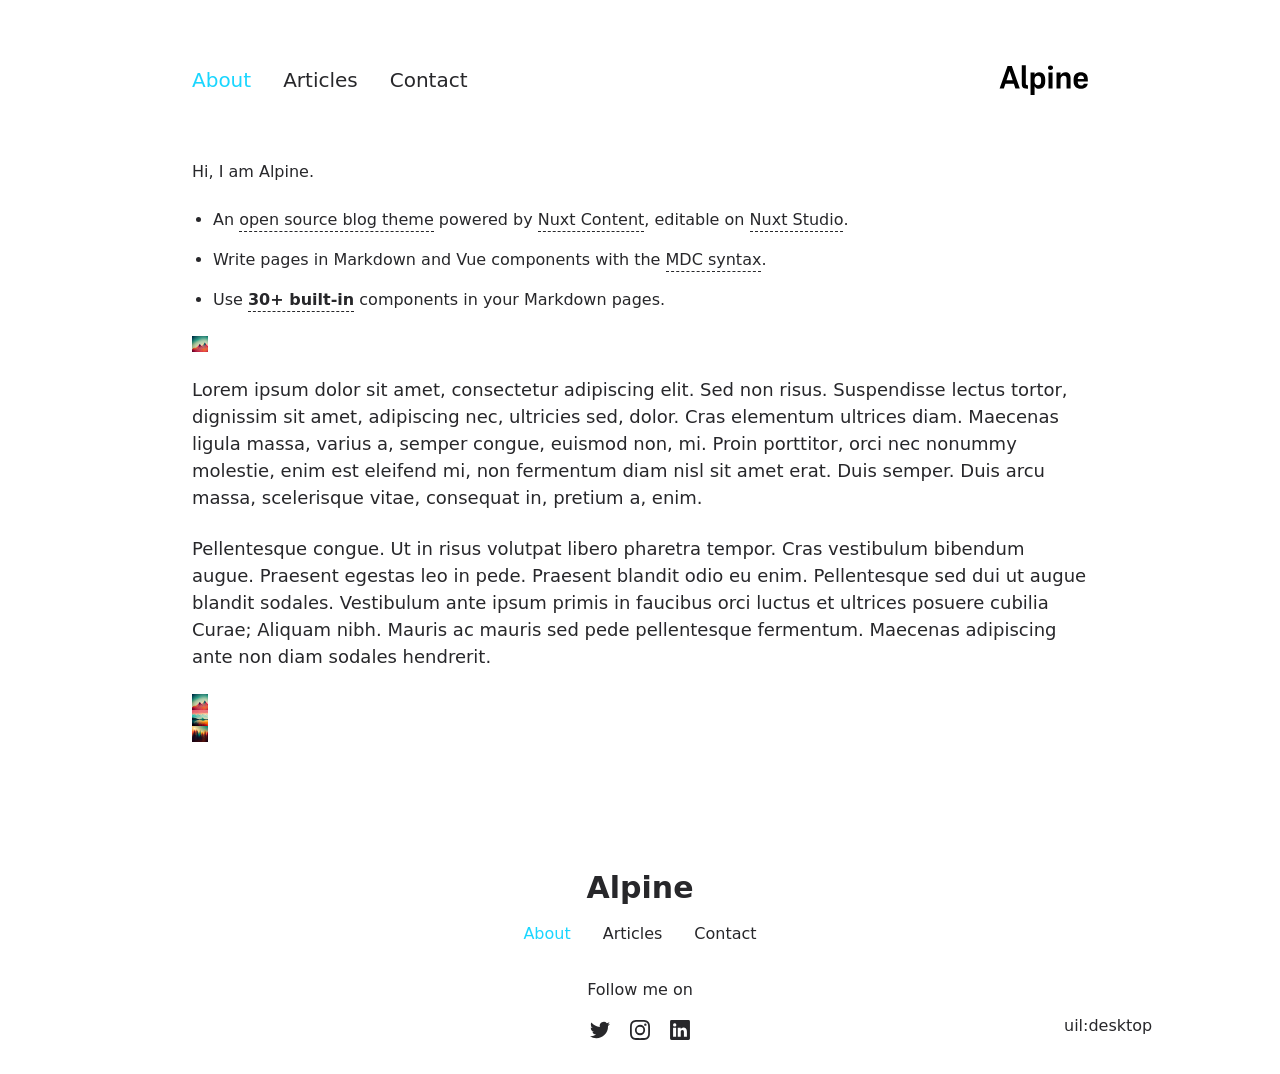
==== index.html @ c02dd6a3 "Deploying to gh-pages from @ orkhanahmadov/alpine@c322b6b5a10f6f90ef73861cef3f93bf09e9ec05 🚀" ====
<!DOCTYPE html>
<html lang="en">
<head><meta charset="utf-8">
<title>Alpine</title>
<meta name="viewport" content="width=device-width, initial-scale=1">
<meta name="twitter:card" content="summary_large_image">
<meta property="og:image" content="/social-card-preview.png">
<meta property="og:image:width" content="400">
<meta property="og:image:height" content="300">
<meta property="og:image:alt" content="An image showcasing my project.">
<meta property="og:title" content="Alpine">
<meta name="description" content="An open source blog theme powered by Nuxt.">
<meta property="og:description" content="An open source blog theme powered by Nuxt."><link rel="preload" as="fetch" crossorigin="anonymous" href="/_payload.json"><style id="pinceau-theme">@media { :root {--pinceau-mq: initial; --alpine-readableLine: 68ch;--alpine-backdrop-backgroundColor: #f4f4f5b3;--prose-code-inline-padding: 0.2rem 0.375rem 0.2rem 0.375rem;--prose-code-block-backdropFilter: contrast(1);--prose-code-block-border-style: solid;--prose-code-block-border-width: 1px;--prose-tbody-tr-borderBottom-style: dashed;--prose-tbody-tr-borderBottom-width: 1px;--prose-th-textAlign: inherit;--prose-thead-borderBottom-style: solid;--prose-thead-borderBottom-width: 1px;--prose-thead-border-style: solid;--prose-thead-border-width: 0px;--prose-table-textAlign: start;--prose-hr-width: 1px;--prose-hr-style: solid;--prose-li-listStylePosition: outside;--prose-ol-li-markerColor: currentColor;--prose-ol-paddingInlineStart: 21px;--prose-ol-listStyleType: decimal;--prose-ul-li-markerColor: currentColor;--prose-ul-paddingInlineStart: 21px;--prose-ul-listStyleType: disc;--prose-blockquote-border-style: solid;--prose-blockquote-border-width: 4px;--prose-blockquote-quotes: '201C' '201D' '2018' '2019';--prose-blockquote-paddingInlineStart: 24px;--prose-a-code-color-hover: currentColor;--prose-a-code-color-static: currentColor;--prose-a-hasCode-borderBottom: none;--prose-a-border-distance: 2px;--prose-a-border-color-hover: currentColor;--prose-a-border-color-static: currentColor;--prose-a-border-style-hover: solid;--prose-a-border-style-static: dashed;--prose-a-border-width: 1px;--prose-a-color-static: inherit;--prose-a-textDecoration: none;--prose-h6-margin: 3rem 0 2rem;--prose-h5-margin: 3rem 0 2rem;--prose-h4-margin: 3rem 0 2rem;--prose-h3-margin: 3rem 0 2rem;--prose-h2-margin: 3rem 0 2rem;--prose-h1-margin: 0 0 2rem;--prose-p-fontSize: 18px;--typography-lead-loose: 2;--typography-lead-relaxed: 1.625;--typography-lead-normal: 1.5;--typography-lead-snug: 1.375;--typography-lead-tight: 1.25;--typography-lead-none: 1;--typography-lead-10: 2.5rem;--typography-lead-9: 2.25rem;--typography-lead-8: 2rem;--typography-lead-7: 1.75rem;--typography-lead-6: 1.5rem;--typography-lead-5: 1.25rem;--typography-lead-4: 1rem;--typography-lead-3: .75rem;--typography-lead-2: .5rem;--typography-lead-1: .025rem;--typography-fontWeight-black: 900;--typography-fontWeight-extrabold: 800;--typography-fontWeight-bold: 700;--typography-fontWeight-semibold: 600;--typography-fontWeight-medium: 500;--typography-fontWeight-normal: 400;--typography-fontWeight-light: 300;--typography-fontWeight-extralight: 200;--typography-fontWeight-thin: 100;--typography-fontSize-9xl: 128px;--typography-fontSize-8xl: 96px;--typography-fontSize-7xl: 72px;--typography-fontSize-6xl: 60px;--typography-fontSize-5xl: 48px;--typography-fontSize-4xl: 36px;--typography-fontSize-3xl: 30px;--typography-fontSize-2xl: 24px;--typography-fontSize-xl: 20px;--typography-fontSize-lg: 18px;--typography-fontSize-base: 16px;--typography-fontSize-sm: 14px;--typography-fontSize-xs: 12px;--typography-letterSpacing-wide: 0.025em;--typography-letterSpacing-tight: -0.025em;--typography-verticalMargin-base: 24px;--typography-verticalMargin-sm: 16px;--elements-border-secondary-hover: [object Object];--elements-backdrop-background: #fffc;--elements-backdrop-filter: saturate(200%) blur(20px);--elements-container-maxWidth: 64rem;--lead-loose: 2;--lead-relaxed: 1.625;--lead-normal: 1.5;--lead-snug: 1.375;--lead-tight: 1.25;--lead-none: 1;--lead-10: 2.5rem;--lead-9: 2.25rem;--lead-8: 2rem;--lead-7: 1.75rem;--lead-6: 1.5rem;--lead-5: 1.25rem;--lead-4: 1rem;--lead-3: .75rem;--lead-2: .5rem;--lead-1: .025rem;--letterSpacing-widest: 0.1em;--letterSpacing-wider: 0.05em;--letterSpacing-wide: 0.025em;--letterSpacing-normal: 0em;--letterSpacing-tight: -0.025em;--letterSpacing-tighter: -0.05em;--fontSize-9xl: 8rem;--fontSize-8xl: 6rem;--fontSize-7xl: 4.5rem;--fontSize-6xl: 3.75rem;--fontSize-5xl: 3rem;--fontSize-4xl: 2.25rem;--fontSize-3xl: 1.875rem;--fontSize-2xl: 1.5rem;--fontSize-xl: 1.25rem;--fontSize-lg: 1.125rem;--fontSize-base: 1rem;--fontSize-sm: 0.875rem;--fontSize-xs: 0.75rem;--fontWeight-black: 900;--fontWeight-extrabold: 800;--fontWeight-bold: 700;--fontWeight-semibold: 600;--fontWeight-medium: 500;--fontWeight-normal: 400;--fontWeight-light: 300;--fontWeight-extralight: 200;--fontWeight-thin: 100;--font-mono: ui-monospace, SFMono-Regular, Menlo, Monaco, Consolas, Liberation Mono, Courier New, monospace;--font-serif: ui-serif, Georgia, Cambria, Times New Roman, Times, serif;--font-sans: ui-sans-serif, system-ui, -apple-system, BlinkMacSystemFont, Segoe UI, Roboto, Helvetica Neue, Arial, Noto Sans, sans-serif, Apple Color Emoji, Segoe UI Emoji, Segoe UI Symbol, Noto Color Emoji;--opacity-total: 1;--opacity-high: 0.8;--opacity-medium: 0.5;--opacity-soft: 0.3;--opacity-light: 0.15;--opacity-bright: 0.1;--opacity-noOpacity: 0;--borderWidth-lg: 3px;--borderWidth-md: 2px;--borderWidth-sm: 1px;--borderWidth-noBorder: 0;--space-rem-875: 0.875rem;--space-rem-625: 0.625rem;--space-rem-375: 0.375rem;--space-rem-125: 0.125rem;--space-px: 1px;--space-128: 32rem;--space-96: 24rem;--space-80: 20rem;--space-72: 18rem;--space-64: 16rem;--space-60: 15rem;--space-56: 14rem;--space-52: 13rem;--space-48: 12rem;--space-44: 11rem;--space-40: 10rem;--space-36: 9rem;--space-32: 8rem;--space-28: 7rem;--space-24: 6rem;--space-20: 5rem;--space-16: 4rem;--space-14: 3.5rem;--space-12: 3rem;--space-11: 2.75rem;--space-10: 2.5rem;--space-9: 2.25rem;--space-8: 2rem;--space-7: 1.75rem;--space-6: 1.5rem;--space-5: 1.25rem;--space-4: 1rem;--space-3: 0.75rem;--space-2: 0.5rem;--space-1: 0.25rem;--space-0: 0px;--size-full: 100%;--size-7xl: 80rem;--size-6xl: 72rem;--size-5xl: 64rem;--size-4xl: 56rem;--size-3xl: 48rem;--size-2xl: 42rem;--size-xl: 36rem;--size-lg: 32rem;--size-md: 28rem;--size-sm: 24rem;--size-xs: 20rem;--size-200: 200px;--size-104: 104px;--size-80: 80px;--size-64: 64px;--size-56: 56px;--size-48: 48px;--size-40: 40px;--size-32: 32px;--size-24: 24px;--size-20: 20px;--size-16: 16px;--size-12: 12px;--size-8: 8px;--size-6: 6px;--size-4: 4px;--size-2: 2px;--size-0: 0px;--radii-full: 9999px;--radii-3xl: 1.75rem;--radii-2xl: 1.5rem;--radii-xl: 1rem;--radii-lg: 0.75rem;--radii-md: 0.5rem;--radii-sm: 0.375rem;--radii-xs: 0.25rem;--radii-2xs: 0.125rem;--radii-none: 0px;--shadow-none: 0px 0px 0px 0px transparent;--shadow-lg: 0px 10px 15px -3px #000000, 0px 4px 6px -4px #000000;--shadow-md: 0px 4px 6px -1px #000000, 0px 2px 4px -2px #000000;--shadow-sm: 0px 1px 3px 0px #000000, 0px 1px 2px -1px #000000;--shadow-xs: 0px 1px 2px 0px #000000;--height-screen: 100vh;--width-screen: 100vw;--color-primary-900: #002e38;--color-primary-800: #005c70;--color-primary-700: #008aa9;--color-primary-600: #00b9e1;--color-primary-500: #1ad6ff;--color-primary-400: #40ddff;--color-primary-300: #66e4ff;--color-primary-200: #8deaff;--color-primary-100: #b3f1ff;--color-primary-50: #d9f8ff;--color-ruby-900: #380011;--color-ruby-800: #700021;--color-ruby-700: #a90032;--color-ruby-600: #e10043;--color-ruby-500: #ff1a5e;--color-ruby-400: #ff4079;--color-ruby-300: #ff6694;--color-ruby-200: #ff8dae;--color-ruby-100: #ffb3c9;--color-ruby-50: #ffd9e4;--color-pink-900: #380025;--color-pink-800: #70004b;--color-pink-700: #a90070;--color-pink-600: #e10095;--color-pink-500: #ff1ab2;--color-pink-400: #ff40bf;--color-pink-300: #ff66cc;--color-pink-200: #ff8dd8;--color-pink-100: #ffb3e5;--color-pink-50: #ffd9f2;--color-purple-900: #190038;--color-purple-800: #330070;--color-purple-700: #4c00a9;--color-purple-600: #6500e1;--color-purple-500: #811aff;--color-purple-400: #9640ff;--color-purple-300: #ab66ff;--color-purple-200: #c08dff;--color-purple-100: #d5b3ff;--color-purple-50: #ead9ff;--color-royalblue-900: #0b0531;--color-royalblue-800: #160a62;--color-royalblue-700: #211093;--color-royalblue-600: #2c15c4;--color-royalblue-500: #4127e8;--color-royalblue-400: #614bec;--color-royalblue-300: #806ff0;--color-royalblue-200: #a093f3;--color-royalblue-100: #c0b7f7;--color-royalblue-50: #dfdbfb;--color-indigoblue-900: #001238;--color-indigoblue-800: #002370;--color-indigoblue-700: #0035a9;--color-indigoblue-600: #0047e1;--color-indigoblue-500: #1a62ff;--color-indigoblue-400: #407cff;--color-indigoblue-300: #6696ff;--color-indigoblue-200: #8db0ff;--color-indigoblue-100: #b3cbff;--color-indigoblue-50: #d9e5ff;--color-blue-900: #002438;--color-blue-800: #004870;--color-blue-700: #006ca9;--color-blue-600: #0090e1;--color-blue-500: #1aadff;--color-blue-400: #40bbff;--color-blue-300: #66c8ff;--color-blue-200: #8dd6ff;--color-blue-100: #b3e4ff;--color-blue-50: #d9f1ff;--color-lightblue-900: #002e38;--color-lightblue-800: #005c70;--color-lightblue-700: #008aa9;--color-lightblue-600: #00b9e1;--color-lightblue-500: #1ad6ff;--color-lightblue-400: #40ddff;--color-lightblue-300: #66e4ff;--color-lightblue-200: #8deaff;--color-lightblue-100: #b3f1ff;--color-lightblue-50: #d9f8ff;--color-teal-900: #062a28;--color-teal-800: #0b544f;--color-teal-700: #117d77;--color-teal-600: #16a79e;--color-teal-500: #1cd1c6;--color-teal-400: #36e4da;--color-teal-300: #5fe9e1;--color-teal-200: #87efe9;--color-teal-100: #aff4f0;--color-teal-50: #d7faf8;--color-pear-900: #2a2b09;--color-pear-800: #545512;--color-pear-700: #7e801b;--color-pear-600: #a8aa24;--color-pear-500: #d0d32f;--color-pear-400: #d8da52;--color-pear-300: #e0e274;--color-pear-200: #e8e997;--color-pear-100: #eff0ba;--color-pear-50: #f7f8dc;--color-red-900: #380300;--color-red-800: #700700;--color-red-700: #a90a00;--color-red-600: #e10e00;--color-red-500: #ff281a;--color-red-400: #ff4c40;--color-red-300: #ff7066;--color-red-200: #ff948d;--color-red-100: #ffb7b3;--color-red-50: #ffdbd9;--color-orange-900: #381800;--color-orange-800: #702f00;--color-orange-700: #a94700;--color-orange-600: #e15e00;--color-orange-500: #ff7a1a;--color-orange-400: #ff9040;--color-orange-300: #ffa666;--color-orange-200: #ffbd8d;--color-orange-100: #ffd3b3;--color-orange-50: #ffe9d9;--color-yellow-900: #362b03;--color-yellow-800: #6d5605;--color-yellow-700: #a38108;--color-yellow-600: #daac0a;--color-yellow-500: #f5c828;--color-yellow-400: #f7d14c;--color-yellow-300: #f8da70;--color-yellow-200: #fae393;--color-yellow-100: #fcedb7;--color-yellow-50: #fdf6db;--color-green-900: #003f25;--color-green-800: #005e38;--color-green-700: #007e4a;--color-green-600: #009d5d;--color-green-500: #00bd6f;--color-green-400: #00dc82;--color-green-300: #30ffaa;--color-green-200: #83ffcc;--color-green-100: #acffdd;--color-green-50: #d6ffee;--color-gray-900: #18181B;--color-gray-800: #27272A;--color-gray-700: #3f3f46;--color-gray-600: #52525B;--color-gray-500: #71717A;--color-gray-400: #a1a1aa;--color-gray-300: #D4d4d8;--color-gray-200: #e4e4e7;--color-gray-100: #f4f4f5;--color-gray-50: #fafafa;--color-black: #0c0c0d;--color-white: #FFFFFF;--media-portrait: only screen and (orientation: portrait);--media-landscape: only screen and (orientation: landscape);--media-rm: (prefers-reduced-motion: reduce);--media-2xl: (min-width: 1536px);--media-xl: (min-width: 1280px);--media-lg: (min-width: 1024px);--media-md: (min-width: 768px);--media-sm: (min-width: 640px);--media-xs: (min-width: 475px);--alpine-body-color: var(--color-gray-800);--alpine-body-backgroundColor: var(--color-white);--prose-code-inline-fontWeight: var(--typography-fontWeight-normal);--prose-code-inline-fontSize: var(--typography-fontSize-sm);--prose-code-inline-borderRadius: var(--radii-xs);--prose-code-block-pre-padding: var(--typography-verticalMargin-sm);--prose-code-block-margin: var(--typography-verticalMargin-base) 0;--prose-code-block-fontSize: var(--typography-fontSize-sm);--prose-tbody-code-inline-fontSize: var(--typography-fontSize-sm);--prose-tbody-td-padding: var(--typography-verticalMargin-sm);--prose-th-fontWeight: var(--typography-fontWeight-semibold);--prose-th-padding: 0 var(--typography-verticalMargin-sm) var(--typography-verticalMargin-sm) var(--typography-verticalMargin-sm);--prose-table-lineHeight: var(--typography-lead-6);--prose-table-fontSize: var(--typography-fontSize-sm);--prose-table-margin: var(--typography-verticalMargin-base) 0;--prose-hr-margin: var(--typography-verticalMargin-base) 0;--prose-li-margin: var(--typography-verticalMargin-sm) 0;--prose-ol-margin: var(--typography-verticalMargin-base) 0;--prose-ul-margin: var(--typography-verticalMargin-base) 0;--prose-blockquote-margin: var(--typography-verticalMargin-base) 0;--prose-a-code-border-style: var(--prose-a-border-style-static);--prose-a-code-border-width: var(--prose-a-border-width);--prose-a-fontWeight: var(--typography-fontWeight-medium);--prose-img-margin: var(--typography-verticalMargin-base) 0;--prose-strong-fontWeight: var(--typography-fontWeight-semibold);--prose-h6-iconSize: var(--typography-fontSize-base);--prose-h6-fontWeight: var(--typography-fontWeight-semibold);--prose-h6-lineHeight: var(--typography-lead-normal);--prose-h6-fontSize: var(--typography-fontSize-lg);--prose-h5-iconSize: var(--typography-fontSize-lg);--prose-h5-fontWeight: var(--typography-fontWeight-semibold);--prose-h5-lineHeight: var(--typography-lead-snug);--prose-h5-fontSize: var(--typography-fontSize-xl);--prose-h4-iconSize: var(--typography-fontSize-lg);--prose-h4-letterSpacing: var(--typography-letterSpacing-tight);--prose-h4-fontWeight: var(--typography-fontWeight-semibold);--prose-h4-lineHeight: var(--typography-lead-snug);--prose-h4-fontSize: var(--typography-fontSize-2xl);--prose-h3-iconSize: var(--typography-fontSize-xl);--prose-h3-letterSpacing: var(--typography-letterSpacing-tight);--prose-h3-fontWeight: var(--typography-fontWeight-semibold);--prose-h3-lineHeight: var(--typography-lead-snug);--prose-h3-fontSize: var(--typography-fontSize-3xl);--prose-h2-iconSize: var(--typography-fontSize-2xl);--prose-h2-letterSpacing: var(--typography-letterSpacing-tight);--prose-h2-fontWeight: var(--typography-fontWeight-semibold);--prose-h2-lineHeight: var(--typography-lead-tight);--prose-h2-fontSize: var(--typography-fontSize-4xl);--prose-h1-iconSize: var(--typography-fontSize-3xl);--prose-h1-letterSpacing: var(--typography-letterSpacing-tight);--prose-h1-fontWeight: var(--typography-fontWeight-bold);--prose-h1-lineHeight: var(--typography-lead-tight);--prose-h1-fontSize: var(--typography-fontSize-5xl);--prose-p-br-margin: var(--typography-verticalMargin-base) 0 0 0;--prose-p-margin: var(--typography-verticalMargin-base) 0;--prose-p-lineHeight: var(--typography-lead-normal);--typography-color-primary-900: var(--color-primary-900);--typography-color-primary-800: var(--color-primary-800);--typography-color-primary-700: var(--color-primary-700);--typography-color-primary-600: var(--color-primary-600);--typography-color-primary-500: var(--color-primary-500);--typography-color-primary-400: var(--color-primary-400);--typography-color-primary-300: var(--color-primary-300);--typography-color-primary-200: var(--color-primary-200);--typography-color-primary-100: var(--color-primary-100);--typography-color-primary-50: var(--color-primary-50);--typography-font-code: var(--font-mono);--typography-font-body: var(--font-sans);--typography-font-display: var(--font-sans);--typography-body-backgroundColor: var(--color-white);--typography-body-color: var(--color-black);--elements-state-danger-borderColor-secondary: var(--color-red-200);--elements-state-danger-borderColor-primary: var(--color-red-100);--elements-state-danger-backgroundColor-secondary: var(--color-red-100);--elements-state-danger-backgroundColor-primary: var(--color-red-50);--elements-state-danger-color-secondary: var(--color-red-600);--elements-state-danger-color-primary: var(--color-red-500);--elements-state-warning-borderColor-secondary: var(--color-yellow-200);--elements-state-warning-borderColor-primary: var(--color-yellow-100);--elements-state-warning-backgroundColor-secondary: var(--color-yellow-100);--elements-state-warning-backgroundColor-primary: var(--color-yellow-50);--elements-state-warning-color-secondary: var(--color-yellow-700);--elements-state-warning-color-primary: var(--color-yellow-600);--elements-state-success-borderColor-secondary: var(--color-green-200);--elements-state-success-borderColor-primary: var(--color-green-100);--elements-state-success-backgroundColor-secondary: var(--color-green-100);--elements-state-success-backgroundColor-primary: var(--color-green-50);--elements-state-success-color-secondary: var(--color-green-600);--elements-state-success-color-primary: var(--color-green-500);--elements-state-info-borderColor-secondary: var(--color-blue-200);--elements-state-info-borderColor-primary: var(--color-blue-100);--elements-state-info-backgroundColor-secondary: var(--color-blue-100);--elements-state-info-backgroundColor-primary: var(--color-blue-50);--elements-state-info-color-secondary: var(--color-blue-600);--elements-state-info-color-primary: var(--color-blue-500);--elements-state-primary-borderColor-secondary: var(--color-primary-200);--elements-state-primary-borderColor-primary: var(--color-primary-100);--elements-state-primary-backgroundColor-secondary: var(--color-primary-100);--elements-state-primary-backgroundColor-primary: var(--color-primary-50);--elements-state-primary-color-secondary: var(--color-primary-700);--elements-state-primary-color-primary: var(--color-primary-600);--elements-surface-secondary-backgroundColor: var(--color-gray-200);--elements-surface-primary-backgroundColor: var(--color-gray-100);--elements-surface-background-base: var(--color-gray-100);--elements-border-secondary-static: var(--color-gray-200);--elements-border-primary-hover: var(--color-gray-200);--elements-border-primary-static: var(--color-gray-100);--elements-container-padding-md: var(--space-16);--elements-container-padding-sm: var(--space-12);--elements-container-padding-xs: var(--space-8);--elements-container-padding-mobile: var(--space-6);--elements-text-secondary-color-hover: var(--color-gray-700);--elements-text-secondary-color-static: var(--color-gray-500);--elements-text-primary-color-static: var(--color-gray-900);--text-6xl-lineHeight: var(--lead-none);--text-6xl-fontSize: var(--fontSize-6xl);--text-5xl-lineHeight: var(--lead-none);--text-5xl-fontSize: var(--fontSize-5xl);--text-4xl-lineHeight: var(--lead-10);--text-4xl-fontSize: var(--fontSize-4xl);--text-3xl-lineHeight: var(--lead-9);--text-3xl-fontSize: var(--fontSize-3xl);--text-2xl-lineHeight: var(--lead-8);--text-2xl-fontSize: var(--fontSize-2xl);--text-xl-lineHeight: var(--lead-7);--text-xl-fontSize: var(--fontSize-xl);--text-lg-lineHeight: var(--lead-7);--text-lg-fontSize: var(--fontSize-lg);--text-base-lineHeight: var(--lead-6);--text-base-fontSize: var(--fontSize-base);--text-sm-lineHeight: var(--lead-5);--text-sm-fontSize: var(--fontSize-sm);--text-xs-lineHeight: var(--lead-4);--text-xs-fontSize: var(--fontSize-xs);--shadow-2xl: 0px 25px 50px -12px var(--color-gray-900);--shadow-xl: 0px 20px 25px -5px var(--color-gray-400), 0px 8px 10px -6px #000000;--color-secondary-900: var(--color-gray-900);--color-secondary-800: var(--color-gray-800);--color-secondary-700: var(--color-gray-700);--color-secondary-600: var(--color-gray-600);--color-secondary-500: var(--color-gray-500);--color-secondary-400: var(--color-gray-400);--color-secondary-300: var(--color-gray-300);--color-secondary-200: var(--color-gray-200);--color-secondary-100: var(--color-gray-100);--color-secondary-50: var(--color-gray-50);--prose-a-code-background-hover: var(--typography-color-primary-50);--prose-a-code-border-color-hover: var(--typography-color-primary-500);--prose-a-color-hover: var(--typography-color-primary-500);--typography-color-secondary-900: var(--color-secondary-900);--typography-color-secondary-800: var(--color-secondary-800);--typography-color-secondary-700: var(--color-secondary-700);--typography-color-secondary-600: var(--color-secondary-600);--typography-color-secondary-500: var(--color-secondary-500);--typography-color-secondary-400: var(--color-secondary-400);--typography-color-secondary-300: var(--color-secondary-300);--typography-color-secondary-200: var(--color-secondary-200);--typography-color-secondary-100: var(--color-secondary-100);--typography-color-secondary-50: var(--color-secondary-50);--prose-code-inline-backgroundColor: var(--typography-color-secondary-100);--prose-code-inline-color: var(--typography-color-secondary-700);--prose-code-block-backgroundColor: var(--typography-color-secondary-100);--prose-code-block-color: var(--typography-color-secondary-700);--prose-code-block-border-color: var(--typography-color-secondary-200);--prose-tbody-tr-borderBottom-color: var(--typography-color-secondary-200);--prose-th-color: var(--typography-color-secondary-600);--prose-thead-borderBottom-color: var(--typography-color-secondary-200);--prose-thead-border-color: var(--typography-color-secondary-300);--prose-hr-color: var(--typography-color-secondary-200);--prose-blockquote-border-color: var(--typography-color-secondary-200);--prose-blockquote-color: var(--typography-color-secondary-500);--prose-a-code-border-color-static: var(--typography-color-secondary-400); } }@media { :root.dark {--pinceau-mq: dark; --alpine-backdrop-backgroundColor: #18181bb3;--prose-code-block-backdropFilter: contrast(1);--prose-ol-li-markerColor: currentColor;--prose-ul-li-markerColor: currentColor;--prose-a-code-color-hover: currentColor;--prose-a-code-color-static: currentColor;--prose-a-border-color-hover: currentColor;--prose-a-border-color-static: currentColor;--prose-a-color-static: inherit;--elements-backdrop-background: #0c0d0ccc;--alpine-body-color: var(--color-gray-200);--alpine-body-backgroundColor: var(--color-black);--typography-body-backgroundColor: var(--color-black);--typography-body-color: var(--color-white);--elements-state-danger-borderColor-secondary: var(--color-red-700);--elements-state-danger-borderColor-primary: var(--color-red-800);--elements-state-danger-backgroundColor-secondary: var(--color-red-800);--elements-state-danger-backgroundColor-primary: var(--color-red-900);--elements-state-danger-color-secondary: var(--color-red-200);--elements-state-danger-color-primary: var(--color-red-300);--elements-state-warning-borderColor-secondary: var(--color-yellow-700);--elements-state-warning-borderColor-primary: var(--color-yellow-800);--elements-state-warning-backgroundColor-secondary: var(--color-yellow-800);--elements-state-warning-backgroundColor-primary: var(--color-yellow-900);--elements-state-warning-color-secondary: var(--color-yellow-200);--elements-state-warning-color-primary: var(--color-yellow-400);--elements-state-success-borderColor-secondary: var(--color-green-700);--elements-state-success-borderColor-primary: var(--color-green-800);--elements-state-success-backgroundColor-secondary: var(--color-green-800);--elements-state-success-backgroundColor-primary: var(--color-green-900);--elements-state-success-color-secondary: var(--color-green-200);--elements-state-success-color-primary: var(--color-green-400);--elements-state-info-borderColor-secondary: var(--color-blue-700);--elements-state-info-borderColor-primary: var(--color-blue-800);--elements-state-info-backgroundColor-secondary: var(--color-blue-800);--elements-state-info-backgroundColor-primary: var(--color-blue-900);--elements-state-info-color-secondary: var(--color-blue-200);--elements-state-info-color-primary: var(--color-blue-400);--elements-state-primary-borderColor-secondary: var(--color-primary-700);--elements-state-primary-borderColor-primary: var(--color-primary-800);--elements-state-primary-backgroundColor-secondary: var(--color-primary-800);--elements-state-primary-backgroundColor-primary: var(--color-primary-900);--elements-state-primary-color-secondary: var(--color-primary-200);--elements-state-primary-color-primary: var(--color-primary-400);--elements-surface-secondary-backgroundColor: var(--color-gray-800);--elements-surface-primary-backgroundColor: var(--color-gray-900);--elements-surface-background-base: var(--color-gray-900);--elements-border-secondary-static: var(--color-gray-800);--elements-border-primary-hover: var(--color-gray-800);--elements-border-primary-static: var(--color-gray-900);--elements-text-secondary-color-hover: var(--color-gray-200);--elements-text-secondary-color-static: var(--color-gray-400);--elements-text-primary-color-static: var(--color-gray-50);--prose-a-code-background-hover: var(--typography-color-primary-900);--prose-a-code-border-color-hover: var(--typography-color-primary-600);--prose-a-color-hover: var(--typography-color-primary-400);--prose-code-inline-backgroundColor: var(--typography-color-secondary-800);--prose-code-inline-color: var(--typography-color-secondary-200);--prose-code-block-backgroundColor: var(--typography-color-secondary-900);--prose-code-block-color: var(--typography-color-secondary-200);--prose-code-block-border-color: var(--typography-color-secondary-800);--prose-tbody-tr-borderBottom-color: var(--typography-color-secondary-800);--prose-th-color: var(--typography-color-secondary-400);--prose-thead-borderBottom-color: var(--typography-color-secondary-800);--prose-thead-border-color: var(--typography-color-secondary-600);--prose-hr-color: var(--typography-color-secondary-800);--prose-blockquote-border-color: var(--typography-color-secondary-700);--prose-blockquote-color: var(--typography-color-secondary-400);--prose-a-code-border-color-static: var(--typography-color-secondary-600); } }</style><style id="pinceau-runtime-hydratable">@media{.phy[--]{--puid:PHe4tI-v;}.pv-jUG0Rh{max-width:var(--elements-container-maxWidth);padding-left:var(--elements-container-padding-mobile);padding-right:var(--elements-container-padding-mobile);}@media (min-width: 475px){.pv-jUG0Rh{padding-left:var(--elements-container-padding-xs);padding-right:var(--elements-container-padding-xs);}}@media (min-width: 640px){.pv-jUG0Rh{padding-left:var(--elements-container-padding-sm);padding-right:var(--elements-container-padding-sm);}}@media (min-width: 768px){.pv-jUG0Rh{padding-left:var(--elements-container-padding-md);padding-right:var(--elements-container-padding-md);}}} @media{.phy[--]{--puid:yuevx_-c;}.pc-yuevx_[data-v-44329c9f]{---6-li-cols:2;}} </style><link rel="modulepreload" as="script" crossorigin href="/_nuxt/entry.b8bcd5f3.js"><link rel="preload" as="style" href="/_nuxt/entry.2b709d1c.css"><link rel="modulepreload" as="script" crossorigin href="/_nuxt/NuxtImg.9fb00f16.js"><link rel="modulepreload" as="script" crossorigin href="/_nuxt/document-driven.8a052769.js"><link rel="modulepreload" as="script" crossorigin href="/_nuxt/DocumentDrivenEmpty.8e40614a.js"><link rel="modulepreload" as="script" crossorigin href="/_nuxt/ContentRenderer.1796e15e.js"><link rel="modulepreload" as="script" crossorigin href="/_nuxt/ContentRendererMarkdown.f0befdb9.js"><link rel="modulepreload" as="script" crossorigin href="/_nuxt/DocumentDrivenNotFound.44b7a423.js"><link rel="preload" as="style" href="/_nuxt/DocumentDrivenNotFound.aa939160.css"><link rel="modulepreload" as="script" crossorigin href="/_nuxt/default.64149e4e.js"><link rel="modulepreload" as="script" crossorigin href="/_nuxt/Hero.f8fbe43a.js"><link rel="preload" as="style" href="/_nuxt/Hero.40fe82b2.css"><link rel="modulepreload" as="script" crossorigin href="/_nuxt/ContentSlot.74773b71.js"><link rel="modulepreload" as="script" crossorigin href="/_nuxt/ProseUl.eb23aeb5.js"><link rel="preload" as="style" href="/_nuxt/ProseUl.0edd7272.css"><link rel="modulepreload" as="script" crossorigin href="/_nuxt/ProseLi.33dd7c50.js"><link rel="preload" as="style" href="/_nuxt/ProseLi.a0b5f8a8.css"><link rel="modulepreload" as="script" crossorigin href="/_nuxt/ProseA.adc6d50c.js"><link rel="preload" as="style" href="/_nuxt/ProseA.baee409d.css"><link rel="modulepreload" as="script" crossorigin href="/_nuxt/ProseStrong.11f4c26e.js"><link rel="preload" as="style" href="/_nuxt/ProseStrong.b01d4b3b.css"><link rel="modulepreload" as="script" crossorigin href="/_nuxt/ProseP.b697f9f6.js"><link rel="preload" as="style" href="/_nuxt/ProseP.b99f89cd.css"><link rel="modulepreload" as="script" crossorigin href="/_nuxt/Gallery.f036ceef.js"><link rel="preload" as="style" href="/_nuxt/Gallery.c50df0ef.css"><link rel="prefetch" as="style" href="/_nuxt/article.06aa1a19.css"><link rel="prefetch" as="script" crossorigin href="/_nuxt/article.d4b3a90a.js"><link rel="prefetch" as="script" crossorigin href="/_nuxt/date.824a539b.js"><link rel="prefetch" as="script" crossorigin href="/_nuxt/page.aa69c3b5.js"><link rel="prefetch" as="script" crossorigin href="/_nuxt/client-db.79144c62.js"><link rel="prefetch" as="script" crossorigin href="/_nuxt/debug.2d8d0729.js"><link rel="prefetch" as="style" href="/_nuxt/useStudio.a92b5f33.css"><link rel="prefetch" as="script" crossorigin href="/_nuxt/useStudio.7a3acfbe.js"><link rel="prefetch" as="script" crossorigin href="/_nuxt/asyncData.46f87af1.js"><link rel="prefetch" as="style" href="/_nuxt/error-404.7910d5ca.css"><link rel="prefetch" as="script" crossorigin href="/_nuxt/error-404.c322e1d4.js"><link rel="prefetch" as="style" href="/_nuxt/error-500.1db01289.css"><link rel="prefetch" as="script" crossorigin href="/_nuxt/error-500.bfcb42a1.js"><link rel="stylesheet" href="/_nuxt/entry.2b709d1c.css"><link rel="stylesheet" href="/_nuxt/DocumentDrivenNotFound.aa939160.css"><link rel="stylesheet" href="/_nuxt/Hero.40fe82b2.css"><link rel="stylesheet" href="/_nuxt/ProseUl.0edd7272.css"><link rel="stylesheet" href="/_nuxt/ProseLi.a0b5f8a8.css"><link rel="stylesheet" href="/_nuxt/ProseA.baee409d.css"><link rel="stylesheet" href="/_nuxt/ProseStrong.b01d4b3b.css"><link rel="stylesheet" href="/_nuxt/ProseP.b99f89cd.css"><link rel="stylesheet" href="/_nuxt/Gallery.c50df0ef.css"><script>"use strict";(()=>{const a=window,e=document.documentElement,m=["dark","light"],c=window.localStorage.getItem("nuxt-color-mode")||"system";let n=c==="system"?f():c;const l=e.getAttribute("data-color-mode-forced");l&&(n=l),i(n),a["__NUXT_COLOR_MODE__"]={preference:c,value:n,getColorScheme:f,addColorScheme:i,removeColorScheme:d};function i(o){const t=""+o+"",s="";e.classList?e.classList.add(t):e.className+=" "+t,s&&e.setAttribute("data-"+s,o)}function d(o){const t=""+o+"",s="";e.classList?e.classList.remove(t):e.className=e.className.replace(new RegExp(t,"g"),""),s&&e.removeAttribute("data-"+s)}function r(o){return a.matchMedia("(prefers-color-scheme"+o+")")}function f(){if(a.matchMedia&&r("").media!=="not all"){for(const o of m)if(r(":"+o).matches)return o}return"light"}})();
</script></head>
<body ><div id="__nuxt"><div class="container pv-jUG0Rh pc-PHe4tI app-layout" data-v-93c22c3b data-v-6d327d86><!--[--><div class="nuxt-progress" style="width:0%;height:3px;opacity:0;background-size:Infinity% auto;" data-v-93c22c3b></div><header class="right" data-v-93c22c3b data-v-ebfd1e7c><div class="menu" data-v-ebfd1e7c><button aria-label="Navigation Menu" data-v-ebfd1e7c><svg width="24" height="24" viewBox="0 0 68 68" fill="currentColor" xmlns="http://www.w3.org/2000/svg" data-v-ebfd1e7c><path d="M8 34C8 32.1362 8 31.2044 8.30448 30.4693C8.71046 29.4892 9.48915 28.7105 10.4693 28.3045C11.2044 28 12.1362 28 14 28C15.8638 28 16.7956 28 17.5307 28.3045C18.5108 28.7105 19.2895 29.4892 19.6955 30.4693C20 31.2044 20 32.1362 20 34C20 35.8638 20 36.7956 19.6955 37.5307C19.2895 38.5108 18.5108 39.2895 17.5307 39.6955C16.7956 40 15.8638 40 14 40C12.1362 40 11.2044 40 10.4693 39.6955C9.48915 39.2895 8.71046 38.5108 8.30448 37.5307C8 36.7956 8 35.8638 8 34Z" data-v-ebfd1e7c></path><path d="M28 34C28 32.1362 28 31.2044 28.3045 30.4693C28.7105 29.4892 29.4892 28.7105 30.4693 28.3045C31.2044 28 32.1362 28 34 28C35.8638 28 36.7956 28 37.5307 28.3045C38.5108 28.7105 39.2895 29.4892 39.6955 30.4693C40 31.2044 40 32.1362 40 34C40 35.8638 40 36.7956 39.6955 37.5307C39.2895 38.5108 38.5108 39.2895 37.5307 39.6955C36.7956 40 35.8638 40 34 40C32.1362 40 31.2044 40 30.4693 39.6955C29.4892 39.2895 28.7105 38.5108 28.3045 37.5307C28 36.7956 28 35.8638 28 34Z" data-v-ebfd1e7c></path><path d="M48 34C48 32.1362 48 31.2044 48.3045 30.4693C48.7105 29.4892 49.4892 28.7105 50.4693 28.3045C51.2044 28 52.1362 28 54 28C55.8638 28 56.7956 28 57.5307 28.3045C58.5108 28.7105 59.2895 29.4892 59.6955 30.4693C60 31.2044 60 32.1362 60 34C60 35.8638 60 36.7956 59.6955 37.5307C59.2895 38.5108 58.5108 39.2895 57.5307 39.6955C56.7956 40 55.8638 40 54 40C52.1362 40 51.2044 40 50.4693 39.6955C49.4892 39.2895 48.7105 38.5108 48.3045 37.5307C48 36.7956 48 35.8638 48 34Z" data-v-ebfd1e7c></path></svg></button></div><div class="overlay" data-v-ebfd1e7c><nav data-v-ebfd1e7c data-v-47e45ff0><ul data-v-47e45ff0><!--[--><li data-v-47e45ff0><a aria-current="page" href="/" class="router-link-active router-link-exact-active" data-v-47e45ff0><span class="underline-fx" data-v-47e45ff0></span> About</a></li><li data-v-47e45ff0><a href="/articles" class="" data-v-47e45ff0><span class="underline-fx" data-v-47e45ff0></span> Articles</a></li><li data-v-47e45ff0><a href="/contact" class="" data-v-47e45ff0><span class="underline-fx" data-v-47e45ff0></span> Contact</a></li><!--]--></ul></nav></div><div class="logo" data-v-ebfd1e7c><a aria-current="page" href="/" class="router-link-active router-link-exact-active" data-v-ebfd1e7c><img src="/logo-dark.svg" class="dark-img" alt="alpine" width="89" height="31" data-v-ebfd1e7c><img src="/logo.svg" class="light-img" alt="alpine" width="89" height="31" data-v-ebfd1e7c></a></div><div class="main-nav" data-v-ebfd1e7c><nav data-v-ebfd1e7c data-v-47e45ff0><ul data-v-47e45ff0><!--[--><li data-v-47e45ff0><a aria-current="page" href="/" class="router-link-active router-link-exact-active" data-v-47e45ff0><span class="underline-fx" data-v-47e45ff0></span> About</a></li><li data-v-47e45ff0><a href="/articles" class="" data-v-47e45ff0><span class="underline-fx" data-v-47e45ff0></span> Articles</a></li><li data-v-47e45ff0><a href="/contact" class="" data-v-47e45ff0><span class="underline-fx" data-v-47e45ff0></span> Contact</a></li><!--]--></ul></nav></div></header><!--[--><div class="document-driven-page"><main><!--[--><div><section class="hero" data-v-01e9d2f4><div class="layout" data-v-01e9d2f4><div class="content" data-v-01e9d2f4><div class="title" data-v-01e9d2f4><!--[-->Hi, I am Alpine.<!--]--></div><div class="description" data-v-01e9d2f4><!--[--><ul data-v-5feda7b5><!--[--><li data-v-996e086c><!--[-->An <a href="https://github.com/nuxt-themes/alpine" rel="nofollow" data-v-af1c0c3b><!--[-->open source blog theme<!--]--></a> powered by <a href="https://content.nuxtjs.org" rel="nofollow" data-v-af1c0c3b><!--[-->Nuxt Content<!--]--></a>, editable on <a href="https://nuxt.studio" rel="nofollow" data-v-af1c0c3b><!--[-->Nuxt Studio<!--]--></a>.<!--]--></li><li data-v-996e086c><!--[-->Write pages in Markdown and Vue components with the <a href="https://content.nuxtjs.org/guide/writing/mdc" rel="nofollow" data-v-af1c0c3b><!--[-->MDC syntax<!--]--></a>.<!--]--></li><li data-v-996e086c><!--[-->Use <a href="https://elements.nuxt.space" rel="nofollow" data-v-af1c0c3b><!--[--><strong data-v-9d7bd52e><!--[-->30+ built-in<!--]--></strong><!--]--></a> components in your Markdown pages.<!--]--></li><!--]--></ul><!--]--></div></div><img src="/alpine-0.webp" class="right" alt="Hero Image" width="16" height="9" data-v-01e9d2f4></div></section><p data-v-63bfa697><!--[-->Lorem ipsum dolor sit amet, consectetur adipiscing elit. Sed non risus. Suspendisse lectus tortor, dignissim sit amet, adipiscing nec, ultricies sed, dolor. Cras elementum ultrices diam. Maecenas ligula massa, varius a, semper congue, euismod non, mi. Proin porttitor, orci nec nonummy molestie, enim est eleifend mi, non fermentum diam nisl sit amet erat. Duis semper. Duis arcu massa, scelerisque vitae, consequat in, pretium a, enim.<!--]--></p><p data-v-63bfa697><!--[-->Pellentesque congue. Ut in risus volutpat libero pharetra tempor. Cras vestibulum bibendum augue. Praesent egestas leo in pede. Praesent blandit odio eu enim. Pellentesque sed dui ut augue blandit sodales. Vestibulum ante ipsum primis in faucibus orci luctus et ultrices posuere cubilia Curae; Aliquam nibh. Mauris ac mauris sed pede pellentesque fermentum. Maecenas adipiscing ante non diam sodales hendrerit.<!--]--></p><section class="gallery pc-yuevx_" data-v-44329c9f><div class="layout" data-v-44329c9f><!--[--><img src="/alpine-0.webp" width="16" height="9" data-v-44329c9f><img src="/alpine-1.webp" width="16" height="9" data-v-44329c9f><img src="/alpine-2.webp" width="16" height="9" data-v-44329c9f><!--]--></div></section></div><!--]--></main></div><!--]--><footer class="center" data-v-93c22c3b data-v-d63b5c07><a href="https://www.github.com/nuxt-themes/alpine" rel="noopener noreferrer" class="credits" data-v-d63b5c07>Alpine</a><div class="navigation" data-v-d63b5c07><nav data-v-d63b5c07 data-v-47e45ff0><ul data-v-47e45ff0><!--[--><li data-v-47e45ff0><a aria-current="page" href="/" class="router-link-active router-link-exact-active" data-v-47e45ff0><span class="underline-fx" data-v-47e45ff0></span> About</a></li><li data-v-47e45ff0><a href="/articles" class="" data-v-47e45ff0><span class="underline-fx" data-v-47e45ff0></span> Articles</a></li><li data-v-47e45ff0><a href="/contact" class="" data-v-47e45ff0><span class="underline-fx" data-v-47e45ff0></span> Contact</a></li><!--]--></ul></nav></div><p class="message" data-v-d63b5c07>Follow me on</p><div class="icons" data-v-d63b5c07><div class="social" data-v-d63b5c07><!--[--><a href="https://twitter.com/nuxtlabs" rel="noopener noreferrer" target="_blank" title="nuxtlabs" aria-label="nuxtlabs" data-v-ddf2f94a><svg xmlns="http://www.w3.org/2000/svg" xmlns:xlink="http://www.w3.org/1999/xlink" aria-hidden="true" role="img" class="icon" data-v-ddf2f94a style="" width="1em" height="1em" viewBox="0 0 24 24" data-v-121c6e7d><path fill="currentColor" d="M22 5.8a8.49 8.49 0 0 1-2.36.64a4.13 4.13 0 0 0 1.81-2.27a8.21 8.21 0 0 1-2.61 1a4.1 4.1 0 0 0-7 3.74a11.64 11.64 0 0 1-8.45-4.29a4.16 4.16 0 0 0-.55 2.07a4.09 4.09 0 0 0 1.82 3.41a4.05 4.05 0 0 1-1.86-.51v.05a4.1 4.1 0 0 0 3.3 4a3.93 3.93 0 0 1-1.1.17a4.9 4.9 0 0 1-.77-.07a4.11 4.11 0 0 0 3.83 2.84A8.22 8.22 0 0 1 3 18.34a7.93 7.93 0 0 1-1-.06a11.57 11.57 0 0 0 6.29 1.85A11.59 11.59 0 0 0 20 8.45v-.53a8.43 8.43 0 0 0 2-2.12Z"/></svg></a><a href="https://instagram.com/atinuxt" rel="noopener noreferrer" target="_blank" title="atinuxt" aria-label="atinuxt" data-v-ddf2f94a><svg xmlns="http://www.w3.org/2000/svg" xmlns:xlink="http://www.w3.org/1999/xlink" aria-hidden="true" role="img" class="icon" data-v-ddf2f94a style="" width="1em" height="1em" viewBox="0 0 24 24" data-v-121c6e7d><path fill="currentColor" d="M17.34 5.46a1.2 1.2 0 1 0 1.2 1.2a1.2 1.2 0 0 0-1.2-1.2Zm4.6 2.42a7.59 7.59 0 0 0-.46-2.43a4.94 4.94 0 0 0-1.16-1.77a4.7 4.7 0 0 0-1.77-1.15a7.3 7.3 0 0 0-2.43-.47C15.06 2 14.72 2 12 2s-3.06 0-4.12.06a7.3 7.3 0 0 0-2.43.47a4.78 4.78 0 0 0-1.77 1.15a4.7 4.7 0 0 0-1.15 1.77a7.3 7.3 0 0 0-.47 2.43C2 8.94 2 9.28 2 12s0 3.06.06 4.12a7.3 7.3 0 0 0 .47 2.43a4.7 4.7 0 0 0 1.15 1.77a4.78 4.78 0 0 0 1.77 1.15a7.3 7.3 0 0 0 2.43.47C8.94 22 9.28 22 12 22s3.06 0 4.12-.06a7.3 7.3 0 0 0 2.43-.47a4.7 4.7 0 0 0 1.77-1.15a4.85 4.85 0 0 0 1.16-1.77a7.59 7.59 0 0 0 .46-2.43c0-1.06.06-1.4.06-4.12s0-3.06-.06-4.12ZM20.14 16a5.61 5.61 0 0 1-.34 1.86a3.06 3.06 0 0 1-.75 1.15a3.19 3.19 0 0 1-1.15.75a5.61 5.61 0 0 1-1.86.34c-1 .05-1.37.06-4 .06s-3 0-4-.06a5.73 5.73 0 0 1-1.94-.3a3.27 3.27 0 0 1-1.1-.75a3 3 0 0 1-.74-1.15a5.54 5.54 0 0 1-.4-1.9c0-1-.06-1.37-.06-4s0-3 .06-4a5.54 5.54 0 0 1 .35-1.9A3 3 0 0 1 5 5a3.14 3.14 0 0 1 1.1-.8A5.73 5.73 0 0 1 8 3.86c1 0 1.37-.06 4-.06s3 0 4 .06a5.61 5.61 0 0 1 1.86.34a3.06 3.06 0 0 1 1.19.8a3.06 3.06 0 0 1 .75 1.1a5.61 5.61 0 0 1 .34 1.9c.05 1 .06 1.37.06 4s-.01 3-.06 4ZM12 6.87A5.13 5.13 0 1 0 17.14 12A5.12 5.12 0 0 0 12 6.87Zm0 8.46A3.33 3.33 0 1 1 15.33 12A3.33 3.33 0 0 1 12 15.33Z"/></svg></a><a href="https://www.linkedin.com/company/nuxtlabs" rel="noopener noreferrer" target="_blank" title="LinkedIn" aria-label="LinkedIn" data-v-ddf2f94a><svg xmlns="http://www.w3.org/2000/svg" xmlns:xlink="http://www.w3.org/1999/xlink" aria-hidden="true" role="img" class="icon" data-v-ddf2f94a style="" width="1em" height="1em" viewBox="0 0 24 24" data-v-121c6e7d><path fill="currentColor" d="M20.47 2H3.53a1.45 1.45 0 0 0-1.47 1.43v17.14A1.45 1.45 0 0 0 3.53 22h16.94a1.45 1.45 0 0 0 1.47-1.43V3.43A1.45 1.45 0 0 0 20.47 2ZM8.09 18.74h-3v-9h3ZM6.59 8.48a1.56 1.56 0 1 1 0-3.12a1.57 1.57 0 1 1 0 3.12Zm12.32 10.26h-3v-4.83c0-1.21-.43-2-1.52-2A1.65 1.65 0 0 0 12.85 13a2 2 0 0 0-.1.73v5h-3v-9h3V11a3 3 0 0 1 2.71-1.5c2 0 3.45 1.29 3.45 4.06Z"/></svg></a><!--]--></div><div class="color-mode-switch" data-v-d63b5c07><button aria-label="Color Mode" data-v-d63b5c07 data-v-693a1e33><span data-v-693a1e33></span></button></div></div></footer><!--]--></div></div><script type="application/json" id="__NUXT_DATA__" data-ssr="true" data-src="/_payload.json">[{"state":1,"_errors":176,"serverRendered":146,"path":7,"prerenderedAt":-1},["Reactive",2],{"$sdd-pages":3,"$sdd-surrounds":131,"$sdd-globals":142,"$scolor-mode":144,"$sdd-navigation":147,"$sicons":167},["ShallowRef",4],["ShallowReactive",5],{"/":6},{"_path":7,"_dir":8,"_draft":9,"_partial":9,"_locale":8,"_empty":9,"title":10,"description":11,"layout":12,"head":13,"body":15,"_type":126,"_id":127,"_source":128,"_file":129,"_extension":130},"/","",false,"About","An open source blog theme powered by Nuxt.","default",{"title":14},"Alpine",{"type":16,"children":17,"toc":123},"root",[18,108,113,118],{"type":19,"tag":20,"props":21,"children":23},"element","hero",{"image":22},"/alpine-0.webp",[24,35],{"type":19,"tag":25,"props":26,"children":27},"template",{"v-slot:title":8},[28],{"type":19,"tag":29,"props":30,"children":31},"p",{},[32],{"type":33,"value":34},"text","Hi, I am Alpine.",{"type":19,"tag":25,"props":36,"children":37},{"v-slot:description":8},[38],{"type":19,"tag":39,"props":40,"children":41},"ul",{},[42,77,90],{"type":19,"tag":43,"props":44,"children":45},"li",{},[46,48,57,59,66,68,75],{"type":33,"value":47},"An ",{"type":19,"tag":49,"props":50,"children":54},"a",{"href":51,"rel":52},"https://github.com/nuxt-themes/alpine",[53],"nofollow",[55],{"type":33,"value":56},"open source blog theme",{"type":33,"value":58}," powered by ",{"type":19,"tag":49,"props":60,"children":63},{"href":61,"rel":62},"https://content.nuxtjs.org",[53],[64],{"type":33,"value":65},"Nuxt Content",{"type":33,"value":67},", editable on ",{"type":19,"tag":49,"props":69,"children":72},{"href":70,"rel":71},"https://nuxt.studio",[53],[73],{"type":33,"value":74},"Nuxt Studio",{"type":33,"value":76},".",{"type":19,"tag":43,"props":78,"children":79},{},[80,82,89],{"type":33,"value":81},"Write pages in Markdown and Vue components with the ",{"type":19,"tag":49,"props":83,"children":86},{"href":84,"rel":85},"https://content.nuxtjs.org/guide/writing/mdc",[53],[87],{"type":33,"value":88},"MDC syntax",{"type":33,"value":76},{"type":19,"tag":43,"props":91,"children":92},{},[93,95,106],{"type":33,"value":94},"Use ",{"type":19,"tag":49,"props":96,"children":99},{"href":97,"rel":98},"https://elements.nuxt.space",[53],[100],{"type":19,"tag":101,"props":102,"children":103},"strong",{},[104],{"type":33,"value":105},"30+ built-in",{"type":33,"value":107}," components in your Markdown pages.",{"type":19,"tag":29,"props":109,"children":110},{},[111],{"type":33,"value":112},"Lorem ipsum dolor sit amet, consectetur adipiscing elit. Sed non risus. Suspendisse lectus tortor, dignissim sit amet, adipiscing nec, ultricies sed, dolor. Cras elementum ultrices diam. Maecenas ligula massa, varius a, semper congue, euismod non, mi. Proin porttitor, orci nec nonummy molestie, enim est eleifend mi, non fermentum diam nisl sit amet erat. Duis semper. Duis arcu massa, scelerisque vitae, consequat in, pretium a, enim.",{"type":19,"tag":29,"props":114,"children":115},{},[116],{"type":33,"value":117},"Pellentesque congue. Ut in risus volutpat libero pharetra tempor. Cras vestibulum bibendum augue. Praesent egestas leo in pede. Praesent blandit odio eu enim. Pellentesque sed dui ut augue blandit sodales. Vestibulum ante ipsum primis in faucibus orci luctus et ultrices posuere cubilia Curae; Aliquam nibh. Mauris ac mauris sed pede pellentesque fermentum. Maecenas adipiscing ante non diam sodales hendrerit.",{"type":19,"tag":119,"props":120,"children":122},"gallery",{":images":121},"[\"/alpine-0.webp\",\"/alpine-1.webp\",\"/alpine-2.webp\"]",[],{"title":8,"searchDepth":124,"depth":124,"links":125},2,[],"markdown","content:1.index.md","content","1.index.md","md",["ShallowRef",132],["ShallowReactive",133],{"/":134},[135,136],null,{"_path":137,"_dir":8,"_draft":9,"_partial":9,"_locale":8,"_empty":9,"title":138,"description":8,"layout":139,"_type":126,"_id":140,"_source":128,"_file":141,"_extension":130},"/articles","Articles","page","content:2.articles.md","2.articles.md",["ShallowRef",143],{},{"preference":145,"value":145,"unknown":146,"forced":9},"system",true,[148,149,164],{"title":10,"_path":7,"layout":12},{"title":138,"_path":137,"children":150,"layout":139},[151,155,158,161],{"title":152,"_path":153,"layout":154},"Get started with Alpine","/articles/get-started","article",{"title":156,"_path":157,"layout":154},"Configure Alpine","/articles/configure",{"title":159,"_path":160,"layout":154},"Write Articles","/articles/write-articles",{"title":162,"_path":163,"layout":154},"Customize Alpine","/articles/design-tokens",{"title":165,"_path":166,"layout":12},"Contact","/contact",{"uil:twitter":168,"uil:instagram":172,"uil:linkedin":174},{"left":169,"top":169,"width":170,"height":170,"rotate":169,"vFlip":9,"hFlip":9,"body":171},0,24,"\u003Cpath fill=\"currentColor\" d=\"M22 5.8a8.49 8.49 0 0 1-2.36.64a4.13 4.13 0 0 0 1.81-2.27a8.21 8.21 0 0 1-2.61 1a4.1 4.1 0 0 0-7 3.74a11.64 11.64 0 0 1-8.45-4.29a4.16 4.16 0 0 0-.55 2.07a4.09 4.09 0 0 0 1.82 3.41a4.05 4.05 0 0 1-1.86-.51v.05a4.1 4.1 0 0 0 3.3 4a3.93 3.93 0 0 1-1.1.17a4.9 4.9 0 0 1-.77-.07a4.11 4.11 0 0 0 3.83 2.84A8.22 8.22 0 0 1 3 18.34a7.93 7.93 0 0 1-1-.06a11.57 11.57 0 0 0 6.29 1.85A11.59 11.59 0 0 0 20 8.45v-.53a8.43 8.43 0 0 0 2-2.12Z\"/>",{"left":169,"top":169,"width":170,"height":170,"rotate":169,"vFlip":9,"hFlip":9,"body":173},"\u003Cpath fill=\"currentColor\" d=\"M17.34 5.46a1.2 1.2 0 1 0 1.2 1.2a1.2 1.2 0 0 0-1.2-1.2Zm4.6 2.42a7.59 7.59 0 0 0-.46-2.43a4.94 4.94 0 0 0-1.16-1.77a4.7 4.7 0 0 0-1.77-1.15a7.3 7.3 0 0 0-2.43-.47C15.06 2 14.72 2 12 2s-3.06 0-4.12.06a7.3 7.3 0 0 0-2.43.47a4.78 4.78 0 0 0-1.77 1.15a4.7 4.7 0 0 0-1.15 1.77a7.3 7.3 0 0 0-.47 2.43C2 8.94 2 9.28 2 12s0 3.06.06 4.12a7.3 7.3 0 0 0 .47 2.43a4.7 4.7 0 0 0 1.15 1.77a4.78 4.78 0 0 0 1.77 1.15a7.3 7.3 0 0 0 2.43.47C8.94 22 9.28 22 12 22s3.06 0 4.12-.06a7.3 7.3 0 0 0 2.43-.47a4.7 4.7 0 0 0 1.77-1.15a4.85 4.85 0 0 0 1.16-1.77a7.59 7.59 0 0 0 .46-2.43c0-1.06.06-1.4.06-4.12s0-3.06-.06-4.12ZM20.14 16a5.61 5.61 0 0 1-.34 1.86a3.06 3.06 0 0 1-.75 1.15a3.19 3.19 0 0 1-1.15.75a5.61 5.61 0 0 1-1.86.34c-1 .05-1.37.06-4 .06s-3 0-4-.06a5.73 5.73 0 0 1-1.94-.3a3.27 3.27 0 0 1-1.1-.75a3 3 0 0 1-.74-1.15a5.54 5.54 0 0 1-.4-1.9c0-1-.06-1.37-.06-4s0-3 .06-4a5.54 5.54 0 0 1 .35-1.9A3 3 0 0 1 5 5a3.14 3.14 0 0 1 1.1-.8A5.73 5.73 0 0 1 8 3.86c1 0 1.37-.06 4-.06s3 0 4 .06a5.61 5.61 0 0 1 1.86.34a3.06 3.06 0 0 1 1.19.8a3.06 3.06 0 0 1 .75 1.1a5.61 5.61 0 0 1 .34 1.9c.05 1 .06 1.37.06 4s-.01 3-.06 4ZM12 6.87A5.13 5.13 0 1 0 17.14 12A5.12 5.12 0 0 0 12 6.87Zm0 8.46A3.33 3.33 0 1 1 15.33 12A3.33 3.33 0 0 1 12 15.33Z\"/>",{"left":169,"top":169,"width":170,"height":170,"rotate":169,"vFlip":9,"hFlip":9,"body":175},"\u003Cpath fill=\"currentColor\" d=\"M20.47 2H3.53a1.45 1.45 0 0 0-1.47 1.43v17.14A1.45 1.45 0 0 0 3.53 22h16.94a1.45 1.45 0 0 0 1.47-1.43V3.43A1.45 1.45 0 0 0 20.47 2ZM8.09 18.74h-3v-9h3ZM6.59 8.48a1.56 1.56 0 1 1 0-3.12a1.57 1.57 0 1 1 0 3.12Zm12.32 10.26h-3v-4.83c0-1.21-.43-2-1.52-2A1.65 1.65 0 0 0 12.85 13a2 2 0 0 0-.1.73v5h-3v-9h3V11a3 3 0 0 1 2.71-1.5c2 0 3.45 1.29 3.45 4.06Z\"/>",["Reactive",177],{}]</script><script>window.__NUXT__={};window.__NUXT__.config={public:{FORMSPREE_URL:"",plausible:{hashMode:false,trackLocalhost:false,domain:"",apiHost:"https://plausible.io",autoPageviews:true,autoOutboundTracking:false},studio:{apiURL:"https://api.nuxt.studio"},content:{locales:[],defaultLocale:"",integrity:1691610141288,experimental:{stripQueryParameters:false,clientDB:false},respectPathCase:false,api:{baseURL:"/api/_content"},navigation:{fields:["navTitle","layout"]},tags:{p:"prose-p",a:"prose-a",blockquote:"prose-blockquote","code-inline":"prose-code-inline",code:"prose-code",em:"prose-em",h1:"prose-h1",h2:"prose-h2",h3:"prose-h3",h4:"prose-h4",h5:"prose-h5",h6:"prose-h6",hr:"prose-hr",img:"prose-img",ul:"prose-ul",ol:"prose-ol",li:"prose-li",strong:"prose-strong",table:"prose-table",thead:"prose-thead",tbody:"prose-tbody",td:"prose-td",th:"prose-th",tr:"prose-tr"},highlight:{theme:{default:"github-light",dark:"github-dark"},preload:["json","js","ts","html","css","vue","diff","shell","markdown","yaml","bash","ini","c","cpp"]},wsUrl:"",documentDriven:{page:true,navigation:true,surround:true,globals:{},layoutFallbacks:["theme"],injectPage:true},host:"",trailingSlash:false,anchorLinks:{depth:4,exclude:[1]}}},app:{baseURL:"/",buildAssetsDir:"/_nuxt/",cdnURL:""}}</script><script type="module" src="/_nuxt/entry.b8bcd5f3.js" crossorigin></script></body>
</html>
---- _nuxt/entry.2b709d1c.css ----
body{background-color:var(--alpine-body-backgroundColor);color:var(--alpine-body-color)}.light-img{display:block}.dark-img{display:none}@media (prefers-color-scheme:dark){html:not(.light) .dark-img{display:block}html:not(.light) .light-img{display:none}}html.dark .dark-img{display:block}html.dark .light-img{display:none}html{-webkit-font-smoothing:antialiased;-moz-osx-font-smoothing:grayscale}.sr-only{clip:rect(0,0,0,0)!important;border:0!important;height:1px!important;margin:-1px!important;overflow:hidden!important;padding:0!important;position:absolute!important;white-space:nowrap!important;width:1px!important}*,:after,:before{border:0 solid #e5e7eb;box-sizing:border-box}html{-webkit-text-size-adjust:100%;font-family:ui-sans-serif,system-ui,-apple-system,BlinkMacSystemFont,Segoe UI,Roboto,Helvetica Neue,Arial,Noto Sans,sans-serif,Apple Color Emoji,Segoe UI Emoji,Segoe UI Symbol,Noto Color Emoji;line-height:1.5;-moz-tab-size:4;-o-tab-size:4;tab-size:4}body{line-height:inherit;margin:0}hr{border-top-width:1px;color:inherit;height:0}abbr:where([title]){-webkit-text-decoration:underline dotted;text-decoration:underline dotted}h1,h2,h3,h4,h5,h6{font-size:inherit;font-weight:inherit}a{color:inherit;text-decoration:inherit}b,strong{font-weight:bolder}code,kbd,pre,samp{font-family:ui-monospace,SFMono-Regular,Menlo,Monaco,Consolas,Liberation Mono,Courier New,monospace;font-size:1em}small{font-size:80%}sub,sup{font-size:75%;line-height:0;position:relative;vertical-align:baseline}sub{bottom:-.25em}sup{top:-.5em}table{border-collapse:collapse;border-color:inherit;text-indent:0}button,input,optgroup,select,textarea{color:inherit;font-family:inherit;font-size:100%;font-weight:inherit;line-height:inherit;margin:0;padding:0}button,select{text-transform:none}[type=button],[type=reset],[type=submit],button{-webkit-appearance:button;background-color:transparent;background-image:none}:-moz-focusring{outline:auto}:-moz-ui-invalid{box-shadow:none}progress{vertical-align:baseline}::-webkit-inner-spin-button,::-webkit-outer-spin-button{height:auto}[type=search]{-webkit-appearance:textfield;outline-offset:-2px}::-webkit-search-decoration{-webkit-appearance:none}::-webkit-file-upload-button{-webkit-appearance:button;font:inherit}summary{display:list-item}blockquote,dd,dl,figure,h1,h2,h3,h4,h5,h6,hr,p,pre{margin:0}fieldset{margin:0}fieldset,legend{padding:0}menu,ol,ul{list-style:none;margin:0;padding:0}textarea{resize:vertical}input::-moz-placeholder,textarea::-moz-placeholder{color:#9ca3af;opacity:1}input::placeholder,textarea::placeholder{color:#9ca3af;opacity:1}[role=button],button{cursor:pointer}:disabled{cursor:default}audio,canvas,embed,iframe,img,object,svg,video{display:block;vertical-align:middle}img,video{height:auto;max-width:100%}[hidden]{display:none}.nuxt-progress{background:repeating-linear-gradient(90deg,#00dc82 0,#34cdfe 50%,#0047e1);left:0;opacity:1;position:fixed;right:0;top:0;transition:width .1s,height .4s,opacity .4s;width:0;z-index:999999}nav ul[data-v-47e45ff0]{display:flex;flex-direction:column;gap:var(--space-4);justify-content:center;width:100%}@media (min-width:640px){nav ul[data-v-47e45ff0]{flex-direction:row;gap:var(--space-8)}}nav ul a[data-v-47e45ff0]{position:relative}nav ul a.router-link-active[data-v-47e45ff0]{color:var(--color-primary-500)}nav ul a .underline-fx[data-v-47e45ff0]{background-color:currentColor;bottom:-4px;height:1px;position:absolute;transition:width .2s ease-in-out;width:0}a[data-v-47e45ff0]:hover :is(nav ul a .underline-fx):is(nav ul a .underline-fx){width:100%}header[data-v-ebfd1e7c]{--header-padding:var(--space-16);--logo-height:var(--space-8);align-items:center;display:grid;gap:var(--space-4);grid-template-columns:repeat(12,minmax(0,1fr));padding-bottom:var(--header-padding);padding-top:var(--header-padding);position:relative}header .menu[data-v-ebfd1e7c]{display:flex;position:absolute}header .menu[data-v-ebfd1e7c] :hover{color:var(--color-primary-500)}.left[data-v-ebfd1e7c] :is(header .menu):is(header .menu){right:0}@media (min-width:640px){header .menu[data-v-ebfd1e7c]{display:none}}header .overlay[data-v-ebfd1e7c]{-webkit-backdrop-filter:blur(20px);backdrop-filter:blur(20px);background-color:var(--alpine-backdrop-backgroundColor);border:1px solid var(--color-gray-200);border-radius:var(--radii-md);font-size:var(--text-lg-fontSize);font-weight:var(--fontWeight-medium);line-height:var(--text-lg-lineHeight);padding:var(--space-6);padding-right:var(--space-24);perspective:2000px;position:absolute;top:calc(var(--header-padding) + var(--logo-height) + var(--space-2));transform-origin:top;transition:all .25s;will-change:opacity,transform}header .overlay[data-v-ebfd1e7c]:not(.show){opacity:0;transform:translateY(-10px) rotateY(-8deg) rotateX(-20deg)}.left[data-v-ebfd1e7c] :is(header .overlay:not(.show)):is(header .overlay:not(.show)){transform:translateY(-10px) rotateY(8deg) rotateX(-20deg)}header .overlay[data-v-ebfd1e7c]:not(.show){pointer-events:none}.left[data-v-ebfd1e7c] :is(header .overlay):is(header .overlay){padding:var(--space-6);padding-left:var(--space-16);right:0;text-align:right}@media (min-width:640px){header .overlay[data-v-ebfd1e7c]{display:none}}:root.dark header .overlay[data-v-ebfd1e7c]{border-color:var(--color-gray-800)}header .logo[data-v-ebfd1e7c]{display:flex;grid-column:span 12/span 12;height:var(--logo-height)}header .logo a[data-v-ebfd1e7c]{display:flex}.center[data-v-ebfd1e7c] :is(header .logo):is(header .logo){grid-column:span 12/span 12;justify-content:center}.right[data-v-ebfd1e7c] :is(header .logo):is(header .logo){justify-content:flex-end}@media (min-width:640px){header .logo[data-v-ebfd1e7c]{grid-column:span 4/span 4;grid-column-start:auto}.right[data-v-ebfd1e7c] :is(header .logo):is(header .logo){order:2}}header .logo .fallback[data-v-ebfd1e7c]{font-size:var(--text-2xl-fontSize);font-weight:var(--fontWeight-semibold);line-height:var(--text-2xl-lineHeight)}header .main-nav[data-v-ebfd1e7c]{display:none}@media (min-width:640px){header .main-nav[data-v-ebfd1e7c]{display:flex;font-size:var(--text-xl-fontSize);font-weight:var(--fontWeight-medium);grid-column:span 8/span 8;line-height:var(--text-xl-lineHeight)}.center[data-v-ebfd1e7c] :is(header .main-nav):is(header .main-nav){grid-column:span 12/span 12;justify-content:center}.right[data-v-ebfd1e7c] :is(header .main-nav):is(header .main-nav){justify-content:flex-start}.left[data-v-ebfd1e7c] :is(header .main-nav):is(header .main-nav){justify-content:flex-end}}.icon[data-v-121c6e7d]{display:inline-block;vertical-align:middle}a[data-v-ddf2f94a]{--social-icon-size:24px;display:flex;height:24px;height:var(--social-icon-size);width:24px;width:var(--social-icon-size)}a[data-v-ddf2f94a] :hover{color:var(--color-primary-500)}a svg[data-v-ddf2f94a]{height:100%;width:100%}button[data-v-693a1e33]{--color-mode-switcher-size:24px;display:flex;height:24px;height:var(--color-mode-switcher-size);width:24px;width:var(--color-mode-switcher-size)}button[data-v-693a1e33] :hover{color:var(--color-primary-500)}button svg[data-v-693a1e33]{height:100%;width:100%}footer[data-v-d63b5c07]{align-items:center;display:flex;flex-direction:column;margin-top:var(--space-24);padding-bottom:var(--space-8);padding-top:var(--space-8)}footer.left[data-v-d63b5c07]{align-items:flex-start}footer.right[data-v-d63b5c07]{align-items:flex-end}@media (min-width:768px){footer[data-v-d63b5c07]{min-height:var(--space-36)}}footer .credits[data-v-d63b5c07]{font-size:var(--text-3xl-fontSize);font-weight:var(--fontWeight-bold);line-height:var(--text-3xl-lineHeight);margin-bottom:var(--space-4)}footer .navigation[data-v-d63b5c07]{display:none}@media (min-width:640px){footer .navigation[data-v-d63b5c07]{display:flex;font-size:var(--text-base-fontSize);font-weight:var(--fontWeight-medium);line-height:var(--text-base-lineHeight);margin-bottom:var(--space-8)}}footer .message[data-v-d63b5c07]{margin-bottom:var(--space-4);text-align:center}footer .icons[data-v-d63b5c07]{display:grid;gap:var(--space-4);grid-template-columns:repeat(12,minmax(0,1fr));width:100%}.left[data-v-d63b5c07] :is(footer .icons):is(footer .icons){align-items:center;display:flex;justify-content:space-between}.right[data-v-d63b5c07] :is(footer .icons):is(footer .icons){align-items:center;display:flex;flex-direction:row-reverse;justify-content:space-between}footer .icons .social[data-v-d63b5c07]{display:flex;gap:var(--space-4);grid-column:span 12/span 12;justify-content:center}@media (min-width:475px){footer .icons .social[data-v-d63b5c07]{grid-column:span 4/span 4;grid-column-start:5}}footer .icons .color-mode-switch[data-v-d63b5c07]{display:flex;grid-column:span 12/span 12;justify-content:center}@media (min-width:475px){footer .icons .color-mode-switch[data-v-d63b5c07]{grid-column:span 2/span 2;grid-column-start:11;justify-content:flex-end}}.container[data-v-6d327d86]{margin-inline-end:auto;margin-inline-start:auto;width:100%}.app-layout[data-v-93c22c3b]{min-width:var(--size-xs)}html{font-family:var(--font-sans)}
---- _nuxt/ProseUl.0edd7272.css ----
ul[data-v-5feda7b5]{font-family:var(--typography-font-body);list-style-type:var(--prose-ul-listStyleType);margin:var(--prose-ul-margin);padding-inline-start:var(--prose-ul-paddingInlineStart)}ul[data-v-5feda7b5]>li::marker{color:var(--prose-ul-li-markerColor)}ul[data-v-5feda7b5]>li ol,ul[data-v-5feda7b5]>li ul{margin:0}
---- _nuxt/ProseLi.a0b5f8a8.css ----
li[data-v-996e086c]{font-family:var(--typography-font-body);list-style-position:var(--prose-li-listStylePosition);margin:var(--prose-li-margin)}
---- _nuxt/ProseA.baee409d.css ----
a[data-v-af1c0c3b]{border-bottom:var(--prose-a-border-width) var(--prose-a-border-style-static) var(--prose-a-border-color-static);color:var(--prose-a-color-static);font-family:var(--typography-font-body);font-weight:var(--prose-a-fontWeight);padding-bottom:var(--prose-a-border-distance);-webkit-text-decoration:var(--prose-a-textDecoration);text-decoration:var(--prose-a-textDecoration)}a[data-v-af1c0c3b]:hover{border-color:var(--prose-a-border-color-hover);border-style:var(--prose-a-border-style-hover);color:var(--prose-a-color-hover)}a[data-v-af1c0c3b]:has(img){border-width:0}a[data-v-af1c0c3b]:has(code){border-bottom:var(--prose-a-hasCode-borderBottom)}a[data-v-af1c0c3b]:has(code) code{border-color:var(--prose-a-code-border-color-static);border-style:var(--prose-a-code-border-style);border-width:var(--prose-a-code-border-width);color:var(--prose-a-code-color-static)}a[data-v-af1c0c3b]:has(code):hover{border-bottom:var(--prose-a-hasCode-borderBottom)}a[data-v-af1c0c3b]:has(code):hover code{background-color:var(--prose-a-code-background-hover);border-color:var(--prose-a-code-border-color-hover);color:var(--prose-a-code-color-hover)}
---- _nuxt/ProseStrong.b01d4b3b.css ----
strong[data-v-9d7bd52e]{font-family:var(--typography-font-body);font-weight:var(--prose-strong-fontWeight)}
---- _nuxt/ProseP.b99f89cd.css ----
p[data-v-63bfa697]{font-family:var(--typography-font-body);font-size:var(--prose-p-fontSize);line-height:var(--prose-p-lineHeight);margin:var(--prose-p-margin)}p[data-v-63bfa697] br{content:"";display:block;margin:var(--prose-p-br-margin)}
---- _nuxt/useStudio.a92b5f33.css ----
body.__preview_enabled{padding-bottom:50px}#__nuxt_preview[data-v-a67a992f]{align-items:center;-webkit-backdrop-filter:blur(20px);backdrop-filter:blur(20px);background:hsla(0,0%,100%,.3);border-top:1px solid #eee;bottom:-60px;color:#000;display:flex;font-family:Helvetica,sans-serif;font-size:16px;font-weight:500;gap:10px;height:50px;justify-content:center;left:0;position:fixed;right:0;transition:bottom .3s ease-in-out;z-index:10000}#__nuxt_preview.__preview_ready[data-v-a67a992f]{bottom:0}#__preview_background[data-v-a67a992f]{-webkit-backdrop-filter:blur(8px);backdrop-filter:blur(8px);background:hsla(0,0%,100%,.3);height:100vh;left:0;position:fixed;top:0;width:100vw;z-index:9000}#__preview_loader[data-v-a67a992f]{align-items:center;color:#000;display:flex;flex-direction:column;font-family:system-ui,-apple-system,BlinkMacSystemFont,Segoe UI,Roboto,Oxygen,Ubuntu,Cantarell,Open Sans,Helvetica Neue,sans-serif;font-size:1.4rem;gap:8px;left:50%;position:fixed;top:50%;transform:translate(-50%,-50%);z-index:9500}#__preview_loader p[data-v-a67a992f]{margin:10px 0}.dark #__preview_background[data-v-a67a992f],.dark-mode #__preview_background[data-v-a67a992f]{background:rgba(0,0,0,.3)}.dark #__preview_loader[data-v-a67a992f],.dark-mode #__preview_loader[data-v-a67a992f]{color:#fff}.preview-loading-enter-active[data-v-a67a992f],.preview-loading-leave-active[data-v-a67a992f]{transition:opacity .4s}.preview-loading-enter[data-v-a67a992f],.preview-loading-leave-to[data-v-a67a992f]{opacity:0}#__preview_loading_icon[data-v-a67a992f]{animation:spin-a67a992f 1s linear infinite}.dark #__nuxt_preview[data-v-a67a992f],.dark-mode #__nuxt_preview[data-v-a67a992f]{background:rgba(0,0,0,.3);border-top:1px solid #111;color:#fff}#__nuxt_preview svg[data-v-a67a992f]{color:#000;display:inline-block;height:30px;width:30px}.dark #__nuxt_preview svg[data-v-a67a992f],.dark-mode #__nuxt_preview svg[data-v-a67a992f]{color:#fff}button[data-v-a67a992f]{background:transparent;border:1px solid rgba(0,0,0,.2);border-radius:3px;box-shadow:none;color:#000c;cursor:pointer;display:inline-block;font-size:14px;font-weight:400;line-height:1rem;margin:0;padding:4px 10px;text-align:center;transition:none;width:auto}button[data-v-a67a992f]:hover{border-color:#0006;color:#000000e6}.dark button[data-v-a67a992f],.dark-mode button[data-v-a67a992f]{border-color:#fff3;color:#d3d3d3}.dark button[data-v-a67a992f]:hover,.dark-mode button[data-v-a67a992f]:hover{border-color:#fff6;color:#fff}#__nuxt_preview button[data-v-a67a992f]:focus,#__nuxt_preview button[data-v-a67a992f]:hover{background:rgba(0,0,0,.1)}#__nuxt_preview button[data-v-a67a992f]:active{background:rgba(0,0,0,.2)}.dark #__nuxt_preview button[data-v-a67a992f],.dark-mode #__nuxt_preview button[data-v-a67a992f]{border:1px solid hsla(0,0%,100%,.2);color:#fffc}.dark #__nuxt_preview button[data-v-a67a992f]:hover,.dark-mode #__nuxt_preview button[data-v-a67a992f]:focus{background:hsla(0,0%,100%,.1)}.dark #__nuxt_preview button[data-v-a67a992f]:active,.dark-mode #__nuxt_preview button[data-v-a67a992f]:active{background:hsla(0,0%,100%,.2)}#__nuxt_preview.__preview_refreshing button[data-v-a67a992f],#__nuxt_preview.__preview_refreshing span[data-v-a67a992f],#__nuxt_preview.__preview_refreshing svg[data-v-a67a992f]{animation:nuxt_pulsate-a67a992f 1s ease-out;animation-iteration-count:infinite;opacity:.5}@keyframes nuxt_pulsate-a67a992f{0%{opacity:1}50%{opacity:.5}to{opacity:1}}@keyframes spin-a67a992f{0%{transform:rotate(1turn)}to{transform:rotate(0)}}
---- _nuxt/error-404.7910d5ca.css ----
.spotlight[data-v-f5c0a1bb]{background:linear-gradient(45deg,#00dc82,#36e4da 50%,#0047e1);bottom:-30vh;filter:blur(20vh);height:40vh}.gradient-border[data-v-f5c0a1bb]{-webkit-backdrop-filter:blur(10px);backdrop-filter:blur(10px);border-radius:.5rem;position:relative}@media (prefers-color-scheme:light){.gradient-border[data-v-f5c0a1bb]{background-color:#ffffff4d}.gradient-border[data-v-f5c0a1bb]:before{background:linear-gradient(90deg,#e2e2e2,#e2e2e2 25%,#00dc82 50%,#36e4da 75%,#0047e1)}}@media (prefers-color-scheme:dark){html:not(.light) .gradient-border[data-v-f5c0a1bb]{background-color:#1414144d}html:not(.light) .gradient-border[data-v-f5c0a1bb]:before{background:linear-gradient(90deg,#303030,#303030 25%,#00dc82 50%,#36e4da 75%,#0047e1)}}html.dark .gradient-border[data-v-f5c0a1bb]{background-color:#1414144d}html.dark .gradient-border[data-v-f5c0a1bb]:before{background:linear-gradient(90deg,#303030,#303030 25%,#00dc82 50%,#36e4da 75%,#0047e1)}.gradient-border[data-v-f5c0a1bb]:before{background-size:400% auto;border-radius:.5rem;bottom:0;content:"";left:0;-webkit-mask:linear-gradient(#fff 0 0) content-box,linear-gradient(#fff 0 0);mask:linear-gradient(#fff 0 0) content-box,linear-gradient(#fff 0 0);-webkit-mask-composite:xor;mask-composite:exclude;opacity:.5;padding:2px;position:absolute;right:0;top:0;transition:background-position .3s ease-in-out,opacity .2s ease-in-out;width:100%}.gradient-border[data-v-f5c0a1bb]:hover:before{background-position:-50% 0;opacity:1}.bg-white[data-v-f5c0a1bb]{--tw-bg-opacity:1;background-color:#fff;background-color:rgba(255,255,255,var(--tw-bg-opacity))}.cursor-pointer[data-v-f5c0a1bb]{cursor:pointer}.flex[data-v-f5c0a1bb]{display:flex}.grid[data-v-f5c0a1bb]{display:grid}.place-content-center[data-v-f5c0a1bb]{place-content:center}.items-center[data-v-f5c0a1bb]{align-items:center}.justify-center[data-v-f5c0a1bb]{justify-content:center}.font-sans[data-v-f5c0a1bb]{font-family:ui-sans-serif,system-ui,-apple-system,BlinkMacSystemFont,Segoe UI,Roboto,Helvetica Neue,Arial,Noto Sans,sans-serif,Apple Color Emoji,Segoe UI Emoji,Segoe UI Symbol,Noto Color Emoji}.font-medium[data-v-f5c0a1bb]{font-weight:500}.font-light[data-v-f5c0a1bb]{font-weight:300}.text-8xl[data-v-f5c0a1bb]{font-size:6rem;line-height:1}.text-xl[data-v-f5c0a1bb]{font-size:1.25rem;line-height:1.75rem}.leading-tight[data-v-f5c0a1bb]{line-height:1.25}.mb-8[data-v-f5c0a1bb]{margin-bottom:2rem}.mb-16[data-v-f5c0a1bb]{margin-bottom:4rem}.max-w-520px[data-v-f5c0a1bb]{max-width:520px}.min-h-screen[data-v-f5c0a1bb]{min-height:100vh}.overflow-hidden[data-v-f5c0a1bb]{overflow:hidden}.px-8[data-v-f5c0a1bb]{padding-left:2rem;padding-right:2rem}.py-2[data-v-f5c0a1bb]{padding-bottom:.5rem;padding-top:.5rem}.px-4[data-v-f5c0a1bb]{padding-left:1rem;padding-right:1rem}.fixed[data-v-f5c0a1bb]{position:fixed}.left-0[data-v-f5c0a1bb]{left:0}.right-0[data-v-f5c0a1bb]{right:0}.text-center[data-v-f5c0a1bb]{text-align:center}.text-black[data-v-f5c0a1bb]{--tw-text-opacity:1;color:#000;color:rgba(0,0,0,var(--tw-text-opacity))}.antialiased[data-v-f5c0a1bb]{-webkit-font-smoothing:antialiased;-moz-osx-font-smoothing:grayscale}.w-full[data-v-f5c0a1bb]{width:100%}.z-10[data-v-f5c0a1bb]{z-index:10}.z-20[data-v-f5c0a1bb]{z-index:20}@media (min-width:640px){.sm\:text-4xl[data-v-f5c0a1bb]{font-size:2.25rem;line-height:2.5rem}.sm\:text-xl[data-v-f5c0a1bb]{font-size:1.25rem;line-height:1.75rem}.sm\:text-10xl[data-v-f5c0a1bb]{font-size:10rem;line-height:1}.sm\:px-0[data-v-f5c0a1bb]{padding-left:0;padding-right:0}.sm\:py-3[data-v-f5c0a1bb]{padding-bottom:.75rem;padding-top:.75rem}.sm\:px-6[data-v-f5c0a1bb]{padding-left:1.5rem;padding-right:1.5rem}}@media (prefers-color-scheme:dark){html:not(.light) .dark\:bg-black[data-v-f5c0a1bb]{--tw-bg-opacity:1;background-color:#000;background-color:rgba(0,0,0,var(--tw-bg-opacity))}html:not(.light) .dark\:text-white[data-v-f5c0a1bb]{--tw-text-opacity:1;color:#fff;color:rgba(255,255,255,var(--tw-text-opacity))}}html.dark .dark\:bg-black[data-v-f5c0a1bb]{--tw-bg-opacity:1;background-color:#000;background-color:rgba(0,0,0,var(--tw-bg-opacity))}html.dark .dark\:text-white[data-v-f5c0a1bb]{--tw-text-opacity:1;color:#fff;color:rgba(255,255,255,var(--tw-text-opacity))}
---- _nuxt/error-500.1db01289.css ----
.spotlight[data-v-b86faff8]{background:linear-gradient(45deg,#00dc82,#36e4da 50%,#0047e1);filter:blur(20vh)}.bg-white[data-v-b86faff8]{--tw-bg-opacity:1;background-color:#fff;background-color:rgba(255,255,255,var(--tw-bg-opacity))}.grid[data-v-b86faff8]{display:grid}.place-content-center[data-v-b86faff8]{place-content:center}.font-sans[data-v-b86faff8]{font-family:ui-sans-serif,system-ui,-apple-system,BlinkMacSystemFont,Segoe UI,Roboto,Helvetica Neue,Arial,Noto Sans,sans-serif,Apple Color Emoji,Segoe UI Emoji,Segoe UI Symbol,Noto Color Emoji}.font-medium[data-v-b86faff8]{font-weight:500}.font-light[data-v-b86faff8]{font-weight:300}.h-1\/2[data-v-b86faff8]{height:50%}.text-8xl[data-v-b86faff8]{font-size:6rem;line-height:1}.text-xl[data-v-b86faff8]{font-size:1.25rem;line-height:1.75rem}.leading-tight[data-v-b86faff8]{line-height:1.25}.mb-8[data-v-b86faff8]{margin-bottom:2rem}.mb-16[data-v-b86faff8]{margin-bottom:4rem}.max-w-520px[data-v-b86faff8]{max-width:520px}.min-h-screen[data-v-b86faff8]{min-height:100vh}.overflow-hidden[data-v-b86faff8]{overflow:hidden}.px-8[data-v-b86faff8]{padding-left:2rem;padding-right:2rem}.fixed[data-v-b86faff8]{position:fixed}.left-0[data-v-b86faff8]{left:0}.right-0[data-v-b86faff8]{right:0}.-bottom-1\/2[data-v-b86faff8]{bottom:-50%}.text-center[data-v-b86faff8]{text-align:center}.text-black[data-v-b86faff8]{--tw-text-opacity:1;color:#000;color:rgba(0,0,0,var(--tw-text-opacity))}.antialiased[data-v-b86faff8]{-webkit-font-smoothing:antialiased;-moz-osx-font-smoothing:grayscale}@media (min-width:640px){.sm\:text-4xl[data-v-b86faff8]{font-size:2.25rem;line-height:2.5rem}.sm\:text-10xl[data-v-b86faff8]{font-size:10rem;line-height:1}.sm\:px-0[data-v-b86faff8]{padding-left:0;padding-right:0}}@media (prefers-color-scheme:dark){html:not(.light) .dark\:bg-black[data-v-b86faff8]{--tw-bg-opacity:1;background-color:#000;background-color:rgba(0,0,0,var(--tw-bg-opacity))}html:not(.light) .dark\:text-white[data-v-b86faff8]{--tw-text-opacity:1;color:#fff;color:rgba(255,255,255,var(--tw-text-opacity))}}html.dark .dark\:bg-black[data-v-b86faff8]{--tw-bg-opacity:1;background-color:#000;background-color:rgba(0,0,0,var(--tw-bg-opacity))}html.dark .dark\:text-white[data-v-b86faff8]{--tw-text-opacity:1;color:#fff;color:rgba(255,255,255,var(--tw-text-opacity))}
---- _nuxt/entry.2b709d1c.css ----
body{background-color:var(--alpine-body-backgroundColor);color:var(--alpine-body-color)}.light-img{display:block}.dark-img{display:none}@media (prefers-color-scheme:dark){html:not(.light) .dark-img{display:block}html:not(.light) .light-img{display:none}}html.dark .dark-img{display:block}html.dark .light-img{display:none}html{-webkit-font-smoothing:antialiased;-moz-osx-font-smoothing:grayscale}.sr-only{clip:rect(0,0,0,0)!important;border:0!important;height:1px!important;margin:-1px!important;overflow:hidden!important;padding:0!important;position:absolute!important;white-space:nowrap!important;width:1px!important}*,:after,:before{border:0 solid #e5e7eb;box-sizing:border-box}html{-webkit-text-size-adjust:100%;font-family:ui-sans-serif,system-ui,-apple-system,BlinkMacSystemFont,Segoe UI,Roboto,Helvetica Neue,Arial,Noto Sans,sans-serif,Apple Color Emoji,Segoe UI Emoji,Segoe UI Symbol,Noto Color Emoji;line-height:1.5;-moz-tab-size:4;-o-tab-size:4;tab-size:4}body{line-height:inherit;margin:0}hr{border-top-width:1px;color:inherit;height:0}abbr:where([title]){-webkit-text-decoration:underline dotted;text-decoration:underline dotted}h1,h2,h3,h4,h5,h6{font-size:inherit;font-weight:inherit}a{color:inherit;text-decoration:inherit}b,strong{font-weight:bolder}code,kbd,pre,samp{font-family:ui-monospace,SFMono-Regular,Menlo,Monaco,Consolas,Liberation Mono,Courier New,monospace;font-size:1em}small{font-size:80%}sub,sup{font-size:75%;line-height:0;position:relative;vertical-align:baseline}sub{bottom:-.25em}sup{top:-.5em}table{border-collapse:collapse;border-color:inherit;text-indent:0}button,input,optgroup,select,textarea{color:inherit;font-family:inherit;font-size:100%;font-weight:inherit;line-height:inherit;margin:0;padding:0}button,select{text-transform:none}[type=button],[type=reset],[type=submit],button{-webkit-appearance:button;background-color:transparent;background-image:none}:-moz-focusring{outline:auto}:-moz-ui-invalid{box-shadow:none}progress{vertical-align:baseline}::-webkit-inner-spin-button,::-webkit-outer-spin-button{height:auto}[type=search]{-webkit-appearance:textfield;outline-offset:-2px}::-webkit-search-decoration{-webkit-appearance:none}::-webkit-file-upload-button{-webkit-appearance:button;font:inherit}summary{display:list-item}blockquote,dd,dl,figure,h1,h2,h3,h4,h5,h6,hr,p,pre{margin:0}fieldset{margin:0}fieldset,legend{padding:0}menu,ol,ul{list-style:none;margin:0;padding:0}textarea{resize:vertical}input::-moz-placeholder,textarea::-moz-placeholder{color:#9ca3af;opacity:1}input::placeholder,textarea::placeholder{color:#9ca3af;opacity:1}[role=button],button{cursor:pointer}:disabled{cursor:default}audio,canvas,embed,iframe,img,object,svg,video{display:block;vertical-align:middle}img,video{height:auto;max-width:100%}[hidden]{display:none}.nuxt-progress{background:repeating-linear-gradient(90deg,#00dc82 0,#34cdfe 50%,#0047e1);left:0;opacity:1;position:fixed;right:0;top:0;transition:width .1s,height .4s,opacity .4s;width:0;z-index:999999}nav ul[data-v-47e45ff0]{display:flex;flex-direction:column;gap:var(--space-4);justify-content:center;width:100%}@media (min-width:640px){nav ul[data-v-47e45ff0]{flex-direction:row;gap:var(--space-8)}}nav ul a[data-v-47e45ff0]{position:relative}nav ul a.router-link-active[data-v-47e45ff0]{color:var(--color-primary-500)}nav ul a .underline-fx[data-v-47e45ff0]{background-color:currentColor;bottom:-4px;height:1px;position:absolute;transition:width .2s ease-in-out;width:0}a[data-v-47e45ff0]:hover :is(nav ul a .underline-fx):is(nav ul a .underline-fx){width:100%}header[data-v-ebfd1e7c]{--header-padding:var(--space-16);--logo-height:var(--space-8);align-items:center;display:grid;gap:var(--space-4);grid-template-columns:repeat(12,minmax(0,1fr));padding-bottom:var(--header-padding);padding-top:var(--header-padding);position:relative}header .menu[data-v-ebfd1e7c]{display:flex;position:absolute}header .menu[data-v-ebfd1e7c] :hover{color:var(--color-primary-500)}.left[data-v-ebfd1e7c] :is(header .menu):is(header .menu){right:0}@media (min-width:640px){header .menu[data-v-ebfd1e7c]{display:none}}header .overlay[data-v-ebfd1e7c]{-webkit-backdrop-filter:blur(20px);backdrop-filter:blur(20px);background-color:var(--alpine-backdrop-backgroundColor);border:1px solid var(--color-gray-200);border-radius:var(--radii-md);font-size:var(--text-lg-fontSize);font-weight:var(--fontWeight-medium);line-height:var(--text-lg-lineHeight);padding:var(--space-6);padding-right:var(--space-24);perspective:2000px;position:absolute;top:calc(var(--header-padding) + var(--logo-height) + var(--space-2));transform-origin:top;transition:all .25s;will-change:opacity,transform}header .overlay[data-v-ebfd1e7c]:not(.show){opacity:0;transform:translateY(-10px) rotateY(-8deg) rotateX(-20deg)}.left[data-v-ebfd1e7c] :is(header .overlay:not(.show)):is(header .overlay:not(.show)){transform:translateY(-10px) rotateY(8deg) rotateX(-20deg)}header .overlay[data-v-ebfd1e7c]:not(.show){pointer-events:none}.left[data-v-ebfd1e7c] :is(header .overlay):is(header .overlay){padding:var(--space-6);padding-left:var(--space-16);right:0;text-align:right}@media (min-width:640px){header .overlay[data-v-ebfd1e7c]{display:none}}:root.dark header .overlay[data-v-ebfd1e7c]{border-color:var(--color-gray-800)}header .logo[data-v-ebfd1e7c]{display:flex;grid-column:span 12/span 12;height:var(--logo-height)}header .logo a[data-v-ebfd1e7c]{display:flex}.center[data-v-ebfd1e7c] :is(header .logo):is(header .logo){grid-column:span 12/span 12;justify-content:center}.right[data-v-ebfd1e7c] :is(header .logo):is(header .logo){justify-content:flex-end}@media (min-width:640px){header .logo[data-v-ebfd1e7c]{grid-column:span 4/span 4;grid-column-start:auto}.right[data-v-ebfd1e7c] :is(header .logo):is(header .logo){order:2}}header .logo .fallback[data-v-ebfd1e7c]{font-size:var(--text-2xl-fontSize);font-weight:var(--fontWeight-semibold);line-height:var(--text-2xl-lineHeight)}header .main-nav[data-v-ebfd1e7c]{display:none}@media (min-width:640px){header .main-nav[data-v-ebfd1e7c]{display:flex;font-size:var(--text-xl-fontSize);font-weight:var(--fontWeight-medium);grid-column:span 8/span 8;line-height:var(--text-xl-lineHeight)}.center[data-v-ebfd1e7c] :is(header .main-nav):is(header .main-nav){grid-column:span 12/span 12;justify-content:center}.right[data-v-ebfd1e7c] :is(header .main-nav):is(header .main-nav){justify-content:flex-start}.left[data-v-ebfd1e7c] :is(header .main-nav):is(header .main-nav){justify-content:flex-end}}.icon[data-v-121c6e7d]{display:inline-block;vertical-align:middle}a[data-v-ddf2f94a]{--social-icon-size:24px;display:flex;height:24px;height:var(--social-icon-size);width:24px;width:var(--social-icon-size)}a[data-v-ddf2f94a] :hover{color:var(--color-primary-500)}a svg[data-v-ddf2f94a]{height:100%;width:100%}button[data-v-693a1e33]{--color-mode-switcher-size:24px;display:flex;height:24px;height:var(--color-mode-switcher-size);width:24px;width:var(--color-mode-switcher-size)}button[data-v-693a1e33] :hover{color:var(--color-primary-500)}button svg[data-v-693a1e33]{height:100%;width:100%}footer[data-v-d63b5c07]{align-items:center;display:flex;flex-direction:column;margin-top:var(--space-24);padding-bottom:var(--space-8);padding-top:var(--space-8)}footer.left[data-v-d63b5c07]{align-items:flex-start}footer.right[data-v-d63b5c07]{align-items:flex-end}@media (min-width:768px){footer[data-v-d63b5c07]{min-height:var(--space-36)}}footer .credits[data-v-d63b5c07]{font-size:var(--text-3xl-fontSize);font-weight:var(--fontWeight-bold);line-height:var(--text-3xl-lineHeight);margin-bottom:var(--space-4)}footer .navigation[data-v-d63b5c07]{display:none}@media (min-width:640px){footer .navigation[data-v-d63b5c07]{display:flex;font-size:var(--text-base-fontSize);font-weight:var(--fontWeight-medium);line-height:var(--text-base-lineHeight);margin-bottom:var(--space-8)}}footer .message[data-v-d63b5c07]{margin-bottom:var(--space-4);text-align:center}footer .icons[data-v-d63b5c07]{display:grid;gap:var(--space-4);grid-template-columns:repeat(12,minmax(0,1fr));width:100%}.left[data-v-d63b5c07] :is(footer .icons):is(footer .icons){align-items:center;display:flex;justify-content:space-between}.right[data-v-d63b5c07] :is(footer .icons):is(footer .icons){align-items:center;display:flex;flex-direction:row-reverse;justify-content:space-between}footer .icons .social[data-v-d63b5c07]{display:flex;gap:var(--space-4);grid-column:span 12/span 12;justify-content:center}@media (min-width:475px){footer .icons .social[data-v-d63b5c07]{grid-column:span 4/span 4;grid-column-start:5}}footer .icons .color-mode-switch[data-v-d63b5c07]{display:flex;grid-column:span 12/span 12;justify-content:center}@media (min-width:475px){footer .icons .color-mode-switch[data-v-d63b5c07]{grid-column:span 2/span 2;grid-column-start:11;justify-content:flex-end}}.container[data-v-6d327d86]{margin-inline-end:auto;margin-inline-start:auto;width:100%}.app-layout[data-v-93c22c3b]{min-width:var(--size-xs)}html{font-family:var(--font-sans)}
---- _nuxt/ProseUl.0edd7272.css ----
ul[data-v-5feda7b5]{font-family:var(--typography-font-body);list-style-type:var(--prose-ul-listStyleType);margin:var(--prose-ul-margin);padding-inline-start:var(--prose-ul-paddingInlineStart)}ul[data-v-5feda7b5]>li::marker{color:var(--prose-ul-li-markerColor)}ul[data-v-5feda7b5]>li ol,ul[data-v-5feda7b5]>li ul{margin:0}
---- _nuxt/ProseLi.a0b5f8a8.css ----
li[data-v-996e086c]{font-family:var(--typography-font-body);list-style-position:var(--prose-li-listStylePosition);margin:var(--prose-li-margin)}
---- _nuxt/ProseA.baee409d.css ----
a[data-v-af1c0c3b]{border-bottom:var(--prose-a-border-width) var(--prose-a-border-style-static) var(--prose-a-border-color-static);color:var(--prose-a-color-static);font-family:var(--typography-font-body);font-weight:var(--prose-a-fontWeight);padding-bottom:var(--prose-a-border-distance);-webkit-text-decoration:var(--prose-a-textDecoration);text-decoration:var(--prose-a-textDecoration)}a[data-v-af1c0c3b]:hover{border-color:var(--prose-a-border-color-hover);border-style:var(--prose-a-border-style-hover);color:var(--prose-a-color-hover)}a[data-v-af1c0c3b]:has(img){border-width:0}a[data-v-af1c0c3b]:has(code){border-bottom:var(--prose-a-hasCode-borderBottom)}a[data-v-af1c0c3b]:has(code) code{border-color:var(--prose-a-code-border-color-static);border-style:var(--prose-a-code-border-style);border-width:var(--prose-a-code-border-width);color:var(--prose-a-code-color-static)}a[data-v-af1c0c3b]:has(code):hover{border-bottom:var(--prose-a-hasCode-borderBottom)}a[data-v-af1c0c3b]:has(code):hover code{background-color:var(--prose-a-code-background-hover);border-color:var(--prose-a-code-border-color-hover);color:var(--prose-a-code-color-hover)}
---- _nuxt/ProseStrong.b01d4b3b.css ----
strong[data-v-9d7bd52e]{font-family:var(--typography-font-body);font-weight:var(--prose-strong-fontWeight)}
---- _nuxt/ProseP.b99f89cd.css ----
p[data-v-63bfa697]{font-family:var(--typography-font-body);font-size:var(--prose-p-fontSize);line-height:var(--prose-p-lineHeight);margin:var(--prose-p-margin)}p[data-v-63bfa697] br{content:"";display:block;margin:var(--prose-p-br-margin)}
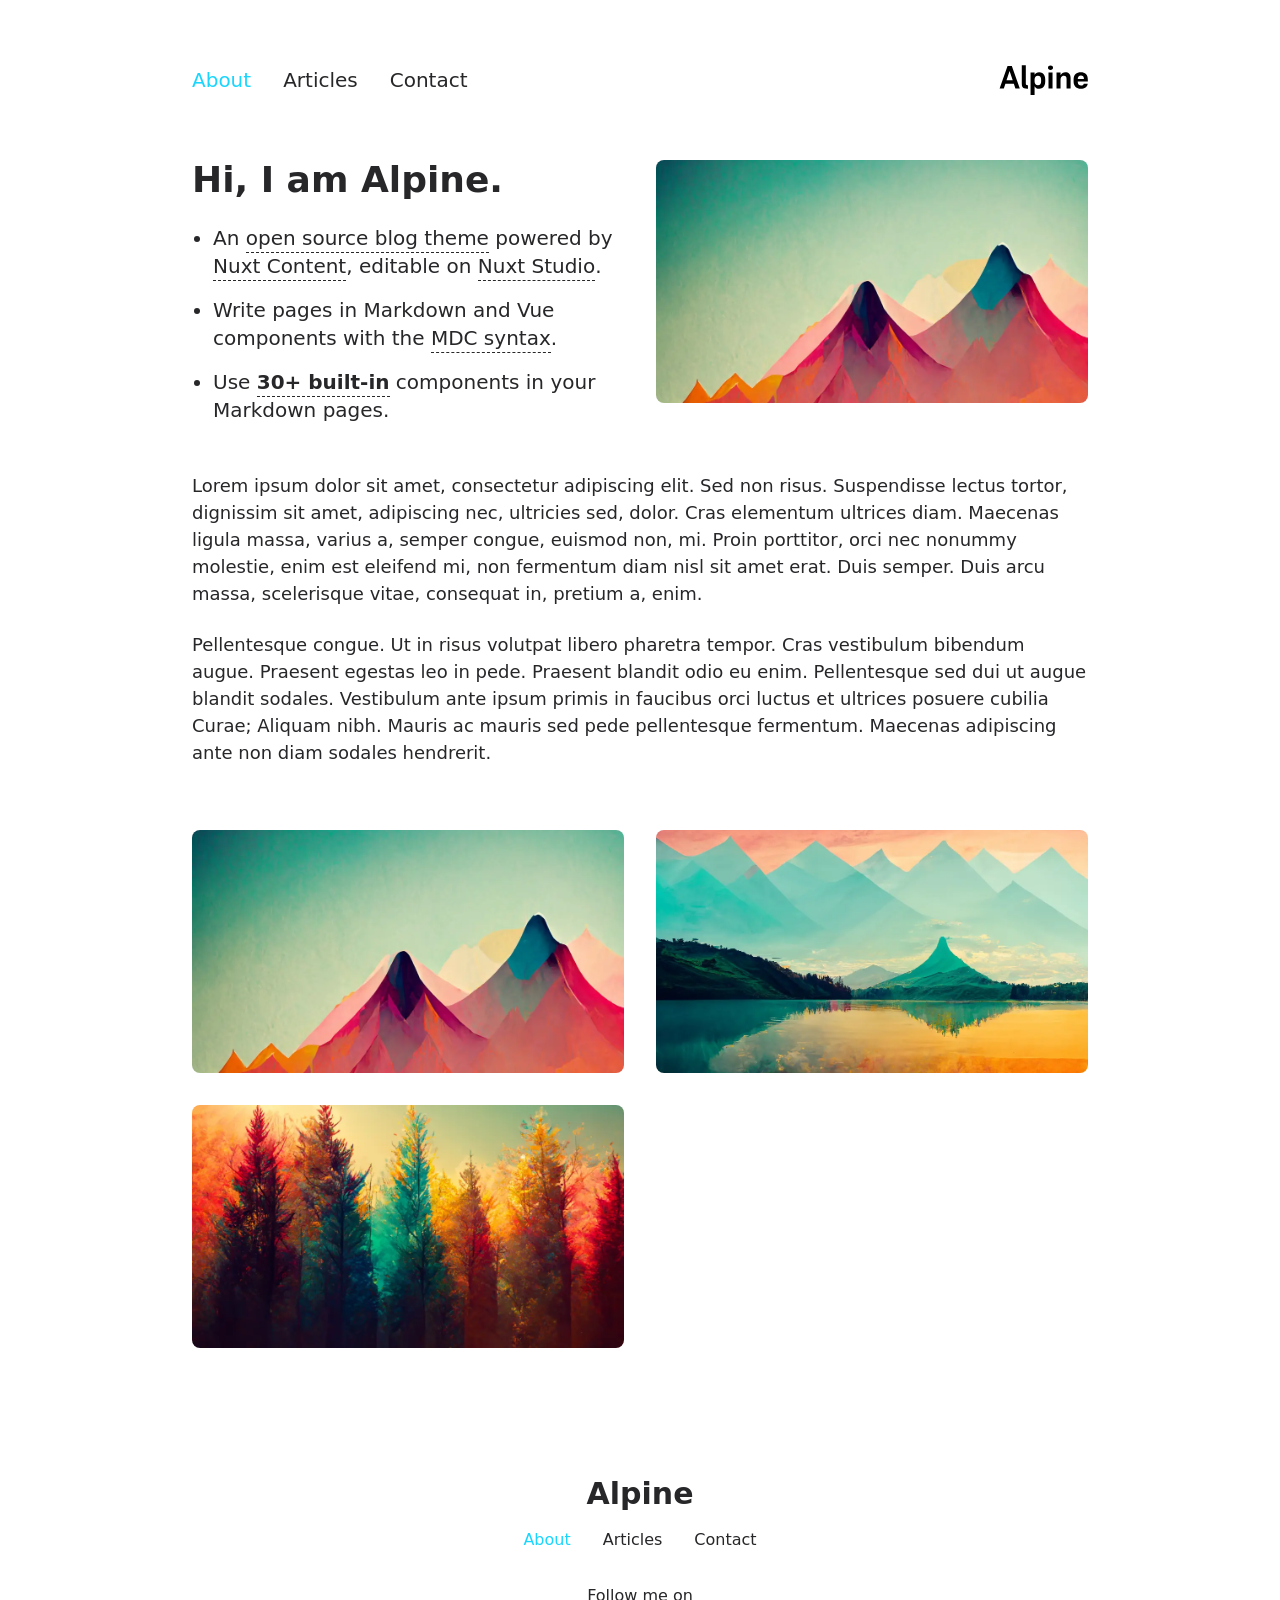
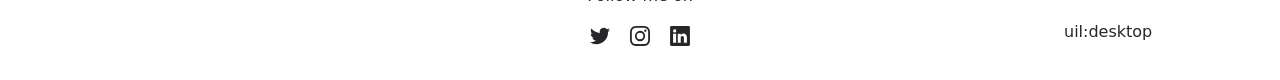
==== commit 86673ddf: "Deploying to gh-pages from @ orkhanahmadov/alpine@2bc9ad28c006f56c539107f124adc83d356e198e 🚀" ====
--- a/index.html
+++ b/index.html
@@ -1,8 +1,8 @@
 <!DOCTYPE html>
-<html lang="en">
+<html  lang="en">
 <head><meta charset="utf-8">
+<meta name="viewport" content="width=device-width, initial-scale=1">
 <title>Alpine</title>
-<meta name="viewport" content="width=device-width, initial-scale=1">
 <meta name="twitter:card" content="summary_large_image">
 <meta property="og:image" content="/social-card-preview.png">
 <meta property="og:image:width" content="400">
@@ -10,7 +10,49 @@
 <meta property="og:image:alt" content="An image showcasing my project.">
 <meta property="og:title" content="Alpine">
 <meta name="description" content="An open source blog theme powered by Nuxt.">
-<meta property="og:description" content="An open source blog theme powered by Nuxt."><link rel="preload" as="fetch" crossorigin="anonymous" href="/_payload.json"><style id="pinceau-theme">@media { :root {--pinceau-mq: initial; --alpine-readableLine: 68ch;--alpine-backdrop-backgroundColor: #f4f4f5b3;--prose-code-inline-padding: 0.2rem 0.375rem 0.2rem 0.375rem;--prose-code-block-backdropFilter: contrast(1);--prose-code-block-border-style: solid;--prose-code-block-border-width: 1px;--prose-tbody-tr-borderBottom-style: dashed;--prose-tbody-tr-borderBottom-width: 1px;--prose-th-textAlign: inherit;--prose-thead-borderBottom-style: solid;--prose-thead-borderBottom-width: 1px;--prose-thead-border-style: solid;--prose-thead-border-width: 0px;--prose-table-textAlign: start;--prose-hr-width: 1px;--prose-hr-style: solid;--prose-li-listStylePosition: outside;--prose-ol-li-markerColor: currentColor;--prose-ol-paddingInlineStart: 21px;--prose-ol-listStyleType: decimal;--prose-ul-li-markerColor: currentColor;--prose-ul-paddingInlineStart: 21px;--prose-ul-listStyleType: disc;--prose-blockquote-border-style: solid;--prose-blockquote-border-width: 4px;--prose-blockquote-quotes: '201C' '201D' '2018' '2019';--prose-blockquote-paddingInlineStart: 24px;--prose-a-code-color-hover: currentColor;--prose-a-code-color-static: currentColor;--prose-a-hasCode-borderBottom: none;--prose-a-border-distance: 2px;--prose-a-border-color-hover: currentColor;--prose-a-border-color-static: currentColor;--prose-a-border-style-hover: solid;--prose-a-border-style-static: dashed;--prose-a-border-width: 1px;--prose-a-color-static: inherit;--prose-a-textDecoration: none;--prose-h6-margin: 3rem 0 2rem;--prose-h5-margin: 3rem 0 2rem;--prose-h4-margin: 3rem 0 2rem;--prose-h3-margin: 3rem 0 2rem;--prose-h2-margin: 3rem 0 2rem;--prose-h1-margin: 0 0 2rem;--prose-p-fontSize: 18px;--typography-lead-loose: 2;--typography-lead-relaxed: 1.625;--typography-lead-normal: 1.5;--typography-lead-snug: 1.375;--typography-lead-tight: 1.25;--typography-lead-none: 1;--typography-lead-10: 2.5rem;--typography-lead-9: 2.25rem;--typography-lead-8: 2rem;--typography-lead-7: 1.75rem;--typography-lead-6: 1.5rem;--typography-lead-5: 1.25rem;--typography-lead-4: 1rem;--typography-lead-3: .75rem;--typography-lead-2: .5rem;--typography-lead-1: .025rem;--typography-fontWeight-black: 900;--typography-fontWeight-extrabold: 800;--typography-fontWeight-bold: 700;--typography-fontWeight-semibold: 600;--typography-fontWeight-medium: 500;--typography-fontWeight-normal: 400;--typography-fontWeight-light: 300;--typography-fontWeight-extralight: 200;--typography-fontWeight-thin: 100;--typography-fontSize-9xl: 128px;--typography-fontSize-8xl: 96px;--typography-fontSize-7xl: 72px;--typography-fontSize-6xl: 60px;--typography-fontSize-5xl: 48px;--typography-fontSize-4xl: 36px;--typography-fontSize-3xl: 30px;--typography-fontSize-2xl: 24px;--typography-fontSize-xl: 20px;--typography-fontSize-lg: 18px;--typography-fontSize-base: 16px;--typography-fontSize-sm: 14px;--typography-fontSize-xs: 12px;--typography-letterSpacing-wide: 0.025em;--typography-letterSpacing-tight: -0.025em;--typography-verticalMargin-base: 24px;--typography-verticalMargin-sm: 16px;--elements-border-secondary-hover: [object Object];--elements-backdrop-background: #fffc;--elements-backdrop-filter: saturate(200%) blur(20px);--elements-container-maxWidth: 64rem;--lead-loose: 2;--lead-relaxed: 1.625;--lead-normal: 1.5;--lead-snug: 1.375;--lead-tight: 1.25;--lead-none: 1;--lead-10: 2.5rem;--lead-9: 2.25rem;--lead-8: 2rem;--lead-7: 1.75rem;--lead-6: 1.5rem;--lead-5: 1.25rem;--lead-4: 1rem;--lead-3: .75rem;--lead-2: .5rem;--lead-1: .025rem;--letterSpacing-widest: 0.1em;--letterSpacing-wider: 0.05em;--letterSpacing-wide: 0.025em;--letterSpacing-normal: 0em;--letterSpacing-tight: -0.025em;--letterSpacing-tighter: -0.05em;--fontSize-9xl: 8rem;--fontSize-8xl: 6rem;--fontSize-7xl: 4.5rem;--fontSize-6xl: 3.75rem;--fontSize-5xl: 3rem;--fontSize-4xl: 2.25rem;--fontSize-3xl: 1.875rem;--fontSize-2xl: 1.5rem;--fontSize-xl: 1.25rem;--fontSize-lg: 1.125rem;--fontSize-base: 1rem;--fontSize-sm: 0.875rem;--fontSize-xs: 0.75rem;--fontWeight-black: 900;--fontWeight-extrabold: 800;--fontWeight-bold: 700;--fontWeight-semibold: 600;--fontWeight-medium: 500;--fontWeight-normal: 400;--fontWeight-light: 300;--fontWeight-extralight: 200;--fontWeight-thin: 100;--font-mono: ui-monospace, SFMono-Regular, Menlo, Monaco, Consolas, Liberation Mono, Courier New, monospace;--font-serif: ui-serif, Georgia, Cambria, Times New Roman, Times, serif;--font-sans: ui-sans-serif, system-ui, -apple-system, BlinkMacSystemFont, Segoe UI, Roboto, Helvetica Neue, Arial, Noto Sans, sans-serif, Apple Color Emoji, Segoe UI Emoji, Segoe UI Symbol, Noto Color Emoji;--opacity-total: 1;--opacity-high: 0.8;--opacity-medium: 0.5;--opacity-soft: 0.3;--opacity-light: 0.15;--opacity-bright: 0.1;--opacity-noOpacity: 0;--borderWidth-lg: 3px;--borderWidth-md: 2px;--borderWidth-sm: 1px;--borderWidth-noBorder: 0;--space-rem-875: 0.875rem;--space-rem-625: 0.625rem;--space-rem-375: 0.375rem;--space-rem-125: 0.125rem;--space-px: 1px;--space-128: 32rem;--space-96: 24rem;--space-80: 20rem;--space-72: 18rem;--space-64: 16rem;--space-60: 15rem;--space-56: 14rem;--space-52: 13rem;--space-48: 12rem;--space-44: 11rem;--space-40: 10rem;--space-36: 9rem;--space-32: 8rem;--space-28: 7rem;--space-24: 6rem;--space-20: 5rem;--space-16: 4rem;--space-14: 3.5rem;--space-12: 3rem;--space-11: 2.75rem;--space-10: 2.5rem;--space-9: 2.25rem;--space-8: 2rem;--space-7: 1.75rem;--space-6: 1.5rem;--space-5: 1.25rem;--space-4: 1rem;--space-3: 0.75rem;--space-2: 0.5rem;--space-1: 0.25rem;--space-0: 0px;--size-full: 100%;--size-7xl: 80rem;--size-6xl: 72rem;--size-5xl: 64rem;--size-4xl: 56rem;--size-3xl: 48rem;--size-2xl: 42rem;--size-xl: 36rem;--size-lg: 32rem;--size-md: 28rem;--size-sm: 24rem;--size-xs: 20rem;--size-200: 200px;--size-104: 104px;--size-80: 80px;--size-64: 64px;--size-56: 56px;--size-48: 48px;--size-40: 40px;--size-32: 32px;--size-24: 24px;--size-20: 20px;--size-16: 16px;--size-12: 12px;--size-8: 8px;--size-6: 6px;--size-4: 4px;--size-2: 2px;--size-0: 0px;--radii-full: 9999px;--radii-3xl: 1.75rem;--radii-2xl: 1.5rem;--radii-xl: 1rem;--radii-lg: 0.75rem;--radii-md: 0.5rem;--radii-sm: 0.375rem;--radii-xs: 0.25rem;--radii-2xs: 0.125rem;--radii-none: 0px;--shadow-none: 0px 0px 0px 0px transparent;--shadow-lg: 0px 10px 15px -3px #000000, 0px 4px 6px -4px #000000;--shadow-md: 0px 4px 6px -1px #000000, 0px 2px 4px -2px #000000;--shadow-sm: 0px 1px 3px 0px #000000, 0px 1px 2px -1px #000000;--shadow-xs: 0px 1px 2px 0px #000000;--height-screen: 100vh;--width-screen: 100vw;--color-primary-900: #002e38;--color-primary-800: #005c70;--color-primary-700: #008aa9;--color-primary-600: #00b9e1;--color-primary-500: #1ad6ff;--color-primary-400: #40ddff;--color-primary-300: #66e4ff;--color-primary-200: #8deaff;--color-primary-100: #b3f1ff;--color-primary-50: #d9f8ff;--color-ruby-900: #380011;--color-ruby-800: #700021;--color-ruby-700: #a90032;--color-ruby-600: #e10043;--color-ruby-500: #ff1a5e;--color-ruby-400: #ff4079;--color-ruby-300: #ff6694;--color-ruby-200: #ff8dae;--color-ruby-100: #ffb3c9;--color-ruby-50: #ffd9e4;--color-pink-900: #380025;--color-pink-800: #70004b;--color-pink-700: #a90070;--color-pink-600: #e10095;--color-pink-500: #ff1ab2;--color-pink-400: #ff40bf;--color-pink-300: #ff66cc;--color-pink-200: #ff8dd8;--color-pink-100: #ffb3e5;--color-pink-50: #ffd9f2;--color-purple-900: #190038;--color-purple-800: #330070;--color-purple-700: #4c00a9;--color-purple-600: #6500e1;--color-purple-500: #811aff;--color-purple-400: #9640ff;--color-purple-300: #ab66ff;--color-purple-200: #c08dff;--color-purple-100: #d5b3ff;--color-purple-50: #ead9ff;--color-royalblue-900: #0b0531;--color-royalblue-800: #160a62;--color-royalblue-700: #211093;--color-royalblue-600: #2c15c4;--color-royalblue-500: #4127e8;--color-royalblue-400: #614bec;--color-royalblue-300: #806ff0;--color-royalblue-200: #a093f3;--color-royalblue-100: #c0b7f7;--color-royalblue-50: #dfdbfb;--color-indigoblue-900: #001238;--color-indigoblue-800: #002370;--color-indigoblue-700: #0035a9;--color-indigoblue-600: #0047e1;--color-indigoblue-500: #1a62ff;--color-indigoblue-400: #407cff;--color-indigoblue-300: #6696ff;--color-indigoblue-200: #8db0ff;--color-indigoblue-100: #b3cbff;--color-indigoblue-50: #d9e5ff;--color-blue-900: #002438;--color-blue-800: #004870;--color-blue-700: #006ca9;--color-blue-600: #0090e1;--color-blue-500: #1aadff;--color-blue-400: #40bbff;--color-blue-300: #66c8ff;--color-blue-200: #8dd6ff;--color-blue-100: #b3e4ff;--color-blue-50: #d9f1ff;--color-lightblue-900: #002e38;--color-lightblue-800: #005c70;--color-lightblue-700: #008aa9;--color-lightblue-600: #00b9e1;--color-lightblue-500: #1ad6ff;--color-lightblue-400: #40ddff;--color-lightblue-300: #66e4ff;--color-lightblue-200: #8deaff;--color-lightblue-100: #b3f1ff;--color-lightblue-50: #d9f8ff;--color-teal-900: #062a28;--color-teal-800: #0b544f;--color-teal-700: #117d77;--color-teal-600: #16a79e;--color-teal-500: #1cd1c6;--color-teal-400: #36e4da;--color-teal-300: #5fe9e1;--color-teal-200: #87efe9;--color-teal-100: #aff4f0;--color-teal-50: #d7faf8;--color-pear-900: #2a2b09;--color-pear-800: #545512;--color-pear-700: #7e801b;--color-pear-600: #a8aa24;--color-pear-500: #d0d32f;--color-pear-400: #d8da52;--color-pear-300: #e0e274;--color-pear-200: #e8e997;--color-pear-100: #eff0ba;--color-pear-50: #f7f8dc;--color-red-900: #380300;--color-red-800: #700700;--color-red-700: #a90a00;--color-red-600: #e10e00;--color-red-500: #ff281a;--color-red-400: #ff4c40;--color-red-300: #ff7066;--color-red-200: #ff948d;--color-red-100: #ffb7b3;--color-red-50: #ffdbd9;--color-orange-900: #381800;--color-orange-800: #702f00;--color-orange-700: #a94700;--color-orange-600: #e15e00;--color-orange-500: #ff7a1a;--color-orange-400: #ff9040;--color-orange-300: #ffa666;--color-orange-200: #ffbd8d;--color-orange-100: #ffd3b3;--color-orange-50: #ffe9d9;--color-yellow-900: #362b03;--color-yellow-800: #6d5605;--color-yellow-700: #a38108;--color-yellow-600: #daac0a;--color-yellow-500: #f5c828;--color-yellow-400: #f7d14c;--color-yellow-300: #f8da70;--color-yellow-200: #fae393;--color-yellow-100: #fcedb7;--color-yellow-50: #fdf6db;--color-green-900: #003f25;--color-green-800: #005e38;--color-green-700: #007e4a;--color-green-600: #009d5d;--color-green-500: #00bd6f;--color-green-400: #00dc82;--color-green-300: #30ffaa;--color-green-200: #83ffcc;--color-green-100: #acffdd;--color-green-50: #d6ffee;--color-gray-900: #18181B;--color-gray-800: #27272A;--color-gray-700: #3f3f46;--color-gray-600: #52525B;--color-gray-500: #71717A;--color-gray-400: #a1a1aa;--color-gray-300: #D4d4d8;--color-gray-200: #e4e4e7;--color-gray-100: #f4f4f5;--color-gray-50: #fafafa;--color-black: #0c0c0d;--color-white: #FFFFFF;--media-portrait: only screen and (orientation: portrait);--media-landscape: only screen and (orientation: landscape);--media-rm: (prefers-reduced-motion: reduce);--media-2xl: (min-width: 1536px);--media-xl: (min-width: 1280px);--media-lg: (min-width: 1024px);--media-md: (min-width: 768px);--media-sm: (min-width: 640px);--media-xs: (min-width: 475px);--alpine-body-color: var(--color-gray-800);--alpine-body-backgroundColor: var(--color-white);--prose-code-inline-fontWeight: var(--typography-fontWeight-normal);--prose-code-inline-fontSize: var(--typography-fontSize-sm);--prose-code-inline-borderRadius: var(--radii-xs);--prose-code-block-pre-padding: var(--typography-verticalMargin-sm);--prose-code-block-margin: var(--typography-verticalMargin-base) 0;--prose-code-block-fontSize: var(--typography-fontSize-sm);--prose-tbody-code-inline-fontSize: var(--typography-fontSize-sm);--prose-tbody-td-padding: var(--typography-verticalMargin-sm);--prose-th-fontWeight: var(--typography-fontWeight-semibold);--prose-th-padding: 0 var(--typography-verticalMargin-sm) var(--typography-verticalMargin-sm) var(--typography-verticalMargin-sm);--prose-table-lineHeight: var(--typography-lead-6);--prose-table-fontSize: var(--typography-fontSize-sm);--prose-table-margin: var(--typography-verticalMargin-base) 0;--prose-hr-margin: var(--typography-verticalMargin-base) 0;--prose-li-margin: var(--typography-verticalMargin-sm) 0;--prose-ol-margin: var(--typography-verticalMargin-base) 0;--prose-ul-margin: var(--typography-verticalMargin-base) 0;--prose-blockquote-margin: var(--typography-verticalMargin-base) 0;--prose-a-code-border-style: var(--prose-a-border-style-static);--prose-a-code-border-width: var(--prose-a-border-width);--prose-a-fontWeight: var(--typography-fontWeight-medium);--prose-img-margin: var(--typography-verticalMargin-base) 0;--prose-strong-fontWeight: var(--typography-fontWeight-semibold);--prose-h6-iconSize: var(--typography-fontSize-base);--prose-h6-fontWeight: var(--typography-fontWeight-semibold);--prose-h6-lineHeight: var(--typography-lead-normal);--prose-h6-fontSize: var(--typography-fontSize-lg);--prose-h5-iconSize: var(--typography-fontSize-lg);--prose-h5-fontWeight: var(--typography-fontWeight-semibold);--prose-h5-lineHeight: var(--typography-lead-snug);--prose-h5-fontSize: var(--typography-fontSize-xl);--prose-h4-iconSize: var(--typography-fontSize-lg);--prose-h4-letterSpacing: var(--typography-letterSpacing-tight);--prose-h4-fontWeight: var(--typography-fontWeight-semibold);--prose-h4-lineHeight: var(--typography-lead-snug);--prose-h4-fontSize: var(--typography-fontSize-2xl);--prose-h3-iconSize: var(--typography-fontSize-xl);--prose-h3-letterSpacing: var(--typography-letterSpacing-tight);--prose-h3-fontWeight: var(--typography-fontWeight-semibold);--prose-h3-lineHeight: var(--typography-lead-snug);--prose-h3-fontSize: var(--typography-fontSize-3xl);--prose-h2-iconSize: var(--typography-fontSize-2xl);--prose-h2-letterSpacing: var(--typography-letterSpacing-tight);--prose-h2-fontWeight: var(--typography-fontWeight-semibold);--prose-h2-lineHeight: var(--typography-lead-tight);--prose-h2-fontSize: var(--typography-fontSize-4xl);--prose-h1-iconSize: var(--typography-fontSize-3xl);--prose-h1-letterSpacing: var(--typography-letterSpacing-tight);--prose-h1-fontWeight: var(--typography-fontWeight-bold);--prose-h1-lineHeight: var(--typography-lead-tight);--prose-h1-fontSize: var(--typography-fontSize-5xl);--prose-p-br-margin: var(--typography-verticalMargin-base) 0 0 0;--prose-p-margin: var(--typography-verticalMargin-base) 0;--prose-p-lineHeight: var(--typography-lead-normal);--typography-color-primary-900: var(--color-primary-900);--typography-color-primary-800: var(--color-primary-800);--typography-color-primary-700: var(--color-primary-700);--typography-color-primary-600: var(--color-primary-600);--typography-color-primary-500: var(--color-primary-500);--typography-color-primary-400: var(--color-primary-400);--typography-color-primary-300: var(--color-primary-300);--typography-color-primary-200: var(--color-primary-200);--typography-color-primary-100: var(--color-primary-100);--typography-color-primary-50: var(--color-primary-50);--typography-font-code: var(--font-mono);--typography-font-body: var(--font-sans);--typography-font-display: var(--font-sans);--typography-body-backgroundColor: var(--color-white);--typography-body-color: var(--color-black);--elements-state-danger-borderColor-secondary: var(--color-red-200);--elements-state-danger-borderColor-primary: var(--color-red-100);--elements-state-danger-backgroundColor-secondary: var(--color-red-100);--elements-state-danger-backgroundColor-primary: var(--color-red-50);--elements-state-danger-color-secondary: var(--color-red-600);--elements-state-danger-color-primary: var(--color-red-500);--elements-state-warning-borderColor-secondary: var(--color-yellow-200);--elements-state-warning-borderColor-primary: var(--color-yellow-100);--elements-state-warning-backgroundColor-secondary: var(--color-yellow-100);--elements-state-warning-backgroundColor-primary: var(--color-yellow-50);--elements-state-warning-color-secondary: var(--color-yellow-700);--elements-state-warning-color-primary: var(--color-yellow-600);--elements-state-success-borderColor-secondary: var(--color-green-200);--elements-state-success-borderColor-primary: var(--color-green-100);--elements-state-success-backgroundColor-secondary: var(--color-green-100);--elements-state-success-backgroundColor-primary: var(--color-green-50);--elements-state-success-color-secondary: var(--color-green-600);--elements-state-success-color-primary: var(--color-green-500);--elements-state-info-borderColor-secondary: var(--color-blue-200);--elements-state-info-borderColor-primary: var(--color-blue-100);--elements-state-info-backgroundColor-secondary: var(--color-blue-100);--elements-state-info-backgroundColor-primary: var(--color-blue-50);--elements-state-info-color-secondary: var(--color-blue-600);--elements-state-info-color-primary: var(--color-blue-500);--elements-state-primary-borderColor-secondary: var(--color-primary-200);--elements-state-primary-borderColor-primary: var(--color-primary-100);--elements-state-primary-backgroundColor-secondary: var(--color-primary-100);--elements-state-primary-backgroundColor-primary: var(--color-primary-50);--elements-state-primary-color-secondary: var(--color-primary-700);--elements-state-primary-color-primary: var(--color-primary-600);--elements-surface-secondary-backgroundColor: var(--color-gray-200);--elements-surface-primary-backgroundColor: var(--color-gray-100);--elements-surface-background-base: var(--color-gray-100);--elements-border-secondary-static: var(--color-gray-200);--elements-border-primary-hover: var(--color-gray-200);--elements-border-primary-static: var(--color-gray-100);--elements-container-padding-md: var(--space-16);--elements-container-padding-sm: var(--space-12);--elements-container-padding-xs: var(--space-8);--elements-container-padding-mobile: var(--space-6);--elements-text-secondary-color-hover: var(--color-gray-700);--elements-text-secondary-color-static: var(--color-gray-500);--elements-text-primary-color-static: var(--color-gray-900);--text-6xl-lineHeight: var(--lead-none);--text-6xl-fontSize: var(--fontSize-6xl);--text-5xl-lineHeight: var(--lead-none);--text-5xl-fontSize: var(--fontSize-5xl);--text-4xl-lineHeight: var(--lead-10);--text-4xl-fontSize: var(--fontSize-4xl);--text-3xl-lineHeight: var(--lead-9);--text-3xl-fontSize: var(--fontSize-3xl);--text-2xl-lineHeight: var(--lead-8);--text-2xl-fontSize: var(--fontSize-2xl);--text-xl-lineHeight: var(--lead-7);--text-xl-fontSize: var(--fontSize-xl);--text-lg-lineHeight: var(--lead-7);--text-lg-fontSize: var(--fontSize-lg);--text-base-lineHeight: var(--lead-6);--text-base-fontSize: var(--fontSize-base);--text-sm-lineHeight: var(--lead-5);--text-sm-fontSize: var(--fontSize-sm);--text-xs-lineHeight: var(--lead-4);--text-xs-fontSize: var(--fontSize-xs);--shadow-2xl: 0px 25px 50px -12px var(--color-gray-900);--shadow-xl: 0px 20px 25px -5px var(--color-gray-400), 0px 8px 10px -6px #000000;--color-secondary-900: var(--color-gray-900);--color-secondary-800: var(--color-gray-800);--color-secondary-700: var(--color-gray-700);--color-secondary-600: var(--color-gray-600);--color-secondary-500: var(--color-gray-500);--color-secondary-400: var(--color-gray-400);--color-secondary-300: var(--color-gray-300);--color-secondary-200: var(--color-gray-200);--color-secondary-100: var(--color-gray-100);--color-secondary-50: var(--color-gray-50);--prose-a-code-background-hover: var(--typography-color-primary-50);--prose-a-code-border-color-hover: var(--typography-color-primary-500);--prose-a-color-hover: var(--typography-color-primary-500);--typography-color-secondary-900: var(--color-secondary-900);--typography-color-secondary-800: var(--color-secondary-800);--typography-color-secondary-700: var(--color-secondary-700);--typography-color-secondary-600: var(--color-secondary-600);--typography-color-secondary-500: var(--color-secondary-500);--typography-color-secondary-400: var(--color-secondary-400);--typography-color-secondary-300: var(--color-secondary-300);--typography-color-secondary-200: var(--color-secondary-200);--typography-color-secondary-100: var(--color-secondary-100);--typography-color-secondary-50: var(--color-secondary-50);--prose-code-inline-backgroundColor: var(--typography-color-secondary-100);--prose-code-inline-color: var(--typography-color-secondary-700);--prose-code-block-backgroundColor: var(--typography-color-secondary-100);--prose-code-block-color: var(--typography-color-secondary-700);--prose-code-block-border-color: var(--typography-color-secondary-200);--prose-tbody-tr-borderBottom-color: var(--typography-color-secondary-200);--prose-th-color: var(--typography-color-secondary-600);--prose-thead-borderBottom-color: var(--typography-color-secondary-200);--prose-thead-border-color: var(--typography-color-secondary-300);--prose-hr-color: var(--typography-color-secondary-200);--prose-blockquote-border-color: var(--typography-color-secondary-200);--prose-blockquote-color: var(--typography-color-secondary-500);--prose-a-code-border-color-static: var(--typography-color-secondary-400); } }@media { :root.dark {--pinceau-mq: dark; --alpine-backdrop-backgroundColor: #18181bb3;--prose-code-block-backdropFilter: contrast(1);--prose-ol-li-markerColor: currentColor;--prose-ul-li-markerColor: currentColor;--prose-a-code-color-hover: currentColor;--prose-a-code-color-static: currentColor;--prose-a-border-color-hover: currentColor;--prose-a-border-color-static: currentColor;--prose-a-color-static: inherit;--elements-backdrop-background: #0c0d0ccc;--alpine-body-color: var(--color-gray-200);--alpine-body-backgroundColor: var(--color-black);--typography-body-backgroundColor: var(--color-black);--typography-body-color: var(--color-white);--elements-state-danger-borderColor-secondary: var(--color-red-700);--elements-state-danger-borderColor-primary: var(--color-red-800);--elements-state-danger-backgroundColor-secondary: var(--color-red-800);--elements-state-danger-backgroundColor-primary: var(--color-red-900);--elements-state-danger-color-secondary: var(--color-red-200);--elements-state-danger-color-primary: var(--color-red-300);--elements-state-warning-borderColor-secondary: var(--color-yellow-700);--elements-state-warning-borderColor-primary: var(--color-yellow-800);--elements-state-warning-backgroundColor-secondary: var(--color-yellow-800);--elements-state-warning-backgroundColor-primary: var(--color-yellow-900);--elements-state-warning-color-secondary: var(--color-yellow-200);--elements-state-warning-color-primary: var(--color-yellow-400);--elements-state-success-borderColor-secondary: var(--color-green-700);--elements-state-success-borderColor-primary: var(--color-green-800);--elements-state-success-backgroundColor-secondary: var(--color-green-800);--elements-state-success-backgroundColor-primary: var(--color-green-900);--elements-state-success-color-secondary: var(--color-green-200);--elements-state-success-color-primary: var(--color-green-400);--elements-state-info-borderColor-secondary: var(--color-blue-700);--elements-state-info-borderColor-primary: var(--color-blue-800);--elements-state-info-backgroundColor-secondary: var(--color-blue-800);--elements-state-info-backgroundColor-primary: var(--color-blue-900);--elements-state-info-color-secondary: var(--color-blue-200);--elements-state-info-color-primary: var(--color-blue-400);--elements-state-primary-borderColor-secondary: var(--color-primary-700);--elements-state-primary-borderColor-primary: var(--color-primary-800);--elements-state-primary-backgroundColor-secondary: var(--color-primary-800);--elements-state-primary-backgroundColor-primary: var(--color-primary-900);--elements-state-primary-color-secondary: var(--color-primary-200);--elements-state-primary-color-primary: var(--color-primary-400);--elements-surface-secondary-backgroundColor: var(--color-gray-800);--elements-surface-primary-backgroundColor: var(--color-gray-900);--elements-surface-background-base: var(--color-gray-900);--elements-border-secondary-static: var(--color-gray-800);--elements-border-primary-hover: var(--color-gray-800);--elements-border-primary-static: var(--color-gray-900);--elements-text-secondary-color-hover: var(--color-gray-200);--elements-text-secondary-color-static: var(--color-gray-400);--elements-text-primary-color-static: var(--color-gray-50);--prose-a-code-background-hover: var(--typography-color-primary-900);--prose-a-code-border-color-hover: var(--typography-color-primary-600);--prose-a-color-hover: var(--typography-color-primary-400);--prose-code-inline-backgroundColor: var(--typography-color-secondary-800);--prose-code-inline-color: var(--typography-color-secondary-200);--prose-code-block-backgroundColor: var(--typography-color-secondary-900);--prose-code-block-color: var(--typography-color-secondary-200);--prose-code-block-border-color: var(--typography-color-secondary-800);--prose-tbody-tr-borderBottom-color: var(--typography-color-secondary-800);--prose-th-color: var(--typography-color-secondary-400);--prose-thead-borderBottom-color: var(--typography-color-secondary-800);--prose-thead-border-color: var(--typography-color-secondary-600);--prose-hr-color: var(--typography-color-secondary-800);--prose-blockquote-border-color: var(--typography-color-secondary-700);--prose-blockquote-color: var(--typography-color-secondary-400);--prose-a-code-border-color-static: var(--typography-color-secondary-600); } }</style><style id="pinceau-runtime-hydratable">@media{.phy[--]{--puid:PHe4tI-v;}.pv-jUG0Rh{max-width:var(--elements-container-maxWidth);padding-left:var(--elements-container-padding-mobile);padding-right:var(--elements-container-padding-mobile);}@media (min-width: 475px){.pv-jUG0Rh{padding-left:var(--elements-container-padding-xs);padding-right:var(--elements-container-padding-xs);}}@media (min-width: 640px){.pv-jUG0Rh{padding-left:var(--elements-container-padding-sm);padding-right:var(--elements-container-padding-sm);}}@media (min-width: 768px){.pv-jUG0Rh{padding-left:var(--elements-container-padding-md);padding-right:var(--elements-container-padding-md);}}} @media{.phy[--]{--puid:yuevx_-c;}.pc-yuevx_[data-v-44329c9f]{---6-li-cols:2;}} </style><link rel="modulepreload" as="script" crossorigin href="/_nuxt/entry.b8bcd5f3.js"><link rel="preload" as="style" href="/_nuxt/entry.2b709d1c.css"><link rel="modulepreload" as="script" crossorigin href="/_nuxt/NuxtImg.9fb00f16.js"><link rel="modulepreload" as="script" crossorigin href="/_nuxt/document-driven.8a052769.js"><link rel="modulepreload" as="script" crossorigin href="/_nuxt/DocumentDrivenEmpty.8e40614a.js"><link rel="modulepreload" as="script" crossorigin href="/_nuxt/ContentRenderer.1796e15e.js"><link rel="modulepreload" as="script" crossorigin href="/_nuxt/ContentRendererMarkdown.f0befdb9.js"><link rel="modulepreload" as="script" crossorigin href="/_nuxt/DocumentDrivenNotFound.44b7a423.js"><link rel="preload" as="style" href="/_nuxt/DocumentDrivenNotFound.aa939160.css"><link rel="modulepreload" as="script" crossorigin href="/_nuxt/default.64149e4e.js"><link rel="modulepreload" as="script" crossorigin href="/_nuxt/Hero.f8fbe43a.js"><link rel="preload" as="style" href="/_nuxt/Hero.40fe82b2.css"><link rel="modulepreload" as="script" crossorigin href="/_nuxt/ContentSlot.74773b71.js"><link rel="modulepreload" as="script" crossorigin href="/_nuxt/ProseUl.eb23aeb5.js"><link rel="preload" as="style" href="/_nuxt/ProseUl.0edd7272.css"><link rel="modulepreload" as="script" crossorigin href="/_nuxt/ProseLi.33dd7c50.js"><link rel="preload" as="style" href="/_nuxt/ProseLi.a0b5f8a8.css"><link rel="modulepreload" as="script" crossorigin href="/_nuxt/ProseA.adc6d50c.js"><link rel="preload" as="style" href="/_nuxt/ProseA.baee409d.css"><link rel="modulepreload" as="script" crossorigin href="/_nuxt/ProseStrong.11f4c26e.js"><link rel="preload" as="style" href="/_nuxt/ProseStrong.b01d4b3b.css"><link rel="modulepreload" as="script" crossorigin href="/_nuxt/ProseP.b697f9f6.js"><link rel="preload" as="style" href="/_nuxt/ProseP.b99f89cd.css"><link rel="modulepreload" as="script" crossorigin href="/_nuxt/Gallery.f036ceef.js"><link rel="preload" as="style" href="/_nuxt/Gallery.c50df0ef.css"><link rel="prefetch" as="style" href="/_nuxt/article.06aa1a19.css"><link rel="prefetch" as="script" crossorigin href="/_nuxt/article.d4b3a90a.js"><link rel="prefetch" as="script" crossorigin href="/_nuxt/date.824a539b.js"><link rel="prefetch" as="script" crossorigin href="/_nuxt/page.aa69c3b5.js"><link rel="prefetch" as="script" crossorigin href="/_nuxt/client-db.79144c62.js"><link rel="prefetch" as="script" crossorigin href="/_nuxt/debug.2d8d0729.js"><link rel="prefetch" as="style" href="/_nuxt/useStudio.a92b5f33.css"><link rel="prefetch" as="script" crossorigin href="/_nuxt/useStudio.7a3acfbe.js"><link rel="prefetch" as="script" crossorigin href="/_nuxt/asyncData.46f87af1.js"><link rel="prefetch" as="style" href="/_nuxt/error-404.7910d5ca.css"><link rel="prefetch" as="script" crossorigin href="/_nuxt/error-404.c322e1d4.js"><link rel="prefetch" as="style" href="/_nuxt/error-500.1db01289.css"><link rel="prefetch" as="script" crossorigin href="/_nuxt/error-500.bfcb42a1.js"><link rel="stylesheet" href="/_nuxt/entry.2b709d1c.css"><link rel="stylesheet" href="/_nuxt/DocumentDrivenNotFound.aa939160.css"><link rel="stylesheet" href="/_nuxt/Hero.40fe82b2.css"><link rel="stylesheet" href="/_nuxt/ProseUl.0edd7272.css"><link rel="stylesheet" href="/_nuxt/ProseLi.a0b5f8a8.css"><link rel="stylesheet" href="/_nuxt/ProseA.baee409d.css"><link rel="stylesheet" href="/_nuxt/ProseStrong.b01d4b3b.css"><link rel="stylesheet" href="/_nuxt/ProseP.b99f89cd.css"><link rel="stylesheet" href="/_nuxt/Gallery.c50df0ef.css"><script>"use strict";(()=>{const a=window,e=document.documentElement,m=["dark","light"],c=window.localStorage.getItem("nuxt-color-mode")||"system";let n=c==="system"?f():c;const l=e.getAttribute("data-color-mode-forced");l&&(n=l),i(n),a["__NUXT_COLOR_MODE__"]={preference:c,value:n,getColorScheme:f,addColorScheme:i,removeColorScheme:d};function i(o){const t=""+o+"",s="";e.classList?e.classList.add(t):e.className+=" "+t,s&&e.setAttribute("data-"+s,o)}function d(o){const t=""+o+"",s="";e.classList?e.classList.remove(t):e.className=e.className.replace(new RegExp(t,"g"),""),s&&e.removeAttribute("data-"+s)}function r(o){return a.matchMedia("(prefers-color-scheme"+o+")")}function f(){if(a.matchMedia&&r("").media!=="not all"){for(const o of m)if(r(":"+o).matches)return o}return"light"}})();
+<meta property="og:description" content="An open source blog theme powered by Nuxt.">
+<link rel="preload" as="fetch" crossorigin="anonymous" href="/_payload.json">
+<link rel="stylesheet" href="/_nuxt/entry.8d5d3a6d.css">
+<link rel="stylesheet" href="/_nuxt/DocumentDrivenNotFound.0f8ee021.css">
+<link rel="stylesheet" href="/_nuxt/Hero.e1f54fbb.css">
+<link rel="stylesheet" href="/_nuxt/ProseUl.0edd7272.css">
+<link rel="stylesheet" href="/_nuxt/ProseLi.a0b5f8a8.css">
+<link rel="stylesheet" href="/_nuxt/ProseA.baee409d.css">
+<link rel="stylesheet" href="/_nuxt/ProseStrong.b01d4b3b.css">
+<link rel="stylesheet" href="/_nuxt/ProseP.b99f89cd.css">
+<link rel="stylesheet" href="/_nuxt/Gallery.f2889f8f.css">
+<link rel="modulepreload" as="script" crossorigin href="/_nuxt/entry.ba201657.js">
+<link rel="modulepreload" as="script" crossorigin href="/_nuxt/NuxtImg.fac55054.js">
+<link rel="modulepreload" as="script" crossorigin href="/_nuxt/document-driven.3102ed98.js">
+<link rel="modulepreload" as="script" crossorigin href="/_nuxt/DocumentDrivenEmpty.c2053a74.js">
+<link rel="modulepreload" as="script" crossorigin href="/_nuxt/ContentRenderer.969396b5.js">
+<link rel="modulepreload" as="script" crossorigin href="/_nuxt/ContentRendererMarkdown.vue.241217b0.js">
+<link rel="modulepreload" as="script" crossorigin href="/_nuxt/DocumentDrivenNotFound.6a14c47f.js">
+<link rel="modulepreload" as="script" crossorigin href="/_nuxt/default.e44db5bd.js">
+<link rel="modulepreload" as="script" crossorigin href="/_nuxt/ContentRendererMarkdown.4add7735.js">
+<link rel="modulepreload" as="script" crossorigin href="/_nuxt/Hero.86686d83.js">
+<link rel="modulepreload" as="script" crossorigin href="/_nuxt/MDCSlot.36c2a595.js">
+<link rel="modulepreload" as="script" crossorigin href="/_nuxt/slot.fdf8464e.js">
+<link rel="modulepreload" as="script" crossorigin href="/_nuxt/ProseUl.c881757b.js">
+<link rel="modulepreload" as="script" crossorigin href="/_nuxt/ProseLi.707855e0.js">
+<link rel="modulepreload" as="script" crossorigin href="/_nuxt/ProseA.3b2bd17e.js">
+<link rel="modulepreload" as="script" crossorigin href="/_nuxt/ProseStrong.b4e69005.js">
+<link rel="modulepreload" as="script" crossorigin href="/_nuxt/ProseP.ee2999b3.js">
+<link rel="modulepreload" as="script" crossorigin href="/_nuxt/Gallery.80326450.js">
+<link rel="prefetch" as="style" href="/_nuxt/article.0bb1fc43.css">
+<link rel="prefetch" as="script" crossorigin href="/_nuxt/article.ce4bebd3.js">
+<link rel="prefetch" as="script" crossorigin href="/_nuxt/date.824a539b.js">
+<link rel="prefetch" as="script" crossorigin href="/_nuxt/page.5b791208.js">
+<link rel="prefetch" as="script" crossorigin href="/_nuxt/client-db.b0320be7.js">
+<link rel="prefetch" as="script" crossorigin href="/_nuxt/debug.46babc03.js">
+<link rel="prefetch" as="style" href="/_nuxt/useStudio.fcb8a408.css">
+<link rel="prefetch" as="script" crossorigin href="/_nuxt/useStudio.9df2c570.js">
+<link rel="prefetch" as="style" href="/_nuxt/error-404.7910d5ca.css">
+<link rel="prefetch" as="script" crossorigin href="/_nuxt/error-404.23637671.js">
+<link rel="prefetch" as="style" href="/_nuxt/error-500.1db01289.css">
+<link rel="prefetch" as="script" crossorigin href="/_nuxt/error-500.10a469f9.js">
+<script type="module" src="/_nuxt/entry.ba201657.js" crossorigin></script><style id="pinceau-runtime-hydratable">@media{.phy[--]{--puid:VtdeWS-v;}.pv-LLpFU9{max-width:var(--elements-container-maxWidth);padding-left:var(--elements-container-padding-mobile);padding-right:var(--elements-container-padding-mobile);}@media (min-width: 475px){.pv-LLpFU9{padding-left:var(--elements-container-padding-xs);padding-right:var(--elements-container-padding-xs);}}@media (min-width: 640px){.pv-LLpFU9{padding-left:var(--elements-container-padding-sm);padding-right:var(--elements-container-padding-sm);}}@media (min-width: 768px){.pv-LLpFU9{padding-left:var(--elements-container-padding-md);padding-right:var(--elements-container-padding-md);}}} @media{.phy[--]{--puid:QEAfCY-c;}.pc-QEAfCY[data-v-64684f71]{---6-li-cols:2;}} </style><style id="pinceau-theme">@media { :root {--pinceau-mq: initial; --alpine-readableLine: 68ch;--alpine-backdrop-backgroundColor: #f4f4f5b3;--prose-code-inline-padding: 0.2rem 0.375rem 0.2rem 0.375rem;--prose-code-block-backdropFilter: contrast(1);--prose-code-block-border-style: solid;--prose-code-block-border-width: 1px;--prose-tbody-tr-borderBottom-style: dashed;--prose-tbody-tr-borderBottom-width: 1px;--prose-th-textAlign: inherit;--prose-thead-borderBottom-style: solid;--prose-thead-borderBottom-width: 1px;--prose-thead-border-style: solid;--prose-thead-border-width: 0px;--prose-table-textAlign: start;--prose-hr-width: 1px;--prose-hr-style: solid;--prose-li-listStylePosition: outside;--prose-ol-li-markerColor: currentColor;--prose-ol-paddingInlineStart: 21px;--prose-ol-listStyleType: decimal;--prose-ul-li-markerColor: currentColor;--prose-ul-paddingInlineStart: 21px;--prose-ul-listStyleType: disc;--prose-blockquote-border-style: solid;--prose-blockquote-border-width: 4px;--prose-blockquote-quotes: '201C' '201D' '2018' '2019';--prose-blockquote-paddingInlineStart: 24px;--prose-a-code-color-hover: currentColor;--prose-a-code-color-static: currentColor;--prose-a-hasCode-borderBottom: none;--prose-a-border-distance: 2px;--prose-a-border-color-hover: currentColor;--prose-a-border-color-static: currentColor;--prose-a-border-style-hover: solid;--prose-a-border-style-static: dashed;--prose-a-border-width: 1px;--prose-a-color-static: inherit;--prose-a-textDecoration: none;--prose-h6-margin: 3rem 0 2rem;--prose-h5-margin: 3rem 0 2rem;--prose-h4-margin: 3rem 0 2rem;--prose-h3-margin: 3rem 0 2rem;--prose-h2-margin: 3rem 0 2rem;--prose-h1-margin: 0 0 2rem;--prose-p-fontSize: 18px;--typography-lead-loose: 2;--typography-lead-relaxed: 1.625;--typography-lead-normal: 1.5;--typography-lead-snug: 1.375;--typography-lead-tight: 1.25;--typography-lead-none: 1;--typography-lead-10: 2.5rem;--typography-lead-9: 2.25rem;--typography-lead-8: 2rem;--typography-lead-7: 1.75rem;--typography-lead-6: 1.5rem;--typography-lead-5: 1.25rem;--typography-lead-4: 1rem;--typography-lead-3: .75rem;--typography-lead-2: .5rem;--typography-lead-1: .025rem;--typography-fontWeight-black: 900;--typography-fontWeight-extrabold: 800;--typography-fontWeight-bold: 700;--typography-fontWeight-semibold: 600;--typography-fontWeight-medium: 500;--typography-fontWeight-normal: 400;--typography-fontWeight-light: 300;--typography-fontWeight-extralight: 200;--typography-fontWeight-thin: 100;--typography-fontSize-9xl: 128px;--typography-fontSize-8xl: 96px;--typography-fontSize-7xl: 72px;--typography-fontSize-6xl: 60px;--typography-fontSize-5xl: 48px;--typography-fontSize-4xl: 36px;--typography-fontSize-3xl: 30px;--typography-fontSize-2xl: 24px;--typography-fontSize-xl: 20px;--typography-fontSize-lg: 18px;--typography-fontSize-base: 16px;--typography-fontSize-sm: 14px;--typography-fontSize-xs: 12px;--typography-letterSpacing-wide: 0.025em;--typography-letterSpacing-tight: -0.025em;--typography-verticalMargin-base: 24px;--typography-verticalMargin-sm: 16px;--elements-border-secondary-hover: [object Object];--elements-backdrop-background: #fffc;--elements-backdrop-filter: saturate(200%) blur(20px);--elements-container-maxWidth: 64rem;--lead-loose: 2;--lead-relaxed: 1.625;--lead-normal: 1.5;--lead-snug: 1.375;--lead-tight: 1.25;--lead-none: 1;--lead-10: 2.5rem;--lead-9: 2.25rem;--lead-8: 2rem;--lead-7: 1.75rem;--lead-6: 1.5rem;--lead-5: 1.25rem;--lead-4: 1rem;--lead-3: .75rem;--lead-2: .5rem;--lead-1: .025rem;--letterSpacing-widest: 0.1em;--letterSpacing-wider: 0.05em;--letterSpacing-wide: 0.025em;--letterSpacing-normal: 0em;--letterSpacing-tight: -0.025em;--letterSpacing-tighter: -0.05em;--fontSize-9xl: 8rem;--fontSize-8xl: 6rem;--fontSize-7xl: 4.5rem;--fontSize-6xl: 3.75rem;--fontSize-5xl: 3rem;--fontSize-4xl: 2.25rem;--fontSize-3xl: 1.875rem;--fontSize-2xl: 1.5rem;--fontSize-xl: 1.25rem;--fontSize-lg: 1.125rem;--fontSize-base: 1rem;--fontSize-sm: 0.875rem;--fontSize-xs: 0.75rem;--fontWeight-black: 900;--fontWeight-extrabold: 800;--fontWeight-bold: 700;--fontWeight-semibold: 600;--fontWeight-medium: 500;--fontWeight-normal: 400;--fontWeight-light: 300;--fontWeight-extralight: 200;--fontWeight-thin: 100;--font-mono: ui-monospace, SFMono-Regular, Menlo, Monaco, Consolas, Liberation Mono, Courier New, monospace;--font-serif: ui-serif, Georgia, Cambria, Times New Roman, Times, serif;--font-sans: ui-sans-serif, system-ui, -apple-system, BlinkMacSystemFont, Segoe UI, Roboto, Helvetica Neue, Arial, Noto Sans, sans-serif, Apple Color Emoji, Segoe UI Emoji, Segoe UI Symbol, Noto Color Emoji;--opacity-total: 1;--opacity-high: 0.8;--opacity-medium: 0.5;--opacity-soft: 0.3;--opacity-light: 0.15;--opacity-bright: 0.1;--opacity-noOpacity: 0;--borderWidth-lg: 3px;--borderWidth-md: 2px;--borderWidth-sm: 1px;--borderWidth-noBorder: 0;--space-rem-875: 0.875rem;--space-rem-625: 0.625rem;--space-rem-375: 0.375rem;--space-rem-125: 0.125rem;--space-px: 1px;--space-128: 32rem;--space-96: 24rem;--space-80: 20rem;--space-72: 18rem;--space-64: 16rem;--space-60: 15rem;--space-56: 14rem;--space-52: 13rem;--space-48: 12rem;--space-44: 11rem;--space-40: 10rem;--space-36: 9rem;--space-32: 8rem;--space-28: 7rem;--space-24: 6rem;--space-20: 5rem;--space-16: 4rem;--space-14: 3.5rem;--space-12: 3rem;--space-11: 2.75rem;--space-10: 2.5rem;--space-9: 2.25rem;--space-8: 2rem;--space-7: 1.75rem;--space-6: 1.5rem;--space-5: 1.25rem;--space-4: 1rem;--space-3: 0.75rem;--space-2: 0.5rem;--space-1: 0.25rem;--space-0: 0px;--size-full: 100%;--size-7xl: 80rem;--size-6xl: 72rem;--size-5xl: 64rem;--size-4xl: 56rem;--size-3xl: 48rem;--size-2xl: 42rem;--size-xl: 36rem;--size-lg: 32rem;--size-md: 28rem;--size-sm: 24rem;--size-xs: 20rem;--size-200: 200px;--size-104: 104px;--size-80: 80px;--size-64: 64px;--size-56: 56px;--size-48: 48px;--size-40: 40px;--size-32: 32px;--size-24: 24px;--size-20: 20px;--size-16: 16px;--size-12: 12px;--size-8: 8px;--size-6: 6px;--size-4: 4px;--size-2: 2px;--size-0: 0px;--radii-full: 9999px;--radii-3xl: 1.75rem;--radii-2xl: 1.5rem;--radii-xl: 1rem;--radii-lg: 0.75rem;--radii-md: 0.5rem;--radii-sm: 0.375rem;--radii-xs: 0.25rem;--radii-2xs: 0.125rem;--radii-none: 0px;--shadow-none: 0px 0px 0px 0px transparent;--shadow-lg: 0px 10px 15px -3px #000000, 0px 4px 6px -4px #000000;--shadow-md: 0px 4px 6px -1px #000000, 0px 2px 4px -2px #000000;--shadow-sm: 0px 1px 3px 0px #000000, 0px 1px 2px -1px #000000;--shadow-xs: 0px 1px 2px 0px #000000;--height-screen: 100vh;--width-screen: 100vw;--color-primary-900: #002e38;--color-primary-800: #005c70;--color-primary-700: #008aa9;--color-primary-600: #00b9e1;--color-primary-500: #1ad6ff;--color-primary-400: #40ddff;--color-primary-300: #66e4ff;--color-primary-200: #8deaff;--color-primary-100: #b3f1ff;--color-primary-50: #d9f8ff;--color-ruby-900: #380011;--color-ruby-800: #700021;--color-ruby-700: #a90032;--color-ruby-600: #e10043;--color-ruby-500: #ff1a5e;--color-ruby-400: #ff4079;--color-ruby-300: #ff6694;--color-ruby-200: #ff8dae;--color-ruby-100: #ffb3c9;--color-ruby-50: #ffd9e4;--color-pink-900: #380025;--color-pink-800: #70004b;--color-pink-700: #a90070;--color-pink-600: #e10095;--color-pink-500: #ff1ab2;--color-pink-400: #ff40bf;--color-pink-300: #ff66cc;--color-pink-200: #ff8dd8;--color-pink-100: #ffb3e5;--color-pink-50: #ffd9f2;--color-purple-900: #190038;--color-purple-800: #330070;--color-purple-700: #4c00a9;--color-purple-600: #6500e1;--color-purple-500: #811aff;--color-purple-400: #9640ff;--color-purple-300: #ab66ff;--color-purple-200: #c08dff;--color-purple-100: #d5b3ff;--color-purple-50: #ead9ff;--color-royalblue-900: #0b0531;--color-royalblue-800: #160a62;--color-royalblue-700: #211093;--color-royalblue-600: #2c15c4;--color-royalblue-500: #4127e8;--color-royalblue-400: #614bec;--color-royalblue-300: #806ff0;--color-royalblue-200: #a093f3;--color-royalblue-100: #c0b7f7;--color-royalblue-50: #dfdbfb;--color-indigoblue-900: #001238;--color-indigoblue-800: #002370;--color-indigoblue-700: #0035a9;--color-indigoblue-600: #0047e1;--color-indigoblue-500: #1a62ff;--color-indigoblue-400: #407cff;--color-indigoblue-300: #6696ff;--color-indigoblue-200: #8db0ff;--color-indigoblue-100: #b3cbff;--color-indigoblue-50: #d9e5ff;--color-blue-900: #002438;--color-blue-800: #004870;--color-blue-700: #006ca9;--color-blue-600: #0090e1;--color-blue-500: #1aadff;--color-blue-400: #40bbff;--color-blue-300: #66c8ff;--color-blue-200: #8dd6ff;--color-blue-100: #b3e4ff;--color-blue-50: #d9f1ff;--color-lightblue-900: #002e38;--color-lightblue-800: #005c70;--color-lightblue-700: #008aa9;--color-lightblue-600: #00b9e1;--color-lightblue-500: #1ad6ff;--color-lightblue-400: #40ddff;--color-lightblue-300: #66e4ff;--color-lightblue-200: #8deaff;--color-lightblue-100: #b3f1ff;--color-lightblue-50: #d9f8ff;--color-teal-900: #062a28;--color-teal-800: #0b544f;--color-teal-700: #117d77;--color-teal-600: #16a79e;--color-teal-500: #1cd1c6;--color-teal-400: #36e4da;--color-teal-300: #5fe9e1;--color-teal-200: #87efe9;--color-teal-100: #aff4f0;--color-teal-50: #d7faf8;--color-pear-900: #2a2b09;--color-pear-800: #545512;--color-pear-700: #7e801b;--color-pear-600: #a8aa24;--color-pear-500: #d0d32f;--color-pear-400: #d8da52;--color-pear-300: #e0e274;--color-pear-200: #e8e997;--color-pear-100: #eff0ba;--color-pear-50: #f7f8dc;--color-red-900: #380300;--color-red-800: #700700;--color-red-700: #a90a00;--color-red-600: #e10e00;--color-red-500: #ff281a;--color-red-400: #ff4c40;--color-red-300: #ff7066;--color-red-200: #ff948d;--color-red-100: #ffb7b3;--color-red-50: #ffdbd9;--color-orange-900: #381800;--color-orange-800: #702f00;--color-orange-700: #a94700;--color-orange-600: #e15e00;--color-orange-500: #ff7a1a;--color-orange-400: #ff9040;--color-orange-300: #ffa666;--color-orange-200: #ffbd8d;--color-orange-100: #ffd3b3;--color-orange-50: #ffe9d9;--color-yellow-900: #362b03;--color-yellow-800: #6d5605;--color-yellow-700: #a38108;--color-yellow-600: #daac0a;--color-yellow-500: #f5c828;--color-yellow-400: #f7d14c;--color-yellow-300: #f8da70;--color-yellow-200: #fae393;--color-yellow-100: #fcedb7;--color-yellow-50: #fdf6db;--color-green-900: #003f25;--color-green-800: #005e38;--color-green-700: #007e4a;--color-green-600: #009d5d;--color-green-500: #00bd6f;--color-green-400: #00dc82;--color-green-300: #30ffaa;--color-green-200: #83ffcc;--color-green-100: #acffdd;--color-green-50: #d6ffee;--color-gray-900: #18181B;--color-gray-800: #27272A;--color-gray-700: #3f3f46;--color-gray-600: #52525B;--color-gray-500: #71717A;--color-gray-400: #a1a1aa;--color-gray-300: #D4d4d8;--color-gray-200: #e4e4e7;--color-gray-100: #f4f4f5;--color-gray-50: #fafafa;--color-black: #0c0c0d;--color-white: #FFFFFF;--media-portrait: only screen and (orientation: portrait);--media-landscape: only screen and (orientation: landscape);--media-rm: (prefers-reduced-motion: reduce);--media-2xl: (min-width: 1536px);--media-xl: (min-width: 1280px);--media-lg: (min-width: 1024px);--media-md: (min-width: 768px);--media-sm: (min-width: 640px);--media-xs: (min-width: 475px);--alpine-body-color: var(--color-gray-800);--alpine-body-backgroundColor: var(--color-white);--prose-code-inline-fontWeight: var(--typography-fontWeight-normal);--prose-code-inline-fontSize: var(--typography-fontSize-sm);--prose-code-inline-borderRadius: var(--radii-xs);--prose-code-block-pre-padding: var(--typography-verticalMargin-sm);--prose-code-block-margin: var(--typography-verticalMargin-base) 0;--prose-code-block-fontSize: var(--typography-fontSize-sm);--prose-tbody-code-inline-fontSize: var(--typography-fontSize-sm);--prose-tbody-td-padding: var(--typography-verticalMargin-sm);--prose-th-fontWeight: var(--typography-fontWeight-semibold);--prose-th-padding: 0 var(--typography-verticalMargin-sm) var(--typography-verticalMargin-sm) var(--typography-verticalMargin-sm);--prose-table-lineHeight: var(--typography-lead-6);--prose-table-fontSize: var(--typography-fontSize-sm);--prose-table-margin: var(--typography-verticalMargin-base) 0;--prose-hr-margin: var(--typography-verticalMargin-base) 0;--prose-li-margin: var(--typography-verticalMargin-sm) 0;--prose-ol-margin: var(--typography-verticalMargin-base) 0;--prose-ul-margin: var(--typography-verticalMargin-base) 0;--prose-blockquote-margin: var(--typography-verticalMargin-base) 0;--prose-a-code-border-style: var(--prose-a-border-style-static);--prose-a-code-border-width: var(--prose-a-border-width);--prose-a-fontWeight: var(--typography-fontWeight-medium);--prose-img-margin: var(--typography-verticalMargin-base) 0;--prose-strong-fontWeight: var(--typography-fontWeight-semibold);--prose-h6-iconSize: var(--typography-fontSize-base);--prose-h6-fontWeight: var(--typography-fontWeight-semibold);--prose-h6-lineHeight: var(--typography-lead-normal);--prose-h6-fontSize: var(--typography-fontSize-lg);--prose-h5-iconSize: var(--typography-fontSize-lg);--prose-h5-fontWeight: var(--typography-fontWeight-semibold);--prose-h5-lineHeight: var(--typography-lead-snug);--prose-h5-fontSize: var(--typography-fontSize-xl);--prose-h4-iconSize: var(--typography-fontSize-lg);--prose-h4-letterSpacing: var(--typography-letterSpacing-tight);--prose-h4-fontWeight: var(--typography-fontWeight-semibold);--prose-h4-lineHeight: var(--typography-lead-snug);--prose-h4-fontSize: var(--typography-fontSize-2xl);--prose-h3-iconSize: var(--typography-fontSize-xl);--prose-h3-letterSpacing: var(--typography-letterSpacing-tight);--prose-h3-fontWeight: var(--typography-fontWeight-semibold);--prose-h3-lineHeight: var(--typography-lead-snug);--prose-h3-fontSize: var(--typography-fontSize-3xl);--prose-h2-iconSize: var(--typography-fontSize-2xl);--prose-h2-letterSpacing: var(--typography-letterSpacing-tight);--prose-h2-fontWeight: var(--typography-fontWeight-semibold);--prose-h2-lineHeight: var(--typography-lead-tight);--prose-h2-fontSize: var(--typography-fontSize-4xl);--prose-h1-iconSize: var(--typography-fontSize-3xl);--prose-h1-letterSpacing: var(--typography-letterSpacing-tight);--prose-h1-fontWeight: var(--typography-fontWeight-bold);--prose-h1-lineHeight: var(--typography-lead-tight);--prose-h1-fontSize: var(--typography-fontSize-5xl);--prose-p-br-margin: var(--typography-verticalMargin-base) 0 0 0;--prose-p-margin: var(--typography-verticalMargin-base) 0;--prose-p-lineHeight: var(--typography-lead-normal);--typography-color-primary-900: var(--color-primary-900);--typography-color-primary-800: var(--color-primary-800);--typography-color-primary-700: var(--color-primary-700);--typography-color-primary-600: var(--color-primary-600);--typography-color-primary-500: var(--color-primary-500);--typography-color-primary-400: var(--color-primary-400);--typography-color-primary-300: var(--color-primary-300);--typography-color-primary-200: var(--color-primary-200);--typography-color-primary-100: var(--color-primary-100);--typography-color-primary-50: var(--color-primary-50);--typography-font-code: var(--font-mono);--typography-font-body: var(--font-sans);--typography-font-display: var(--font-sans);--typography-body-backgroundColor: var(--color-white);--typography-body-color: var(--color-black);--elements-state-danger-borderColor-secondary: var(--color-red-200);--elements-state-danger-borderColor-primary: var(--color-red-100);--elements-state-danger-backgroundColor-secondary: var(--color-red-100);--elements-state-danger-backgroundColor-primary: var(--color-red-50);--elements-state-danger-color-secondary: var(--color-red-600);--elements-state-danger-color-primary: var(--color-red-500);--elements-state-warning-borderColor-secondary: var(--color-yellow-200);--elements-state-warning-borderColor-primary: var(--color-yellow-100);--elements-state-warning-backgroundColor-secondary: var(--color-yellow-100);--elements-state-warning-backgroundColor-primary: var(--color-yellow-50);--elements-state-warning-color-secondary: var(--color-yellow-700);--elements-state-warning-color-primary: var(--color-yellow-600);--elements-state-success-borderColor-secondary: var(--color-green-200);--elements-state-success-borderColor-primary: var(--color-green-100);--elements-state-success-backgroundColor-secondary: var(--color-green-100);--elements-state-success-backgroundColor-primary: var(--color-green-50);--elements-state-success-color-secondary: var(--color-green-600);--elements-state-success-color-primary: var(--color-green-500);--elements-state-info-borderColor-secondary: var(--color-blue-200);--elements-state-info-borderColor-primary: var(--color-blue-100);--elements-state-info-backgroundColor-secondary: var(--color-blue-100);--elements-state-info-backgroundColor-primary: var(--color-blue-50);--elements-state-info-color-secondary: var(--color-blue-600);--elements-state-info-color-primary: var(--color-blue-500);--elements-state-primary-borderColor-secondary: var(--color-primary-200);--elements-state-primary-borderColor-primary: var(--color-primary-100);--elements-state-primary-backgroundColor-secondary: var(--color-primary-100);--elements-state-primary-backgroundColor-primary: var(--color-primary-50);--elements-state-primary-color-secondary: var(--color-primary-700);--elements-state-primary-color-primary: var(--color-primary-600);--elements-surface-secondary-backgroundColor: var(--color-gray-200);--elements-surface-primary-backgroundColor: var(--color-gray-100);--elements-surface-background-base: var(--color-gray-100);--elements-border-secondary-static: var(--color-gray-200);--elements-border-primary-hover: var(--color-gray-200);--elements-border-primary-static: var(--color-gray-100);--elements-container-padding-md: var(--space-16);--elements-container-padding-sm: var(--space-12);--elements-container-padding-xs: var(--space-8);--elements-container-padding-mobile: var(--space-6);--elements-text-secondary-color-hover: var(--color-gray-700);--elements-text-secondary-color-static: var(--color-gray-500);--elements-text-primary-color-static: var(--color-gray-900);--text-6xl-lineHeight: var(--lead-none);--text-6xl-fontSize: var(--fontSize-6xl);--text-5xl-lineHeight: var(--lead-none);--text-5xl-fontSize: var(--fontSize-5xl);--text-4xl-lineHeight: var(--lead-10);--text-4xl-fontSize: var(--fontSize-4xl);--text-3xl-lineHeight: var(--lead-9);--text-3xl-fontSize: var(--fontSize-3xl);--text-2xl-lineHeight: var(--lead-8);--text-2xl-fontSize: var(--fontSize-2xl);--text-xl-lineHeight: var(--lead-7);--text-xl-fontSize: var(--fontSize-xl);--text-lg-lineHeight: var(--lead-7);--text-lg-fontSize: var(--fontSize-lg);--text-base-lineHeight: var(--lead-6);--text-base-fontSize: var(--fontSize-base);--text-sm-lineHeight: var(--lead-5);--text-sm-fontSize: var(--fontSize-sm);--text-xs-lineHeight: var(--lead-4);--text-xs-fontSize: var(--fontSize-xs);--shadow-2xl: 0px 25px 50px -12px var(--color-gray-900);--shadow-xl: 0px 20px 25px -5px var(--color-gray-400), 0px 8px 10px -6px #000000;--color-secondary-900: var(--color-gray-900);--color-secondary-800: var(--color-gray-800);--color-secondary-700: var(--color-gray-700);--color-secondary-600: var(--color-gray-600);--color-secondary-500: var(--color-gray-500);--color-secondary-400: var(--color-gray-400);--color-secondary-300: var(--color-gray-300);--color-secondary-200: var(--color-gray-200);--color-secondary-100: var(--color-gray-100);--color-secondary-50: var(--color-gray-50);--prose-a-code-background-hover: var(--typography-color-primary-50);--prose-a-code-border-color-hover: var(--typography-color-primary-500);--prose-a-color-hover: var(--typography-color-primary-500);--typography-color-secondary-900: var(--color-secondary-900);--typography-color-secondary-800: var(--color-secondary-800);--typography-color-secondary-700: var(--color-secondary-700);--typography-color-secondary-600: var(--color-secondary-600);--typography-color-secondary-500: var(--color-secondary-500);--typography-color-secondary-400: var(--color-secondary-400);--typography-color-secondary-300: var(--color-secondary-300);--typography-color-secondary-200: var(--color-secondary-200);--typography-color-secondary-100: var(--color-secondary-100);--typography-color-secondary-50: var(--color-secondary-50);--prose-code-inline-backgroundColor: var(--typography-color-secondary-100);--prose-code-inline-color: var(--typography-color-secondary-700);--prose-code-block-backgroundColor: var(--typography-color-secondary-100);--prose-code-block-color: var(--typography-color-secondary-700);--prose-code-block-border-color: var(--typography-color-secondary-200);--prose-tbody-tr-borderBottom-color: var(--typography-color-secondary-200);--prose-th-color: var(--typography-color-secondary-600);--prose-thead-borderBottom-color: var(--typography-color-secondary-200);--prose-thead-border-color: var(--typography-color-secondary-300);--prose-hr-color: var(--typography-color-secondary-200);--prose-blockquote-border-color: var(--typography-color-secondary-200);--prose-blockquote-color: var(--typography-color-secondary-500);--prose-a-code-border-color-static: var(--typography-color-secondary-400); } }@media { :root.dark {--pinceau-mq: dark; --alpine-backdrop-backgroundColor: #18181bb3;--prose-code-block-backdropFilter: contrast(1);--prose-ol-li-markerColor: currentColor;--prose-ul-li-markerColor: currentColor;--prose-a-code-color-hover: currentColor;--prose-a-code-color-static: currentColor;--prose-a-border-color-hover: currentColor;--prose-a-border-color-static: currentColor;--prose-a-color-static: inherit;--elements-backdrop-background: #0c0d0ccc;--alpine-body-color: var(--color-gray-200);--alpine-body-backgroundColor: var(--color-black);--typography-body-backgroundColor: var(--color-black);--typography-body-color: var(--color-white);--elements-state-danger-borderColor-secondary: var(--color-red-700);--elements-state-danger-borderColor-primary: var(--color-red-800);--elements-state-danger-backgroundColor-secondary: var(--color-red-800);--elements-state-danger-backgroundColor-primary: var(--color-red-900);--elements-state-danger-color-secondary: var(--color-red-200);--elements-state-danger-color-primary: var(--color-red-300);--elements-state-warning-borderColor-secondary: var(--color-yellow-700);--elements-state-warning-borderColor-primary: var(--color-yellow-800);--elements-state-warning-backgroundColor-secondary: var(--color-yellow-800);--elements-state-warning-backgroundColor-primary: var(--color-yellow-900);--elements-state-warning-color-secondary: var(--color-yellow-200);--elements-state-warning-color-primary: var(--color-yellow-400);--elements-state-success-borderColor-secondary: var(--color-green-700);--elements-state-success-borderColor-primary: var(--color-green-800);--elements-state-success-backgroundColor-secondary: var(--color-green-800);--elements-state-success-backgroundColor-primary: var(--color-green-900);--elements-state-success-color-secondary: var(--color-green-200);--elements-state-success-color-primary: var(--color-green-400);--elements-state-info-borderColor-secondary: var(--color-blue-700);--elements-state-info-borderColor-primary: var(--color-blue-800);--elements-state-info-backgroundColor-secondary: var(--color-blue-800);--elements-state-info-backgroundColor-primary: var(--color-blue-900);--elements-state-info-color-secondary: var(--color-blue-200);--elements-state-info-color-primary: var(--color-blue-400);--elements-state-primary-borderColor-secondary: var(--color-primary-700);--elements-state-primary-borderColor-primary: var(--color-primary-800);--elements-state-primary-backgroundColor-secondary: var(--color-primary-800);--elements-state-primary-backgroundColor-primary: var(--color-primary-900);--elements-state-primary-color-secondary: var(--color-primary-200);--elements-state-primary-color-primary: var(--color-primary-400);--elements-surface-secondary-backgroundColor: var(--color-gray-800);--elements-surface-primary-backgroundColor: var(--color-gray-900);--elements-surface-background-base: var(--color-gray-900);--elements-border-secondary-static: var(--color-gray-800);--elements-border-primary-hover: var(--color-gray-800);--elements-border-primary-static: var(--color-gray-900);--elements-text-secondary-color-hover: var(--color-gray-200);--elements-text-secondary-color-static: var(--color-gray-400);--elements-text-primary-color-static: var(--color-gray-50);--prose-a-code-background-hover: var(--typography-color-primary-900);--prose-a-code-border-color-hover: var(--typography-color-primary-600);--prose-a-color-hover: var(--typography-color-primary-400);--prose-code-inline-backgroundColor: var(--typography-color-secondary-800);--prose-code-inline-color: var(--typography-color-secondary-200);--prose-code-block-backgroundColor: var(--typography-color-secondary-900);--prose-code-block-color: var(--typography-color-secondary-200);--prose-code-block-border-color: var(--typography-color-secondary-800);--prose-tbody-tr-borderBottom-color: var(--typography-color-secondary-800);--prose-th-color: var(--typography-color-secondary-400);--prose-thead-borderBottom-color: var(--typography-color-secondary-800);--prose-thead-border-color: var(--typography-color-secondary-600);--prose-hr-color: var(--typography-color-secondary-800);--prose-blockquote-border-color: var(--typography-color-secondary-700);--prose-blockquote-color: var(--typography-color-secondary-400);--prose-a-code-border-color-static: var(--typography-color-secondary-600); } }</style><script>"use strict";(()=>{const a=window,e=document.documentElement,m=["dark","light"],c=window.localStorage.getItem("nuxt-color-mode")||"system";let n=c==="system"?f():c;const l=e.getAttribute("data-color-mode-forced");l&&(n=l),i(n),a["__NUXT_COLOR_MODE__"]={preference:c,value:n,getColorScheme:f,addColorScheme:i,removeColorScheme:d};function i(o){const t=""+o+"",s="";e.classList?e.classList.add(t):e.className+=" "+t,s&&e.setAttribute("data-"+s,o)}function d(o){const t=""+o+"",s="";e.classList?e.classList.remove(t):e.className=e.className.replace(new RegExp(t,"g"),""),s&&e.removeAttribute("data-"+s)}function r(o){return a.matchMedia("(prefers-color-scheme"+o+")")}function f(){if(a.matchMedia&&r("").media!=="not all"){for(const o of m)if(r(":"+o).matches)return o}return"light"}})();
 </script></head>
-<body ><div id="__nuxt"><div class="container pv-jUG0Rh pc-PHe4tI app-layout" data-v-93c22c3b data-v-6d327d86><!--[--><div class="nuxt-progress" style="width:0%;height:3px;opacity:0;background-size:Infinity% auto;" data-v-93c22c3b></div><header class="right" data-v-93c22c3b data-v-ebfd1e7c><div class="menu" data-v-ebfd1e7c><button aria-label="Navigation Menu" data-v-ebfd1e7c><svg width="24" height="24" viewBox="0 0 68 68" fill="currentColor" xmlns="http://www.w3.org/2000/svg" data-v-ebfd1e7c><path d="M8 34C8 32.1362 8 31.2044 8.30448 30.4693C8.71046 29.4892 9.48915 28.7105 10.4693 28.3045C11.2044 28 12.1362 28 14 28C15.8638 28 16.7956 28 17.5307 28.3045C18.5108 28.7105 19.2895 29.4892 19.6955 30.4693C20 31.2044 20 32.1362 20 34C20 35.8638 20 36.7956 19.6955 37.5307C19.2895 38.5108 18.5108 39.2895 17.5307 39.6955C16.7956 40 15.8638 40 14 40C12.1362 40 11.2044 40 10.4693 39.6955C9.48915 39.2895 8.71046 38.5108 8.30448 37.5307C8 36.7956 8 35.8638 8 34Z" data-v-ebfd1e7c></path><path d="M28 34C28 32.1362 28 31.2044 28.3045 30.4693C28.7105 29.4892 29.4892 28.7105 30.4693 28.3045C31.2044 28 32.1362 28 34 28C35.8638 28 36.7956 28 37.5307 28.3045C38.5108 28.7105 39.2895 29.4892 39.6955 30.4693C40 31.2044 40 32.1362 40 34C40 35.8638 40 36.7956 39.6955 37.5307C39.2895 38.5108 38.5108 39.2895 37.5307 39.6955C36.7956 40 35.8638 40 34 40C32.1362 40 31.2044 40 30.4693 39.6955C29.4892 39.2895 28.7105 38.5108 28.3045 37.5307C28 36.7956 28 35.8638 28 34Z" data-v-ebfd1e7c></path><path d="M48 34C48 32.1362 48 31.2044 48.3045 30.4693C48.7105 29.4892 49.4892 28.7105 50.4693 28.3045C51.2044 28 52.1362 28 54 28C55.8638 28 56.7956 28 57.5307 28.3045C58.5108 28.7105 59.2895 29.4892 59.6955 30.4693C60 31.2044 60 32.1362 60 34C60 35.8638 60 36.7956 59.6955 37.5307C59.2895 38.5108 58.5108 39.2895 57.5307 39.6955C56.7956 40 55.8638 40 54 40C52.1362 40 51.2044 40 50.4693 39.6955C49.4892 39.2895 48.7105 38.5108 48.3045 37.5307C48 36.7956 48 35.8638 48 34Z" data-v-ebfd1e7c></path></svg></button></div><div class="overlay" data-v-ebfd1e7c><nav data-v-ebfd1e7c data-v-47e45ff0><ul data-v-47e45ff0><!--[--><li data-v-47e45ff0><a aria-current="page" href="/" class="router-link-active router-link-exact-active" data-v-47e45ff0><span class="underline-fx" data-v-47e45ff0></span> About</a></li><li data-v-47e45ff0><a href="/articles" class="" data-v-47e45ff0><span class="underline-fx" data-v-47e45ff0></span> Articles</a></li><li data-v-47e45ff0><a href="/contact" class="" data-v-47e45ff0><span class="underline-fx" data-v-47e45ff0></span> Contact</a></li><!--]--></ul></nav></div><div class="logo" data-v-ebfd1e7c><a aria-current="page" href="/" class="router-link-active router-link-exact-active" data-v-ebfd1e7c><img src="/logo-dark.svg" class="dark-img" alt="alpine" width="89" height="31" data-v-ebfd1e7c><img src="/logo.svg" class="light-img" alt="alpine" width="89" height="31" data-v-ebfd1e7c></a></div><div class="main-nav" data-v-ebfd1e7c><nav data-v-ebfd1e7c data-v-47e45ff0><ul data-v-47e45ff0><!--[--><li data-v-47e45ff0><a aria-current="page" href="/" class="router-link-active router-link-exact-active" data-v-47e45ff0><span class="underline-fx" data-v-47e45ff0></span> About</a></li><li data-v-47e45ff0><a href="/articles" class="" data-v-47e45ff0><span class="underline-fx" data-v-47e45ff0></span> Articles</a></li><li data-v-47e45ff0><a href="/contact" class="" data-v-47e45ff0><span class="underline-fx" data-v-47e45ff0></span> Contact</a></li><!--]--></ul></nav></div></header><!--[--><div class="document-driven-page"><main><!--[--><div><section class="hero" data-v-01e9d2f4><div class="layout" data-v-01e9d2f4><div class="content" data-v-01e9d2f4><div class="title" data-v-01e9d2f4><!--[-->Hi, I am Alpine.<!--]--></div><div class="description" data-v-01e9d2f4><!--[--><ul data-v-5feda7b5><!--[--><li data-v-996e086c><!--[-->An <a href="https://github.com/nuxt-themes/alpine" rel="nofollow" data-v-af1c0c3b><!--[-->open source blog theme<!--]--></a> powered by <a href="https://content.nuxtjs.org" rel="nofollow" data-v-af1c0c3b><!--[-->Nuxt Content<!--]--></a>, editable on <a href="https://nuxt.studio" rel="nofollow" data-v-af1c0c3b><!--[-->Nuxt Studio<!--]--></a>.<!--]--></li><li data-v-996e086c><!--[-->Write pages in Markdown and Vue components with the <a href="https://content.nuxtjs.org/guide/writing/mdc" rel="nofollow" data-v-af1c0c3b><!--[-->MDC syntax<!--]--></a>.<!--]--></li><li data-v-996e086c><!--[-->Use <a href="https://elements.nuxt.space" rel="nofollow" data-v-af1c0c3b><!--[--><strong data-v-9d7bd52e><!--[-->30+ built-in<!--]--></strong><!--]--></a> components in your Markdown pages.<!--]--></li><!--]--></ul><!--]--></div></div><img src="/alpine-0.webp" class="right" alt="Hero Image" width="16" height="9" data-v-01e9d2f4></div></section><p data-v-63bfa697><!--[-->Lorem ipsum dolor sit amet, consectetur adipiscing elit. Sed non risus. Suspendisse lectus tortor, dignissim sit amet, adipiscing nec, ultricies sed, dolor. Cras elementum ultrices diam. Maecenas ligula massa, varius a, semper congue, euismod non, mi. Proin porttitor, orci nec nonummy molestie, enim est eleifend mi, non fermentum diam nisl sit amet erat. Duis semper. Duis arcu massa, scelerisque vitae, consequat in, pretium a, enim.<!--]--></p><p data-v-63bfa697><!--[-->Pellentesque congue. Ut in risus volutpat libero pharetra tempor. Cras vestibulum bibendum augue. Praesent egestas leo in pede. Praesent blandit odio eu enim. Pellentesque sed dui ut augue blandit sodales. Vestibulum ante ipsum primis in faucibus orci luctus et ultrices posuere cubilia Curae; Aliquam nibh. Mauris ac mauris sed pede pellentesque fermentum. Maecenas adipiscing ante non diam sodales hendrerit.<!--]--></p><section class="gallery pc-yuevx_" data-v-44329c9f><div class="layout" data-v-44329c9f><!--[--><img src="/alpine-0.webp" width="16" height="9" data-v-44329c9f><img src="/alpine-1.webp" width="16" height="9" data-v-44329c9f><img src="/alpine-2.webp" width="16" height="9" data-v-44329c9f><!--]--></div></section></div><!--]--></main></div><!--]--><footer class="center" data-v-93c22c3b data-v-d63b5c07><a href="https://www.github.com/nuxt-themes/alpine" rel="noopener noreferrer" class="credits" data-v-d63b5c07>Alpine</a><div class="navigation" data-v-d63b5c07><nav data-v-d63b5c07 data-v-47e45ff0><ul data-v-47e45ff0><!--[--><li data-v-47e45ff0><a aria-current="page" href="/" class="router-link-active router-link-exact-active" data-v-47e45ff0><span class="underline-fx" data-v-47e45ff0></span> About</a></li><li data-v-47e45ff0><a href="/articles" class="" data-v-47e45ff0><span class="underline-fx" data-v-47e45ff0></span> Articles</a></li><li data-v-47e45ff0><a href="/contact" class="" data-v-47e45ff0><span class="underline-fx" data-v-47e45ff0></span> Contact</a></li><!--]--></ul></nav></div><p class="message" data-v-d63b5c07>Follow me on</p><div class="icons" data-v-d63b5c07><div class="social" data-v-d63b5c07><!--[--><a href="https://twitter.com/nuxtlabs" rel="noopener noreferrer" target="_blank" title="nuxtlabs" aria-label="nuxtlabs" data-v-ddf2f94a><svg xmlns="http://www.w3.org/2000/svg" xmlns:xlink="http://www.w3.org/1999/xlink" aria-hidden="true" role="img" class="icon" data-v-ddf2f94a style="" width="1em" height="1em" viewBox="0 0 24 24" data-v-121c6e7d><path fill="currentColor" d="M22 5.8a8.49 8.49 0 0 1-2.36.64a4.13 4.13 0 0 0 1.81-2.27a8.21 8.21 0 0 1-2.61 1a4.1 4.1 0 0 0-7 3.74a11.64 11.64 0 0 1-8.45-4.29a4.16 4.16 0 0 0-.55 2.07a4.09 4.09 0 0 0 1.82 3.41a4.05 4.05 0 0 1-1.86-.51v.05a4.1 4.1 0 0 0 3.3 4a3.93 3.93 0 0 1-1.1.17a4.9 4.9 0 0 1-.77-.07a4.11 4.11 0 0 0 3.83 2.84A8.22 8.22 0 0 1 3 18.34a7.93 7.93 0 0 1-1-.06a11.57 11.57 0 0 0 6.29 1.85A11.59 11.59 0 0 0 20 8.45v-.53a8.43 8.43 0 0 0 2-2.12Z"/></svg></a><a href="https://instagram.com/atinuxt" rel="noopener noreferrer" target="_blank" title="atinuxt" aria-label="atinuxt" data-v-ddf2f94a><svg xmlns="http://www.w3.org/2000/svg" xmlns:xlink="http://www.w3.org/1999/xlink" aria-hidden="true" role="img" class="icon" data-v-ddf2f94a style="" width="1em" height="1em" viewBox="0 0 24 24" data-v-121c6e7d><path fill="currentColor" d="M17.34 5.46a1.2 1.2 0 1 0 1.2 1.2a1.2 1.2 0 0 0-1.2-1.2Zm4.6 2.42a7.59 7.59 0 0 0-.46-2.43a4.94 4.94 0 0 0-1.16-1.77a4.7 4.7 0 0 0-1.77-1.15a7.3 7.3 0 0 0-2.43-.47C15.06 2 14.72 2 12 2s-3.06 0-4.12.06a7.3 7.3 0 0 0-2.43.47a4.78 4.78 0 0 0-1.77 1.15a4.7 4.7 0 0 0-1.15 1.77a7.3 7.3 0 0 0-.47 2.43C2 8.94 2 9.28 2 12s0 3.06.06 4.12a7.3 7.3 0 0 0 .47 2.43a4.7 4.7 0 0 0 1.15 1.77a4.78 4.78 0 0 0 1.77 1.15a7.3 7.3 0 0 0 2.43.47C8.94 22 9.28 22 12 22s3.06 0 4.12-.06a7.3 7.3 0 0 0 2.43-.47a4.7 4.7 0 0 0 1.77-1.15a4.85 4.85 0 0 0 1.16-1.77a7.59 7.59 0 0 0 .46-2.43c0-1.06.06-1.4.06-4.12s0-3.06-.06-4.12ZM20.14 16a5.61 5.61 0 0 1-.34 1.86a3.06 3.06 0 0 1-.75 1.15a3.19 3.19 0 0 1-1.15.75a5.61 5.61 0 0 1-1.86.34c-1 .05-1.37.06-4 .06s-3 0-4-.06a5.73 5.73 0 0 1-1.94-.3a3.27 3.27 0 0 1-1.1-.75a3 3 0 0 1-.74-1.15a5.54 5.54 0 0 1-.4-1.9c0-1-.06-1.37-.06-4s0-3 .06-4a5.54 5.54 0 0 1 .35-1.9A3 3 0 0 1 5 5a3.14 3.14 0 0 1 1.1-.8A5.73 5.73 0 0 1 8 3.86c1 0 1.37-.06 4-.06s3 0 4 .06a5.61 5.61 0 0 1 1.86.34a3.06 3.06 0 0 1 1.19.8a3.06 3.06 0 0 1 .75 1.1a5.61 5.61 0 0 1 .34 1.9c.05 1 .06 1.37.06 4s-.01 3-.06 4ZM12 6.87A5.13 5.13 0 1 0 17.14 12A5.12 5.12 0 0 0 12 6.87Zm0 8.46A3.33 3.33 0 1 1 15.33 12A3.33 3.33 0 0 1 12 15.33Z"/></svg></a><a href="https://www.linkedin.com/company/nuxtlabs" rel="noopener noreferrer" target="_blank" title="LinkedIn" aria-label="LinkedIn" data-v-ddf2f94a><svg xmlns="http://www.w3.org/2000/svg" xmlns:xlink="http://www.w3.org/1999/xlink" aria-hidden="true" role="img" class="icon" data-v-ddf2f94a style="" width="1em" height="1em" viewBox="0 0 24 24" data-v-121c6e7d><path fill="currentColor" d="M20.47 2H3.53a1.45 1.45 0 0 0-1.47 1.43v17.14A1.45 1.45 0 0 0 3.53 22h16.94a1.45 1.45 0 0 0 1.47-1.43V3.43A1.45 1.45 0 0 0 20.47 2ZM8.09 18.74h-3v-9h3ZM6.59 8.48a1.56 1.56 0 1 1 0-3.12a1.57 1.57 0 1 1 0 3.12Zm12.32 10.26h-3v-4.83c0-1.21-.43-2-1.52-2A1.65 1.65 0 0 0 12.85 13a2 2 0 0 0-.1.73v5h-3v-9h3V11a3 3 0 0 1 2.71-1.5c2 0 3.45 1.29 3.45 4.06Z"/></svg></a><!--]--></div><div class="color-mode-switch" data-v-d63b5c07><button aria-label="Color Mode" data-v-d63b5c07 data-v-693a1e33><span data-v-693a1e33></span></button></div></div></footer><!--]--></div></div><script type="application/json" id="__NUXT_DATA__" data-ssr="true" data-src="/_payload.json">[{"state":1,"_errors":176,"serverRendered":146,"path":7,"prerenderedAt":-1},["Reactive",2],{"$sdd-pages":3,"$sdd-surrounds":131,"$sdd-globals":142,"$scolor-mode":144,"$sdd-navigation":147,"$sicons":167},["ShallowRef",4],["ShallowReactive",5],{"/":6},{"_path":7,"_dir":8,"_draft":9,"_partial":9,"_locale":8,"_empty":9,"title":10,"description":11,"layout":12,"head":13,"body":15,"_type":126,"_id":127,"_source":128,"_file":129,"_extension":130},"/","",false,"About","An open source blog theme powered by Nuxt.","default",{"title":14},"Alpine",{"type":16,"children":17,"toc":123},"root",[18,108,113,118],{"type":19,"tag":20,"props":21,"children":23},"element","hero",{"image":22},"/alpine-0.webp",[24,35],{"type":19,"tag":25,"props":26,"children":27},"template",{"v-slot:title":8},[28],{"type":19,"tag":29,"props":30,"children":31},"p",{},[32],{"type":33,"value":34},"text","Hi, I am Alpine.",{"type":19,"tag":25,"props":36,"children":37},{"v-slot:description":8},[38],{"type":19,"tag":39,"props":40,"children":41},"ul",{},[42,77,90],{"type":19,"tag":43,"props":44,"children":45},"li",{},[46,48,57,59,66,68,75],{"type":33,"value":47},"An ",{"type":19,"tag":49,"props":50,"children":54},"a",{"href":51,"rel":52},"https://github.com/nuxt-themes/alpine",[53],"nofollow",[55],{"type":33,"value":56},"open source blog theme",{"type":33,"value":58}," powered by ",{"type":19,"tag":49,"props":60,"children":63},{"href":61,"rel":62},"https://content.nuxtjs.org",[53],[64],{"type":33,"value":65},"Nuxt Content",{"type":33,"value":67},", editable on ",{"type":19,"tag":49,"props":69,"children":72},{"href":70,"rel":71},"https://nuxt.studio",[53],[73],{"type":33,"value":74},"Nuxt Studio",{"type":33,"value":76},".",{"type":19,"tag":43,"props":78,"children":79},{},[80,82,89],{"type":33,"value":81},"Write pages in Markdown and Vue components with the ",{"type":19,"tag":49,"props":83,"children":86},{"href":84,"rel":85},"https://content.nuxtjs.org/guide/writing/mdc",[53],[87],{"type":33,"value":88},"MDC syntax",{"type":33,"value":76},{"type":19,"tag":43,"props":91,"children":92},{},[93,95,106],{"type":33,"value":94},"Use ",{"type":19,"tag":49,"props":96,"children":99},{"href":97,"rel":98},"https://elements.nuxt.space",[53],[100],{"type":19,"tag":101,"props":102,"children":103},"strong",{},[104],{"type":33,"value":105},"30+ built-in",{"type":33,"value":107}," components in your Markdown pages.",{"type":19,"tag":29,"props":109,"children":110},{},[111],{"type":33,"value":112},"Lorem ipsum dolor sit amet, consectetur adipiscing elit. Sed non risus. Suspendisse lectus tortor, dignissim sit amet, adipiscing nec, ultricies sed, dolor. Cras elementum ultrices diam. Maecenas ligula massa, varius a, semper congue, euismod non, mi. Proin porttitor, orci nec nonummy molestie, enim est eleifend mi, non fermentum diam nisl sit amet erat. Duis semper. Duis arcu massa, scelerisque vitae, consequat in, pretium a, enim.",{"type":19,"tag":29,"props":114,"children":115},{},[116],{"type":33,"value":117},"Pellentesque congue. Ut in risus volutpat libero pharetra tempor. Cras vestibulum bibendum augue. Praesent egestas leo in pede. Praesent blandit odio eu enim. Pellentesque sed dui ut augue blandit sodales. Vestibulum ante ipsum primis in faucibus orci luctus et ultrices posuere cubilia Curae; Aliquam nibh. Mauris ac mauris sed pede pellentesque fermentum. Maecenas adipiscing ante non diam sodales hendrerit.",{"type":19,"tag":119,"props":120,"children":122},"gallery",{":images":121},"[\"/alpine-0.webp\",\"/alpine-1.webp\",\"/alpine-2.webp\"]",[],{"title":8,"searchDepth":124,"depth":124,"links":125},2,[],"markdown","content:1.index.md","content","1.index.md","md",["ShallowRef",132],["ShallowReactive",133],{"/":134},[135,136],null,{"_path":137,"_dir":8,"_draft":9,"_partial":9,"_locale":8,"_empty":9,"title":138,"description":8,"layout":139,"_type":126,"_id":140,"_source":128,"_file":141,"_extension":130},"/articles","Articles","page","content:2.articles.md","2.articles.md",["ShallowRef",143],{},{"preference":145,"value":145,"unknown":146,"forced":9},"system",true,[148,149,164],{"title":10,"_path":7,"layout":12},{"title":138,"_path":137,"children":150,"layout":139},[151,155,158,161],{"title":152,"_path":153,"layout":154},"Get started with Alpine","/articles/get-started","article",{"title":156,"_path":157,"layout":154},"Configure Alpine","/articles/configure",{"title":159,"_path":160,"layout":154},"Write Articles","/articles/write-articles",{"title":162,"_path":163,"layout":154},"Customize Alpine","/articles/design-tokens",{"title":165,"_path":166,"layout":12},"Contact","/contact",{"uil:twitter":168,"uil:instagram":172,"uil:linkedin":174},{"left":169,"top":169,"width":170,"height":170,"rotate":169,"vFlip":9,"hFlip":9,"body":171},0,24,"\u003Cpath fill=\"currentColor\" d=\"M22 5.8a8.49 8.49 0 0 1-2.36.64a4.13 4.13 0 0 0 1.81-2.27a8.21 8.21 0 0 1-2.61 1a4.1 4.1 0 0 0-7 3.74a11.64 11.64 0 0 1-8.45-4.29a4.16 4.16 0 0 0-.55 2.07a4.09 4.09 0 0 0 1.82 3.41a4.05 4.05 0 0 1-1.86-.51v.05a4.1 4.1 0 0 0 3.3 4a3.93 3.93 0 0 1-1.1.17a4.9 4.9 0 0 1-.77-.07a4.11 4.11 0 0 0 3.83 2.84A8.22 8.22 0 0 1 3 18.34a7.93 7.93 0 0 1-1-.06a11.57 11.57 0 0 0 6.29 1.85A11.59 11.59 0 0 0 20 8.45v-.53a8.43 8.43 0 0 0 2-2.12Z\"/>",{"left":169,"top":169,"width":170,"height":170,"rotate":169,"vFlip":9,"hFlip":9,"body":173},"\u003Cpath fill=\"currentColor\" d=\"M17.34 5.46a1.2 1.2 0 1 0 1.2 1.2a1.2 1.2 0 0 0-1.2-1.2Zm4.6 2.42a7.59 7.59 0 0 0-.46-2.43a4.94 4.94 0 0 0-1.16-1.77a4.7 4.7 0 0 0-1.77-1.15a7.3 7.3 0 0 0-2.43-.47C15.06 2 14.72 2 12 2s-3.06 0-4.12.06a7.3 7.3 0 0 0-2.43.47a4.78 4.78 0 0 0-1.77 1.15a4.7 4.7 0 0 0-1.15 1.77a7.3 7.3 0 0 0-.47 2.43C2 8.94 2 9.28 2 12s0 3.06.06 4.12a7.3 7.3 0 0 0 .47 2.43a4.7 4.7 0 0 0 1.15 1.77a4.78 4.78 0 0 0 1.77 1.15a7.3 7.3 0 0 0 2.43.47C8.94 22 9.28 22 12 22s3.06 0 4.12-.06a7.3 7.3 0 0 0 2.43-.47a4.7 4.7 0 0 0 1.77-1.15a4.85 4.85 0 0 0 1.16-1.77a7.59 7.59 0 0 0 .46-2.43c0-1.06.06-1.4.06-4.12s0-3.06-.06-4.12ZM20.14 16a5.61 5.61 0 0 1-.34 1.86a3.06 3.06 0 0 1-.75 1.15a3.19 3.19 0 0 1-1.15.75a5.61 5.61 0 0 1-1.86.34c-1 .05-1.37.06-4 .06s-3 0-4-.06a5.73 5.73 0 0 1-1.94-.3a3.27 3.27 0 0 1-1.1-.75a3 3 0 0 1-.74-1.15a5.54 5.54 0 0 1-.4-1.9c0-1-.06-1.37-.06-4s0-3 .06-4a5.54 5.54 0 0 1 .35-1.9A3 3 0 0 1 5 5a3.14 3.14 0 0 1 1.1-.8A5.73 5.73 0 0 1 8 3.86c1 0 1.37-.06 4-.06s3 0 4 .06a5.61 5.61 0 0 1 1.86.34a3.06 3.06 0 0 1 1.19.8a3.06 3.06 0 0 1 .75 1.1a5.61 5.61 0 0 1 .34 1.9c.05 1 .06 1.37.06 4s-.01 3-.06 4ZM12 6.87A5.13 5.13 0 1 0 17.14 12A5.12 5.12 0 0 0 12 6.87Zm0 8.46A3.33 3.33 0 1 1 15.33 12A3.33 3.33 0 0 1 12 15.33Z\"/>",{"left":169,"top":169,"width":170,"height":170,"rotate":169,"vFlip":9,"hFlip":9,"body":175},"\u003Cpath fill=\"currentColor\" d=\"M20.47 2H3.53a1.45 1.45 0 0 0-1.47 1.43v17.14A1.45 1.45 0 0 0 3.53 22h16.94a1.45 1.45 0 0 0 1.47-1.43V3.43A1.45 1.45 0 0 0 20.47 2ZM8.09 18.74h-3v-9h3ZM6.59 8.48a1.56 1.56 0 1 1 0-3.12a1.57 1.57 0 1 1 0 3.12Zm12.32 10.26h-3v-4.83c0-1.21-.43-2-1.52-2A1.65 1.65 0 0 0 12.85 13a2 2 0 0 0-.1.73v5h-3v-9h3V11a3 3 0 0 1 2.71-1.5c2 0 3.45 1.29 3.45 4.06Z\"/>",["Reactive",177],{}]</script><script>window.__NUXT__={};window.__NUXT__.config={public:{FORMSPREE_URL:"",plausible:{hashMode:false,trackLocalhost:false,domain:"",apiHost:"https://plausible.io",autoPageviews:true,autoOutboundTracking:false},studio:{apiURL:"https://api.nuxt.studio"},content:{locales:[],defaultLocale:"",integrity:1691610141288,experimental:{stripQueryParameters:false,clientDB:false},respectPathCase:false,api:{baseURL:"/api/_content"},navigation:{fields:["navTitle","layout"]},tags:{p:"prose-p",a:"prose-a",blockquote:"prose-blockquote","code-inline":"prose-code-inline",code:"prose-code",em:"prose-em",h1:"prose-h1",h2:"prose-h2",h3:"prose-h3",h4:"prose-h4",h5:"prose-h5",h6:"prose-h6",hr:"prose-hr",img:"prose-img",ul:"prose-ul",ol:"prose-ol",li:"prose-li",strong:"prose-strong",table:"prose-table",thead:"prose-thead",tbody:"prose-tbody",td:"prose-td",th:"prose-th",tr:"prose-tr"},highlight:{theme:{default:"github-light",dark:"github-dark"},preload:["json","js","ts","html","css","vue","diff","shell","markdown","yaml","bash","ini","c","cpp"]},wsUrl:"",documentDriven:{page:true,navigation:true,surround:true,globals:{},layoutFallbacks:["theme"],injectPage:true},host:"",trailingSlash:false,anchorLinks:{depth:4,exclude:[1]}}},app:{baseURL:"/",buildAssetsDir:"/_nuxt/",cdnURL:""}}</script><script type="module" src="/_nuxt/entry.b8bcd5f3.js" crossorigin></script></body>
+<body ><div id="__nuxt"><div class="container pv-LLpFU9 pc-VtdeWS app-layout" data-v-37cb0a53 data-v-89ccd14e><!--[--><div class="nuxt-progress" style="width:0%;height:3px;opacity:0;background-size:Infinity% auto;" data-v-37cb0a53></div><header class="right" data-v-37cb0a53 data-v-aec69f6e><div class="menu" data-v-aec69f6e><button aria-label="Navigation Menu" data-v-aec69f6e><svg width="24" height="24" viewBox="0 0 68 68" fill="currentColor" xmlns="http://www.w3.org/2000/svg" data-v-aec69f6e><path d="M8 34C8 32.1362 8 31.2044 8.30448 30.4693C8.71046 29.4892 9.48915 28.7105 10.4693 28.3045C11.2044 28 12.1362 28 14 28C15.8638 28 16.7956 28 17.5307 28.3045C18.5108 28.7105 19.2895 29.4892 19.6955 30.4693C20 31.2044 20 32.1362 20 34C20 35.8638 20 36.7956 19.6955 37.5307C19.2895 38.5108 18.5108 39.2895 17.5307 39.6955C16.7956 40 15.8638 40 14 40C12.1362 40 11.2044 40 10.4693 39.6955C9.48915 39.2895 8.71046 38.5108 8.30448 37.5307C8 36.7956 8 35.8638 8 34Z" data-v-aec69f6e></path><path d="M28 34C28 32.1362 28 31.2044 28.3045 30.4693C28.7105 29.4892 29.4892 28.7105 30.4693 28.3045C31.2044 28 32.1362 28 34 28C35.8638 28 36.7956 28 37.5307 28.3045C38.5108 28.7105 39.2895 29.4892 39.6955 30.4693C40 31.2044 40 32.1362 40 34C40 35.8638 40 36.7956 39.6955 37.5307C39.2895 38.5108 38.5108 39.2895 37.5307 39.6955C36.7956 40 35.8638 40 34 40C32.1362 40 31.2044 40 30.4693 39.6955C29.4892 39.2895 28.7105 38.5108 28.3045 37.5307C28 36.7956 28 35.8638 28 34Z" data-v-aec69f6e></path><path d="M48 34C48 32.1362 48 31.2044 48.3045 30.4693C48.7105 29.4892 49.4892 28.7105 50.4693 28.3045C51.2044 28 52.1362 28 54 28C55.8638 28 56.7956 28 57.5307 28.3045C58.5108 28.7105 59.2895 29.4892 59.6955 30.4693C60 31.2044 60 32.1362 60 34C60 35.8638 60 36.7956 59.6955 37.5307C59.2895 38.5108 58.5108 39.2895 57.5307 39.6955C56.7956 40 55.8638 40 54 40C52.1362 40 51.2044 40 50.4693 39.6955C49.4892 39.2895 48.7105 38.5108 48.3045 37.5307C48 36.7956 48 35.8638 48 34Z" data-v-aec69f6e></path></svg></button></div><div class="overlay" data-v-aec69f6e><nav data-v-aec69f6e data-v-7d809225><ul data-v-7d809225><!--[--><li data-v-7d809225><a aria-current="page" href="/" class="router-link-active router-link-exact-active" data-v-7d809225><span class="underline-fx" data-v-7d809225></span> About</a></li><li data-v-7d809225><a href="/articles" class="" data-v-7d809225><span class="underline-fx" data-v-7d809225></span> Articles</a></li><li data-v-7d809225><a href="/contact" class="" data-v-7d809225><span class="underline-fx" data-v-7d809225></span> Contact</a></li><!--]--></ul></nav></div><div class="logo" data-v-aec69f6e><a aria-current="page" href="/" class="router-link-active router-link-exact-active" data-v-aec69f6e><img src="/logo-dark.svg" class="dark-img" alt="alpine" width="89" height="31" data-v-aec69f6e><img src="/logo.svg" class="light-img" alt="alpine" width="89" height="31" data-v-aec69f6e></a></div><div class="main-nav" data-v-aec69f6e><nav data-v-aec69f6e data-v-7d809225><ul data-v-7d809225><!--[--><li data-v-7d809225><a aria-current="page" href="/" class="router-link-active router-link-exact-active" data-v-7d809225><span class="underline-fx" data-v-7d809225></span> About</a></li><li data-v-7d809225><a href="/articles" class="" data-v-7d809225><span class="underline-fx" data-v-7d809225></span> Articles</a></li><li data-v-7d809225><a href="/contact" class="" data-v-7d809225><span class="underline-fx" data-v-7d809225></span> Contact</a></li><!--]--></ul></nav></div></header><!--[--><div class="document-driven-page"><main><!--[--><div><section class="hero" data-v-30ba4bd1><div class="layout" data-v-30ba4bd1><div class="content" data-v-30ba4bd1><div class="title" data-v-30ba4bd1><!--[-->Hi, I am Alpine.<!--]--></div><div class="description" data-v-30ba4bd1><!--[--><ul data-v-5feda7b5><!--[--><li data-v-996e086c><!--[-->An <a href="https://github.com/nuxt-themes/alpine" rel="nofollow" data-v-af1c0c3b><!--[-->open source blog theme<!--]--></a> powered by <a href="https://content.nuxtjs.org" rel="nofollow" data-v-af1c0c3b><!--[-->Nuxt Content<!--]--></a>, editable on <a href="https://nuxt.studio" rel="nofollow" data-v-af1c0c3b><!--[-->Nuxt Studio<!--]--></a>.<!--]--></li><li data-v-996e086c><!--[-->Write pages in Markdown and Vue components with the <a href="https://content.nuxtjs.org/guide/writing/mdc" rel="nofollow" data-v-af1c0c3b><!--[-->MDC syntax<!--]--></a>.<!--]--></li><li data-v-996e086c><!--[-->Use <a href="https://elements.nuxt.space" rel="nofollow" data-v-af1c0c3b><!--[--><strong data-v-9d7bd52e><!--[-->30+ built-in<!--]--></strong><!--]--></a> components in your Markdown pages.<!--]--></li><!--]--></ul><!--]--></div></div><img src="/alpine-0.webp" class="right" alt="Hero Image" width="16" height="9" data-v-30ba4bd1></div></section><p data-v-63bfa697><!--[-->Lorem ipsum dolor sit amet, consectetur adipiscing elit. Sed non risus. Suspendisse lectus tortor, dignissim sit amet, adipiscing nec, ultricies sed, dolor. Cras elementum ultrices diam. Maecenas ligula massa, varius a, semper congue, euismod non, mi. Proin porttitor, orci nec nonummy molestie, enim est eleifend mi, non fermentum diam nisl sit amet erat. Duis semper. Duis arcu massa, scelerisque vitae, consequat in, pretium a, enim.<!--]--></p><p data-v-63bfa697><!--[-->Pellentesque congue. Ut in risus volutpat libero pharetra tempor. Cras vestibulum bibendum augue. Praesent egestas leo in pede. Praesent blandit odio eu enim. Pellentesque sed dui ut augue blandit sodales. Vestibulum ante ipsum primis in faucibus orci luctus et ultrices posuere cubilia Curae; Aliquam nibh. Mauris ac mauris sed pede pellentesque fermentum. Maecenas adipiscing ante non diam sodales hendrerit.<!--]--></p><section class="gallery pc-QEAfCY" data-v-64684f71><div class="layout" data-v-64684f71><!--[--><img src="/alpine-0.webp" width="16" height="9" data-v-64684f71><img src="/alpine-1.webp" width="16" height="9" data-v-64684f71><img src="/alpine-2.webp" width="16" height="9" data-v-64684f71><!--]--></div></section></div><!--]--></main></div><!--]--><footer class="center" data-v-37cb0a53 data-v-ed4f084b><a href="https://www.github.com/nuxt-themes/alpine" rel="noopener noreferrer" class="credits" data-v-ed4f084b>Alpine</a><div class="navigation" data-v-ed4f084b><nav data-v-ed4f084b data-v-7d809225><ul data-v-7d809225><!--[--><li data-v-7d809225><a aria-current="page" href="/" class="router-link-active router-link-exact-active" data-v-7d809225><span class="underline-fx" data-v-7d809225></span> About</a></li><li data-v-7d809225><a href="/articles" class="" data-v-7d809225><span class="underline-fx" data-v-7d809225></span> Articles</a></li><li data-v-7d809225><a href="/contact" class="" data-v-7d809225><span class="underline-fx" data-v-7d809225></span> Contact</a></li><!--]--></ul></nav></div><p class="message" data-v-ed4f084b>Follow me on</p><div class="icons" data-v-ed4f084b><div class="social" data-v-ed4f084b><!--[--><a href="https://twitter.com/nuxtlabs" rel="noopener noreferrer" target="_blank" title="nuxtlabs" aria-label="nuxtlabs" data-v-8e0a8152><svg xmlns="http://www.w3.org/2000/svg" xmlns:xlink="http://www.w3.org/1999/xlink" aria-hidden="true" role="img" class="icon" data-v-8e0a8152 style="" width="1em" height="1em" viewBox="0 0 24 24" data-v-121c6e7d><path fill="currentColor" d="M22 5.8a8.49 8.49 0 0 1-2.36.64a4.13 4.13 0 0 0 1.81-2.27a8.21 8.21 0 0 1-2.61 1a4.1 4.1 0 0 0-7 3.74a11.64 11.64 0 0 1-8.45-4.29a4.16 4.16 0 0 0-.55 2.07a4.09 4.09 0 0 0 1.82 3.41a4.05 4.05 0 0 1-1.86-.51v.05a4.1 4.1 0 0 0 3.3 4a3.93 3.93 0 0 1-1.1.17a4.9 4.9 0 0 1-.77-.07a4.11 4.11 0 0 0 3.83 2.84A8.22 8.22 0 0 1 3 18.34a7.93 7.93 0 0 1-1-.06a11.57 11.57 0 0 0 6.29 1.85A11.59 11.59 0 0 0 20 8.45v-.53a8.43 8.43 0 0 0 2-2.12Z"/></svg></a><a href="https://instagram.com/atinuxt" rel="noopener noreferrer" target="_blank" title="atinuxt" aria-label="atinuxt" data-v-8e0a8152><svg xmlns="http://www.w3.org/2000/svg" xmlns:xlink="http://www.w3.org/1999/xlink" aria-hidden="true" role="img" class="icon" data-v-8e0a8152 style="" width="1em" height="1em" viewBox="0 0 24 24" data-v-121c6e7d><path fill="currentColor" d="M17.34 5.46a1.2 1.2 0 1 0 1.2 1.2a1.2 1.2 0 0 0-1.2-1.2Zm4.6 2.42a7.59 7.59 0 0 0-.46-2.43a4.94 4.94 0 0 0-1.16-1.77a4.7 4.7 0 0 0-1.77-1.15a7.3 7.3 0 0 0-2.43-.47C15.06 2 14.72 2 12 2s-3.06 0-4.12.06a7.3 7.3 0 0 0-2.43.47a4.78 4.78 0 0 0-1.77 1.15a4.7 4.7 0 0 0-1.15 1.77a7.3 7.3 0 0 0-.47 2.43C2 8.94 2 9.28 2 12s0 3.06.06 4.12a7.3 7.3 0 0 0 .47 2.43a4.7 4.7 0 0 0 1.15 1.77a4.78 4.78 0 0 0 1.77 1.15a7.3 7.3 0 0 0 2.43.47C8.94 22 9.28 22 12 22s3.06 0 4.12-.06a7.3 7.3 0 0 0 2.43-.47a4.7 4.7 0 0 0 1.77-1.15a4.85 4.85 0 0 0 1.16-1.77a7.59 7.59 0 0 0 .46-2.43c0-1.06.06-1.4.06-4.12s0-3.06-.06-4.12ZM20.14 16a5.61 5.61 0 0 1-.34 1.86a3.06 3.06 0 0 1-.75 1.15a3.19 3.19 0 0 1-1.15.75a5.61 5.61 0 0 1-1.86.34c-1 .05-1.37.06-4 .06s-3 0-4-.06a5.73 5.73 0 0 1-1.94-.3a3.27 3.27 0 0 1-1.1-.75a3 3 0 0 1-.74-1.15a5.54 5.54 0 0 1-.4-1.9c0-1-.06-1.37-.06-4s0-3 .06-4a5.54 5.54 0 0 1 .35-1.9A3 3 0 0 1 5 5a3.14 3.14 0 0 1 1.1-.8A5.73 5.73 0 0 1 8 3.86c1 0 1.37-.06 4-.06s3 0 4 .06a5.61 5.61 0 0 1 1.86.34a3.06 3.06 0 0 1 1.19.8a3.06 3.06 0 0 1 .75 1.1a5.61 5.61 0 0 1 .34 1.9c.05 1 .06 1.37.06 4s-.01 3-.06 4ZM12 6.87A5.13 5.13 0 1 0 17.14 12A5.12 5.12 0 0 0 12 6.87Zm0 8.46A3.33 3.33 0 1 1 15.33 12A3.33 3.33 0 0 1 12 15.33Z"/></svg></a><a href="https://www.linkedin.com/company/nuxtlabs" rel="noopener noreferrer" target="_blank" title="LinkedIn" aria-label="LinkedIn" data-v-8e0a8152><svg xmlns="http://www.w3.org/2000/svg" xmlns:xlink="http://www.w3.org/1999/xlink" aria-hidden="true" role="img" class="icon" data-v-8e0a8152 style="" width="1em" height="1em" viewBox="0 0 24 24" data-v-121c6e7d><path fill="currentColor" d="M20.47 2H3.53a1.45 1.45 0 0 0-1.47 1.43v17.14A1.45 1.45 0 0 0 3.53 22h16.94a1.45 1.45 0 0 0 1.47-1.43V3.43A1.45 1.45 0 0 0 20.47 2ZM8.09 18.74h-3v-9h3ZM6.59 8.48a1.56 1.56 0 1 1 0-3.12a1.57 1.57 0 1 1 0 3.12Zm12.32 10.26h-3v-4.83c0-1.21-.43-2-1.52-2A1.65 1.65 0 0 0 12.85 13a2 2 0 0 0-.1.73v5h-3v-9h3V11a3 3 0 0 1 2.71-1.5c2 0 3.45 1.29 3.45 4.06Z"/></svg></a><!--]--></div><div class="color-mode-switch" data-v-ed4f084b><button aria-label="Color Mode" data-v-ed4f084b data-v-7403d70f><span data-v-7403d70f></span></button></div></div></footer><!--]--></div></div><script type="application/json" id="__NUXT_DATA__" data-ssr="true" data-src="/_payload.json">[{"state":1,"_errors":176,"serverRendered":146,"path":7,"prerenderedAt":178},["Reactive",2],{"$sdd-pages":3,"$sdd-surrounds":131,"$sdd-globals":142,"$scolor-mode":144,"$sdd-navigation":147,"$sicons":167},["ShallowRef",4],["ShallowReactive",5],{"/":6},{"_path":7,"_dir":8,"_draft":9,"_partial":9,"_locale":8,"title":10,"description":11,"layout":12,"head":13,"body":15,"_type":126,"_id":127,"_source":128,"_file":129,"_extension":130},"/","",false,"About","An open source blog theme powered by Nuxt.","default",{"title":14},"Alpine",{"type":16,"children":17,"toc":123},"root",[18,108,113,118],{"type":19,"tag":20,"props":21,"children":23},"element","hero",{"image":22},"/alpine-0.webp",[24,35],{"type":19,"tag":25,"props":26,"children":27},"template",{"v-slot:title":8},[28],{"type":19,"tag":29,"props":30,"children":31},"p",{},[32],{"type":33,"value":34},"text","Hi, I am Alpine.",{"type":19,"tag":25,"props":36,"children":37},{"v-slot:description":8},[38],{"type":19,"tag":39,"props":40,"children":41},"ul",{},[42,77,90],{"type":19,"tag":43,"props":44,"children":45},"li",{},[46,48,57,59,66,68,75],{"type":33,"value":47},"An ",{"type":19,"tag":49,"props":50,"children":54},"a",{"href":51,"rel":52},"https://github.com/nuxt-themes/alpine",[53],"nofollow",[55],{"type":33,"value":56},"open source blog theme",{"type":33,"value":58}," powered by ",{"type":19,"tag":49,"props":60,"children":63},{"href":61,"rel":62},"https://content.nuxtjs.org",[53],[64],{"type":33,"value":65},"Nuxt Content",{"type":33,"value":67},", editable on ",{"type":19,"tag":49,"props":69,"children":72},{"href":70,"rel":71},"https://nuxt.studio",[53],[73],{"type":33,"value":74},"Nuxt Studio",{"type":33,"value":76},".",{"type":19,"tag":43,"props":78,"children":79},{},[80,82,89],{"type":33,"value":81},"Write pages in Markdown and Vue components with the ",{"type":19,"tag":49,"props":83,"children":86},{"href":84,"rel":85},"https://content.nuxtjs.org/guide/writing/mdc",[53],[87],{"type":33,"value":88},"MDC syntax",{"type":33,"value":76},{"type":19,"tag":43,"props":91,"children":92},{},[93,95,106],{"type":33,"value":94},"Use ",{"type":19,"tag":49,"props":96,"children":99},{"href":97,"rel":98},"https://elements.nuxt.space",[53],[100],{"type":19,"tag":101,"props":102,"children":103},"strong",{},[104],{"type":33,"value":105},"30+ built-in",{"type":33,"value":107}," components in your Markdown pages.",{"type":19,"tag":29,"props":109,"children":110},{},[111],{"type":33,"value":112},"Lorem ipsum dolor sit amet, consectetur adipiscing elit. Sed non risus. Suspendisse lectus tortor, dignissim sit amet, adipiscing nec, ultricies sed, dolor. Cras elementum ultrices diam. Maecenas ligula massa, varius a, semper congue, euismod non, mi. Proin porttitor, orci nec nonummy molestie, enim est eleifend mi, non fermentum diam nisl sit amet erat. Duis semper. Duis arcu massa, scelerisque vitae, consequat in, pretium a, enim.",{"type":19,"tag":29,"props":114,"children":115},{},[116],{"type":33,"value":117},"Pellentesque congue. Ut in risus volutpat libero pharetra tempor. Cras vestibulum bibendum augue. Praesent egestas leo in pede. Praesent blandit odio eu enim. Pellentesque sed dui ut augue blandit sodales. Vestibulum ante ipsum primis in faucibus orci luctus et ultrices posuere cubilia Curae; Aliquam nibh. Mauris ac mauris sed pede pellentesque fermentum. Maecenas adipiscing ante non diam sodales hendrerit.",{"type":19,"tag":119,"props":120,"children":122},"gallery",{":images":121},"[\"/alpine-0.webp\",\"/alpine-1.webp\",\"/alpine-2.webp\"]",[],{"title":8,"searchDepth":124,"depth":124,"links":125},2,[],"markdown","content:1.index.md","content","1.index.md","md",["ShallowRef",132],["ShallowReactive",133],{"/":134},[135,136],null,{"_path":137,"_dir":8,"_draft":9,"_partial":9,"_locale":8,"title":138,"description":8,"layout":139,"_type":126,"_id":140,"_source":128,"_file":141,"_extension":130},"/articles","Articles","page","content:2.articles.md","2.articles.md",["ShallowRef",143],{},{"preference":145,"value":145,"unknown":146,"forced":9},"system",true,[148,149,164],{"title":10,"_path":7,"layout":12},{"title":138,"_path":137,"children":150,"layout":139},[151,155,158,161],{"title":152,"_path":153,"layout":154},"Get started with Alpine","/articles/get-started","article",{"title":156,"_path":157,"layout":154},"Configure Alpine","/articles/configure",{"title":159,"_path":160,"layout":154},"Write Articles","/articles/write-articles",{"title":162,"_path":163,"layout":154},"Customize Alpine","/articles/design-tokens",{"title":165,"_path":166,"layout":12},"Contact","/contact",{"uil:twitter":168,"uil:instagram":172,"uil:linkedin":174},{"left":169,"top":169,"width":170,"height":170,"rotate":169,"vFlip":9,"hFlip":9,"body":171},0,24,"\u003Cpath fill=\"currentColor\" d=\"M22 5.8a8.49 8.49 0 0 1-2.36.64a4.13 4.13 0 0 0 1.81-2.27a8.21 8.21 0 0 1-2.61 1a4.1 4.1 0 0 0-7 3.74a11.64 11.64 0 0 1-8.45-4.29a4.16 4.16 0 0 0-.55 2.07a4.09 4.09 0 0 0 1.82 3.41a4.05 4.05 0 0 1-1.86-.51v.05a4.1 4.1 0 0 0 3.3 4a3.93 3.93 0 0 1-1.1.17a4.9 4.9 0 0 1-.77-.07a4.11 4.11 0 0 0 3.83 2.84A8.22 8.22 0 0 1 3 18.34a7.93 7.93 0 0 1-1-.06a11.57 11.57 0 0 0 6.29 1.85A11.59 11.59 0 0 0 20 8.45v-.53a8.43 8.43 0 0 0 2-2.12Z\"/>",{"left":169,"top":169,"width":170,"height":170,"rotate":169,"vFlip":9,"hFlip":9,"body":173},"\u003Cpath fill=\"currentColor\" d=\"M17.34 5.46a1.2 1.2 0 1 0 1.2 1.2a1.2 1.2 0 0 0-1.2-1.2Zm4.6 2.42a7.59 7.59 0 0 0-.46-2.43a4.94 4.94 0 0 0-1.16-1.77a4.7 4.7 0 0 0-1.77-1.15a7.3 7.3 0 0 0-2.43-.47C15.06 2 14.72 2 12 2s-3.06 0-4.12.06a7.3 7.3 0 0 0-2.43.47a4.78 4.78 0 0 0-1.77 1.15a4.7 4.7 0 0 0-1.15 1.77a7.3 7.3 0 0 0-.47 2.43C2 8.94 2 9.28 2 12s0 3.06.06 4.12a7.3 7.3 0 0 0 .47 2.43a4.7 4.7 0 0 0 1.15 1.77a4.78 4.78 0 0 0 1.77 1.15a7.3 7.3 0 0 0 2.43.47C8.94 22 9.28 22 12 22s3.06 0 4.12-.06a7.3 7.3 0 0 0 2.43-.47a4.7 4.7 0 0 0 1.77-1.15a4.85 4.85 0 0 0 1.16-1.77a7.59 7.59 0 0 0 .46-2.43c0-1.06.06-1.4.06-4.12s0-3.06-.06-4.12ZM20.14 16a5.61 5.61 0 0 1-.34 1.86a3.06 3.06 0 0 1-.75 1.15a3.19 3.19 0 0 1-1.15.75a5.61 5.61 0 0 1-1.86.34c-1 .05-1.37.06-4 .06s-3 0-4-.06a5.73 5.73 0 0 1-1.94-.3a3.27 3.27 0 0 1-1.1-.75a3 3 0 0 1-.74-1.15a5.54 5.54 0 0 1-.4-1.9c0-1-.06-1.37-.06-4s0-3 .06-4a5.54 5.54 0 0 1 .35-1.9A3 3 0 0 1 5 5a3.14 3.14 0 0 1 1.1-.8A5.73 5.73 0 0 1 8 3.86c1 0 1.37-.06 4-.06s3 0 4 .06a5.61 5.61 0 0 1 1.86.34a3.06 3.06 0 0 1 1.19.8a3.06 3.06 0 0 1 .75 1.1a5.61 5.61 0 0 1 .34 1.9c.05 1 .06 1.37.06 4s-.01 3-.06 4ZM12 6.87A5.13 5.13 0 1 0 17.14 12A5.12 5.12 0 0 0 12 6.87Zm0 8.46A3.33 3.33 0 1 1 15.33 12A3.33 3.33 0 0 1 12 15.33Z\"/>",{"left":169,"top":169,"width":170,"height":170,"rotate":169,"vFlip":9,"hFlip":9,"body":175},"\u003Cpath fill=\"currentColor\" d=\"M20.47 2H3.53a1.45 1.45 0 0 0-1.47 1.43v17.14A1.45 1.45 0 0 0 3.53 22h16.94a1.45 1.45 0 0 0 1.47-1.43V3.43A1.45 1.45 0 0 0 20.47 2ZM8.09 18.74h-3v-9h3ZM6.59 8.48a1.56 1.56 0 1 1 0-3.12a1.57 1.57 0 1 1 0 3.12Zm12.32 10.26h-3v-4.83c0-1.21-.43-2-1.52-2A1.65 1.65 0 0 0 12.85 13a2 2 0 0 0-.1.73v5h-3v-9h3V11a3 3 0 0 1 2.71-1.5c2 0 3.45 1.29 3.45 4.06Z\"/>",["Reactive",177],{},1699123804340]</script>
+<script>window.__NUXT__={};window.__NUXT__.config={public:{FORMSPREE_URL:"",plausible:{hashMode:false,trackLocalhost:false,domain:"",apiHost:"https://plausible.io",autoPageviews:true,autoOutboundTracking:false},studio:{apiURL:"https://api.nuxt.studio"},mdc:{components:{prose:true,map:{p:"prose-p",a:"prose-a",blockquote:"prose-blockquote","code-inline":"prose-code-inline",code:"ProseCodeInline",em:"prose-em",h1:"prose-h1",h2:"prose-h2",h3:"prose-h3",h4:"prose-h4",h5:"prose-h5",h6:"prose-h6",hr:"prose-hr",img:"prose-img",ul:"prose-ul",ol:"prose-ol",li:"prose-li",strong:"prose-strong",table:"prose-table",thead:"prose-thead",tbody:"prose-tbody",td:"prose-td",th:"prose-th",tr:"prose-tr"}},headings:{anchorLinks:{h1:false,h2:true,h3:true,h4:true,h5:false,h6:false}}},content:{locales:[],defaultLocale:"",integrity:1699123777242,experimental:{stripQueryParameters:false,advanceQuery:false,clientDB:false},respectPathCase:false,api:{baseURL:"/api/_content"},navigation:{fields:["navTitle","layout"]},tags:{p:"prose-p",a:"prose-a",blockquote:"prose-blockquote","code-inline":"prose-code-inline",code:"ProseCodeInline",em:"prose-em",h1:"prose-h1",h2:"prose-h2",h3:"prose-h3",h4:"prose-h4",h5:"prose-h5",h6:"prose-h6",hr:"prose-hr",img:"prose-img",ul:"prose-ul",ol:"prose-ol",li:"prose-li",strong:"prose-strong",table:"prose-table",thead:"prose-thead",tbody:"prose-tbody",td:"prose-td",th:"prose-th",tr:"prose-tr"},highlight:{theme:{default:"github-light",dark:"github-dark"},preload:["json","js","ts","html","css","vue","diff","shell","markdown","yaml","bash","ini","c","cpp"]},wsUrl:"",documentDriven:{page:true,navigation:true,surround:true,globals:{},layoutFallbacks:["theme"],injectPage:true},host:"",trailingSlash:false,search:"",contentHead:true,anchorLinks:{depth:4,exclude:[1]}}},app:{baseURL:"/",buildAssetsDir:"/_nuxt/",cdnURL:""}}</script></body>
 </html>
--- a/_nuxt/entry.8d5d3a6d.css
+++ b/_nuxt/entry.8d5d3a6d.css
@@ -0,0 +1 @@
+body{background-color:var(--alpine-body-backgroundColor);color:var(--alpine-body-color)}.light-img{display:block}.dark-img{display:none}@media (prefers-color-scheme:dark){html:not(.light) .dark-img{display:block}html:not(.light) .light-img{display:none}}html.dark .dark-img{display:block}html.dark .light-img{display:none}html{-webkit-font-smoothing:antialiased;-moz-osx-font-smoothing:grayscale}.sr-only{clip:rect(0,0,0,0)!important;border:0!important;height:1px!important;margin:-1px!important;overflow:hidden!important;padding:0!important;position:absolute!important;white-space:nowrap!important;width:1px!important}*,:after,:before{border:0 solid #e5e7eb;box-sizing:border-box}html{-webkit-text-size-adjust:100%;font-family:ui-sans-serif,system-ui,-apple-system,BlinkMacSystemFont,Segoe UI,Roboto,Helvetica Neue,Arial,Noto Sans,sans-serif,Apple Color Emoji,Segoe UI Emoji,Segoe UI Symbol,Noto Color Emoji;line-height:1.5;-moz-tab-size:4;-o-tab-size:4;tab-size:4}body{line-height:inherit;margin:0}hr{border-top-width:1px;color:inherit;height:0}abbr:where([title]){-webkit-text-decoration:underline dotted;text-decoration:underline dotted}h1,h2,h3,h4,h5,h6{font-size:inherit;font-weight:inherit}a{color:inherit;text-decoration:inherit}b,strong{font-weight:bolder}code,kbd,pre,samp{font-family:ui-monospace,SFMono-Regular,Menlo,Monaco,Consolas,Liberation Mono,Courier New,monospace;font-size:1em}small{font-size:80%}sub,sup{font-size:75%;line-height:0;position:relative;vertical-align:baseline}sub{bottom:-.25em}sup{top:-.5em}table{border-collapse:collapse;border-color:inherit;text-indent:0}button,input,optgroup,select,textarea{color:inherit;font-family:inherit;font-size:100%;font-weight:inherit;line-height:inherit;margin:0;padding:0}button,select{text-transform:none}[type=button],[type=reset],[type=submit],button{-webkit-appearance:button;background-color:transparent;background-image:none}:-moz-focusring{outline:auto}:-moz-ui-invalid{box-shadow:none}progress{vertical-align:baseline}::-webkit-inner-spin-button,::-webkit-outer-spin-button{height:auto}[type=search]{-webkit-appearance:textfield;outline-offset:-2px}::-webkit-search-decoration{-webkit-appearance:none}::-webkit-file-upload-button{-webkit-appearance:button;font:inherit}summary{display:list-item}blockquote,dd,dl,figure,h1,h2,h3,h4,h5,h6,hr,p,pre{margin:0}fieldset{margin:0}fieldset,legend{padding:0}menu,ol,ul{list-style:none;margin:0;padding:0}textarea{resize:vertical}input::-moz-placeholder,textarea::-moz-placeholder{color:#9ca3af;opacity:1}input::placeholder,textarea::placeholder{color:#9ca3af;opacity:1}[role=button],button{cursor:pointer}:disabled{cursor:default}audio,canvas,embed,iframe,img,object,svg,video{display:block;vertical-align:middle}img,video{height:auto;max-width:100%}[hidden]{display:none}.nuxt-progress{background:repeating-linear-gradient(90deg,#00dc82 0,#34cdfe 50%,#0047e1);left:0;opacity:1;position:fixed;right:0;top:0;transition:width .1s,height .4s,opacity .4s;width:0;z-index:999999}nav ul[data-v-7d809225]{display:flex;flex-direction:column;gap:var(--space-4);justify-content:center;width:100%}@media (min-width:640px){nav ul[data-v-7d809225]{flex-direction:row;gap:var(--space-8)}}nav ul a[data-v-7d809225]{position:relative}nav ul a.router-link-active[data-v-7d809225]{color:var(--color-primary-500)}nav ul a .underline-fx[data-v-7d809225]{background-color:currentColor;bottom:-4px;height:1px;position:absolute;transition:width .2s ease-in-out;width:0}a[data-v-7d809225]:hover :is(nav ul a .underline-fx):is(nav ul a .underline-fx){width:100%}header[data-v-aec69f6e]{--header-padding:var(--space-16);--logo-height:var(--space-8);align-items:center;display:grid;gap:var(--space-4);grid-template-columns:repeat(12,minmax(0,1fr));padding-bottom:var(--header-padding);padding-top:var(--header-padding);position:relative}header .menu[data-v-aec69f6e]{display:flex;position:absolute}header .menu[data-v-aec69f6e] :hover{color:var(--color-primary-500)}.left[data-v-aec69f6e] :is(header .menu):is(header .menu){right:0}@media (min-width:640px){header .menu[data-v-aec69f6e]{display:none}}header .overlay[data-v-aec69f6e]{-webkit-backdrop-filter:blur(20px);backdrop-filter:blur(20px);background-color:var(--alpine-backdrop-backgroundColor);border:1px solid var(--color-gray-200);border-radius:var(--radii-md);font-size:var(--text-lg-fontSize);font-weight:var(--fontWeight-medium);line-height:var(--text-lg-lineHeight);padding:var(--space-6);padding-right:var(--space-24);perspective:2000px;position:absolute;top:calc(var(--header-padding) + var(--logo-height) + var(--space-2));transform-origin:top;transition:all .25s;will-change:opacity,transform}header .overlay[data-v-aec69f6e]:not(.show){opacity:0;transform:translateY(-10px) rotateY(-8deg) rotateX(-20deg)}.left[data-v-aec69f6e] :is(header .overlay:not(.show)):is(header .overlay:not(.show)){transform:translateY(-10px) rotateY(8deg) rotateX(-20deg)}header .overlay[data-v-aec69f6e]:not(.show){pointer-events:none}.left[data-v-aec69f6e] :is(header .overlay):is(header .overlay){padding:var(--space-6);padding-left:var(--space-16);right:0;text-align:right}@media (min-width:640px){header .overlay[data-v-aec69f6e]{display:none}}:root.dark header .overlay[data-v-aec69f6e]{border-color:var(--color-gray-800)}header .logo[data-v-aec69f6e]{display:flex;grid-column:span 12/span 12;height:var(--logo-height)}header .logo a[data-v-aec69f6e]{display:flex}.center[data-v-aec69f6e] :is(header .logo):is(header .logo){grid-column:span 12/span 12;justify-content:center}.right[data-v-aec69f6e] :is(header .logo):is(header .logo){justify-content:flex-end}@media (min-width:640px){header .logo[data-v-aec69f6e]{grid-column:span 4/span 4;grid-column-start:auto}.right[data-v-aec69f6e] :is(header .logo):is(header .logo){order:2}}header .logo .fallback[data-v-aec69f6e]{font-size:var(--text-2xl-fontSize);font-weight:var(--fontWeight-semibold);line-height:var(--text-2xl-lineHeight)}header .main-nav[data-v-aec69f6e]{display:none}@media (min-width:640px){header .main-nav[data-v-aec69f6e]{display:flex;font-size:var(--text-xl-fontSize);font-weight:var(--fontWeight-medium);grid-column:span 8/span 8;line-height:var(--text-xl-lineHeight)}.center[data-v-aec69f6e] :is(header .main-nav):is(header .main-nav){grid-column:span 12/span 12;justify-content:center}.right[data-v-aec69f6e] :is(header .main-nav):is(header .main-nav){justify-content:flex-start}.left[data-v-aec69f6e] :is(header .main-nav):is(header .main-nav){justify-content:flex-end}}.icon[data-v-121c6e7d]{display:inline-block;vertical-align:middle}a[data-v-8e0a8152]{--social-icon-size:24px;display:flex;height:24px;height:var(--social-icon-size);width:24px;width:var(--social-icon-size)}a[data-v-8e0a8152] :hover{color:var(--color-primary-500)}a svg[data-v-8e0a8152]{height:100%;width:100%}button[data-v-7403d70f]{--color-mode-switcher-size:24px;display:flex;height:24px;height:var(--color-mode-switcher-size);width:24px;width:var(--color-mode-switcher-size)}button[data-v-7403d70f] :hover{color:var(--color-primary-500)}button svg[data-v-7403d70f]{height:100%;width:100%}footer[data-v-ed4f084b]{align-items:center;display:flex;flex-direction:column;margin-top:var(--space-24);padding-bottom:var(--space-8);padding-top:var(--space-8)}footer.left[data-v-ed4f084b]{align-items:flex-start}footer.right[data-v-ed4f084b]{align-items:flex-end}@media (min-width:768px){footer[data-v-ed4f084b]{min-height:var(--space-36)}}footer .credits[data-v-ed4f084b]{font-size:var(--text-3xl-fontSize);font-weight:var(--fontWeight-bold);line-height:var(--text-3xl-lineHeight);margin-bottom:var(--space-4)}footer .navigation[data-v-ed4f084b]{display:none}@media (min-width:640px){footer .navigation[data-v-ed4f084b]{display:flex;font-size:var(--text-base-fontSize);font-weight:var(--fontWeight-medium);line-height:var(--text-base-lineHeight);margin-bottom:var(--space-8)}}footer .message[data-v-ed4f084b]{margin-bottom:var(--space-4);text-align:center}footer .icons[data-v-ed4f084b]{display:grid;gap:var(--space-4);grid-template-columns:repeat(12,minmax(0,1fr));width:100%}.left[data-v-ed4f084b] :is(footer .icons):is(footer .icons){align-items:center;display:flex;justify-content:space-between}.right[data-v-ed4f084b] :is(footer .icons):is(footer .icons){align-items:center;display:flex;flex-direction:row-reverse;justify-content:space-between}footer .icons .social[data-v-ed4f084b]{display:flex;gap:var(--space-4);grid-column:span 12/span 12;justify-content:center}@media (min-width:475px){footer .icons .social[data-v-ed4f084b]{grid-column:span 4/span 4;grid-column-start:5}}footer .icons .color-mode-switch[data-v-ed4f084b]{display:flex;grid-column:span 12/span 12;justify-content:center}@media (min-width:475px){footer .icons .color-mode-switch[data-v-ed4f084b]{grid-column:span 2/span 2;grid-column-start:11;justify-content:flex-end}}.container[data-v-89ccd14e]{margin-inline-end:auto;margin-inline-start:auto;width:100%}.app-layout[data-v-37cb0a53]{min-width:var(--size-xs)}html{font-family:var(--font-sans)}
--- a/_nuxt/DocumentDrivenNotFound.0f8ee021.css
+++ b/_nuxt/DocumentDrivenNotFound.0f8ee021.css
@@ -0,0 +1 @@
+section[data-v-74d95ae4]{align-items:center;display:flex;flex-direction:column;justify-content:center;min-height:50vh}section .message[data-v-74d95ae4]{font-size:var(--text-3xl-fontSize);font-weight:var(--fontWeight-medium);line-height:var(--text-3xl-lineHeight)}section .status[data-v-74d95ae4]{font-size:var(--text-6xl-fontSize);line-height:var(--text-6xl-lineHeight);margin-bottom:var(--space-12);margin-top:var(--space-12)}section a[data-v-74d95ae4]{align-items:center;display:flex;position:relative}section a .icon[data-v-74d95ae4]{height:var(--space-5);position:absolute;right:calc(0px - var(--space-1));transform:translate(100%);width:var(--space-5)}
--- a/_nuxt/Hero.e1f54fbb.css
+++ b/_nuxt/Hero.e1f54fbb.css
@@ -0,0 +1 @@
+.hero .layout[data-v-30ba4bd1]{display:grid;gap:var(--space-8);grid-template-columns:repeat(1,minmax(0,1fr))}@media (min-width:1024px){.hero .layout[data-v-30ba4bd1]{grid-template-columns:repeat(2,minmax(0,1fr))}}.hero .layout .title[data-v-30ba4bd1]{font-size:var(--text-4xl-fontSize);font-weight:var(--fontWeight-bold);line-height:var(--text-4xl-lineHeight)}.hero .layout .description[data-v-30ba4bd1]{font-size:var(--text-xl-fontSize);line-height:var(--text-xl-lineHeight);margin-top:var(--space-3)}.hero .layout img[data-v-30ba4bd1]{aspect-ratio:16/9;border-radius:var(--radii-md);-o-object-fit:cover;object-fit:cover;width:100%}.hero .layout img.left[data-v-30ba4bd1]{order:-1}
--- a/_nuxt/Gallery.f2889f8f.css
+++ b/_nuxt/Gallery.f2889f8f.css
@@ -0,0 +1 @@
+.gallery .layout[data-v-64684f71]{--cols:1;display:grid;gap:var(--space-8);grid-template-columns:repeat(1,minmax(0,1fr));grid-template-columns:repeat(var(--cols),minmax(0,1fr));margin-bottom:var(--space-16);margin-top:var(--space-16)}@media (min-width:768px){.gallery .layout[data-v-64684f71]{--cols:var(---6-li-cols)}}.gallery .layout img[data-v-64684f71]{aspect-ratio:16/9;border-radius:var(--radii-md);-o-object-fit:cover;object-fit:cover;width:100%}
--- a/_nuxt/article.0bb1fc43.css
+++ b/_nuxt/article.0bb1fc43.css
@@ -0,0 +1 @@
+article[data-v-e4aef430]{margin-left:auto;margin-right:auto;max-width:var(--alpine-readableLine);padding-bottom:var(--space-4);padding-top:var(--space-4)}@media (min-width:640px){article[data-v-e4aef430]{padding-bottom:var(--space-12);padding-top:var(--space-12)}}article .back[data-v-e4aef430]{align-items:center;border-bottom:1px solid var(--elements-border-secondary-static);display:inline-flex;font-size:var(--text-lg-fontSize)}article .back[data-v-e4aef430] svg{height:var(--size-16);margin-right:var(--space-2);width:var(--size-16)}article header[data-v-e4aef430]{margin-bottom:var(--space-12);margin-top:var(--space-16)}article .title[data-v-e4aef430]{font-size:var(--text-5xl-fontSize);font-weight:var(--fontWeight-semibold);line-height:var(--text-5xl-lineHeight);margin-bottom:var(--space-4)}article time[data-v-e4aef430]{color:var(--elements-text-secondary-color-static)}article .prose .back-to-top[data-v-e4aef430]{align-items:center;display:flex;justify-content:flex-end;width:100%}article .prose .back-to-top a[data-v-e4aef430]{cursor:pointer;font-size:var(--text-lg-fontSize)}article .prose[data-v-e4aef430] h1{display:none}
--- a/_nuxt/useStudio.fcb8a408.css
+++ b/_nuxt/useStudio.fcb8a408.css
@@ -0,0 +1 @@
+body.__preview_enabled{padding-bottom:50px}#__nuxt_preview[data-v-11e4edba]{align-items:center;-webkit-backdrop-filter:blur(20px);backdrop-filter:blur(20px);background:hsla(0,0%,100%,.3);border-top:1px solid #eee;bottom:-60px;color:#000;display:flex;font-family:Helvetica,sans-serif;font-size:16px;font-weight:500;gap:10px;height:50px;justify-content:center;left:0;position:fixed;right:0;transition:bottom .3s ease-in-out;z-index:10000}#__nuxt_preview.__preview_ready[data-v-11e4edba]{bottom:0}#__preview_background[data-v-11e4edba]{-webkit-backdrop-filter:blur(8px);backdrop-filter:blur(8px);background:hsla(0,0%,100%,.3);height:100vh;left:0;position:fixed;top:0;width:100vw;z-index:9000}#__preview_loader[data-v-11e4edba]{align-items:center;color:#000;display:flex;flex-direction:column;font-family:system-ui,-apple-system,BlinkMacSystemFont,Segoe UI,Roboto,Oxygen,Ubuntu,Cantarell,Open Sans,Helvetica Neue,sans-serif;font-size:1.4rem;gap:8px;left:50%;position:fixed;top:50%;transform:translate(-50%,-50%);z-index:9500}#__preview_loader p[data-v-11e4edba]{margin:10px 0}.dark #__preview_background[data-v-11e4edba],.dark-mode #__preview_background[data-v-11e4edba]{background:rgba(0,0,0,.3)}.dark #__preview_loader[data-v-11e4edba],.dark-mode #__preview_loader[data-v-11e4edba]{color:#fff}.preview-loading-enter-active[data-v-11e4edba],.preview-loading-leave-active[data-v-11e4edba]{transition:opacity .4s}.preview-loading-enter[data-v-11e4edba],.preview-loading-leave-to[data-v-11e4edba]{opacity:0}#__preview_loading_icon[data-v-11e4edba]{animation:spin-11e4edba 1s linear infinite}.dark #__nuxt_preview[data-v-11e4edba],.dark-mode #__nuxt_preview[data-v-11e4edba]{background:rgba(0,0,0,.3);border-top:1px solid #111;color:#fff}#__nuxt_preview svg[data-v-11e4edba]{color:#000;display:inline-block;height:30px;width:30px}.dark #__nuxt_preview svg[data-v-11e4edba],.dark-mode #__nuxt_preview svg[data-v-11e4edba]{color:#fff}button[data-v-11e4edba]{background:transparent;border:1px solid rgba(0,0,0,.2);border-radius:3px;box-shadow:none;color:#000c;cursor:pointer;display:inline-block;font-size:14px;font-weight:400;line-height:1rem;margin:0;padding:4px 10px;text-align:center;transition:none;width:auto}button[data-v-11e4edba]:hover{border-color:#0006;color:#000000e6}.dark button[data-v-11e4edba],.dark-mode button[data-v-11e4edba]{border-color:#fff3;color:#d3d3d3}.dark button[data-v-11e4edba]:hover,.dark-mode button[data-v-11e4edba]:hover{border-color:#fff6;color:#fff}#__nuxt_preview button[data-v-11e4edba]:focus,#__nuxt_preview button[data-v-11e4edba]:hover{background:rgba(0,0,0,.1)}#__nuxt_preview button[data-v-11e4edba]:active{background:rgba(0,0,0,.2)}.dark #__nuxt_preview button[data-v-11e4edba],.dark-mode #__nuxt_preview button[data-v-11e4edba]{border:1px solid hsla(0,0%,100%,.2);color:#fffc}.dark #__nuxt_preview button[data-v-11e4edba]:hover,.dark-mode #__nuxt_preview button[data-v-11e4edba]:focus{background:hsla(0,0%,100%,.1)}.dark #__nuxt_preview button[data-v-11e4edba]:active,.dark-mode #__nuxt_preview button[data-v-11e4edba]:active{background:hsla(0,0%,100%,.2)}#__nuxt_preview.__preview_refreshing button[data-v-11e4edba],#__nuxt_preview.__preview_refreshing span[data-v-11e4edba],#__nuxt_preview.__preview_refreshing svg[data-v-11e4edba]{animation:nuxt_pulsate-11e4edba 1s ease-out;animation-iteration-count:infinite;opacity:.5}@keyframes nuxt_pulsate-11e4edba{0%{opacity:1}50%{opacity:.5}to{opacity:1}}@keyframes spin-11e4edba{0%{transform:rotate(1turn)}to{transform:rotate(0)}}
